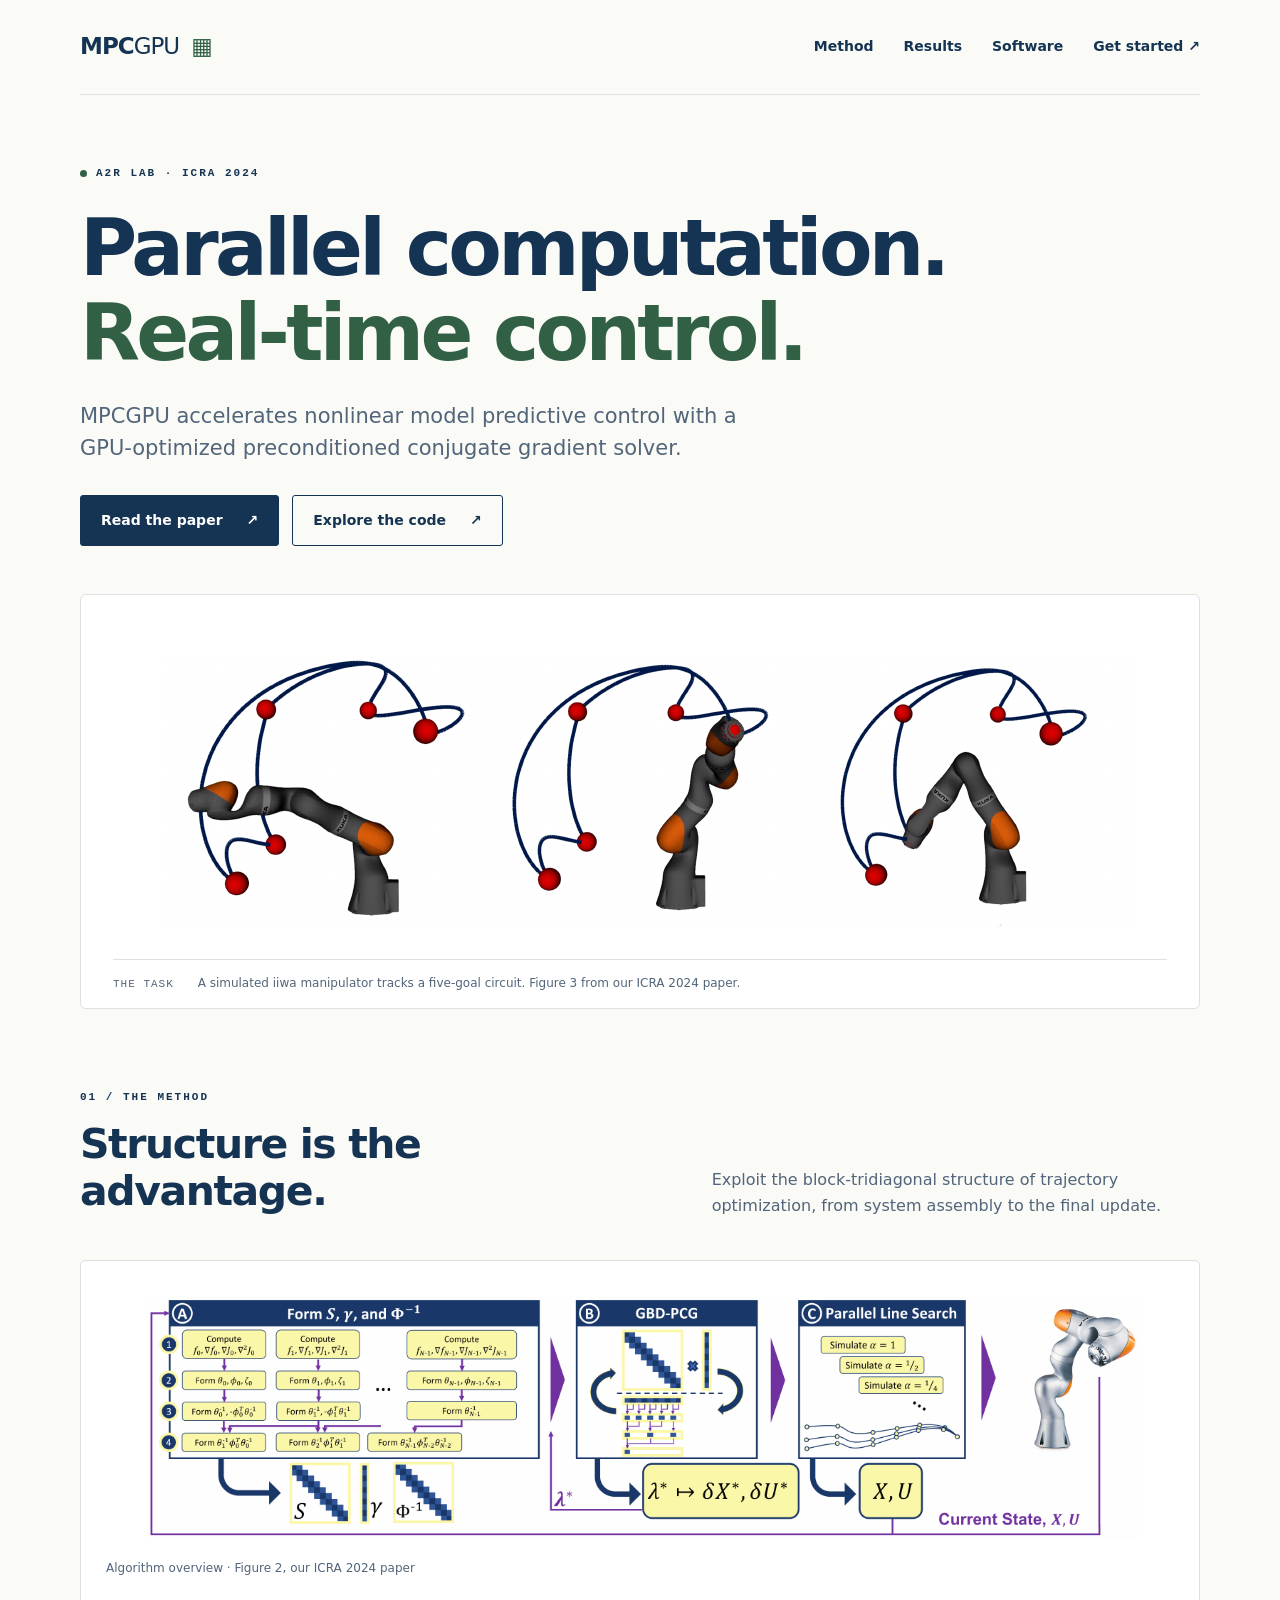
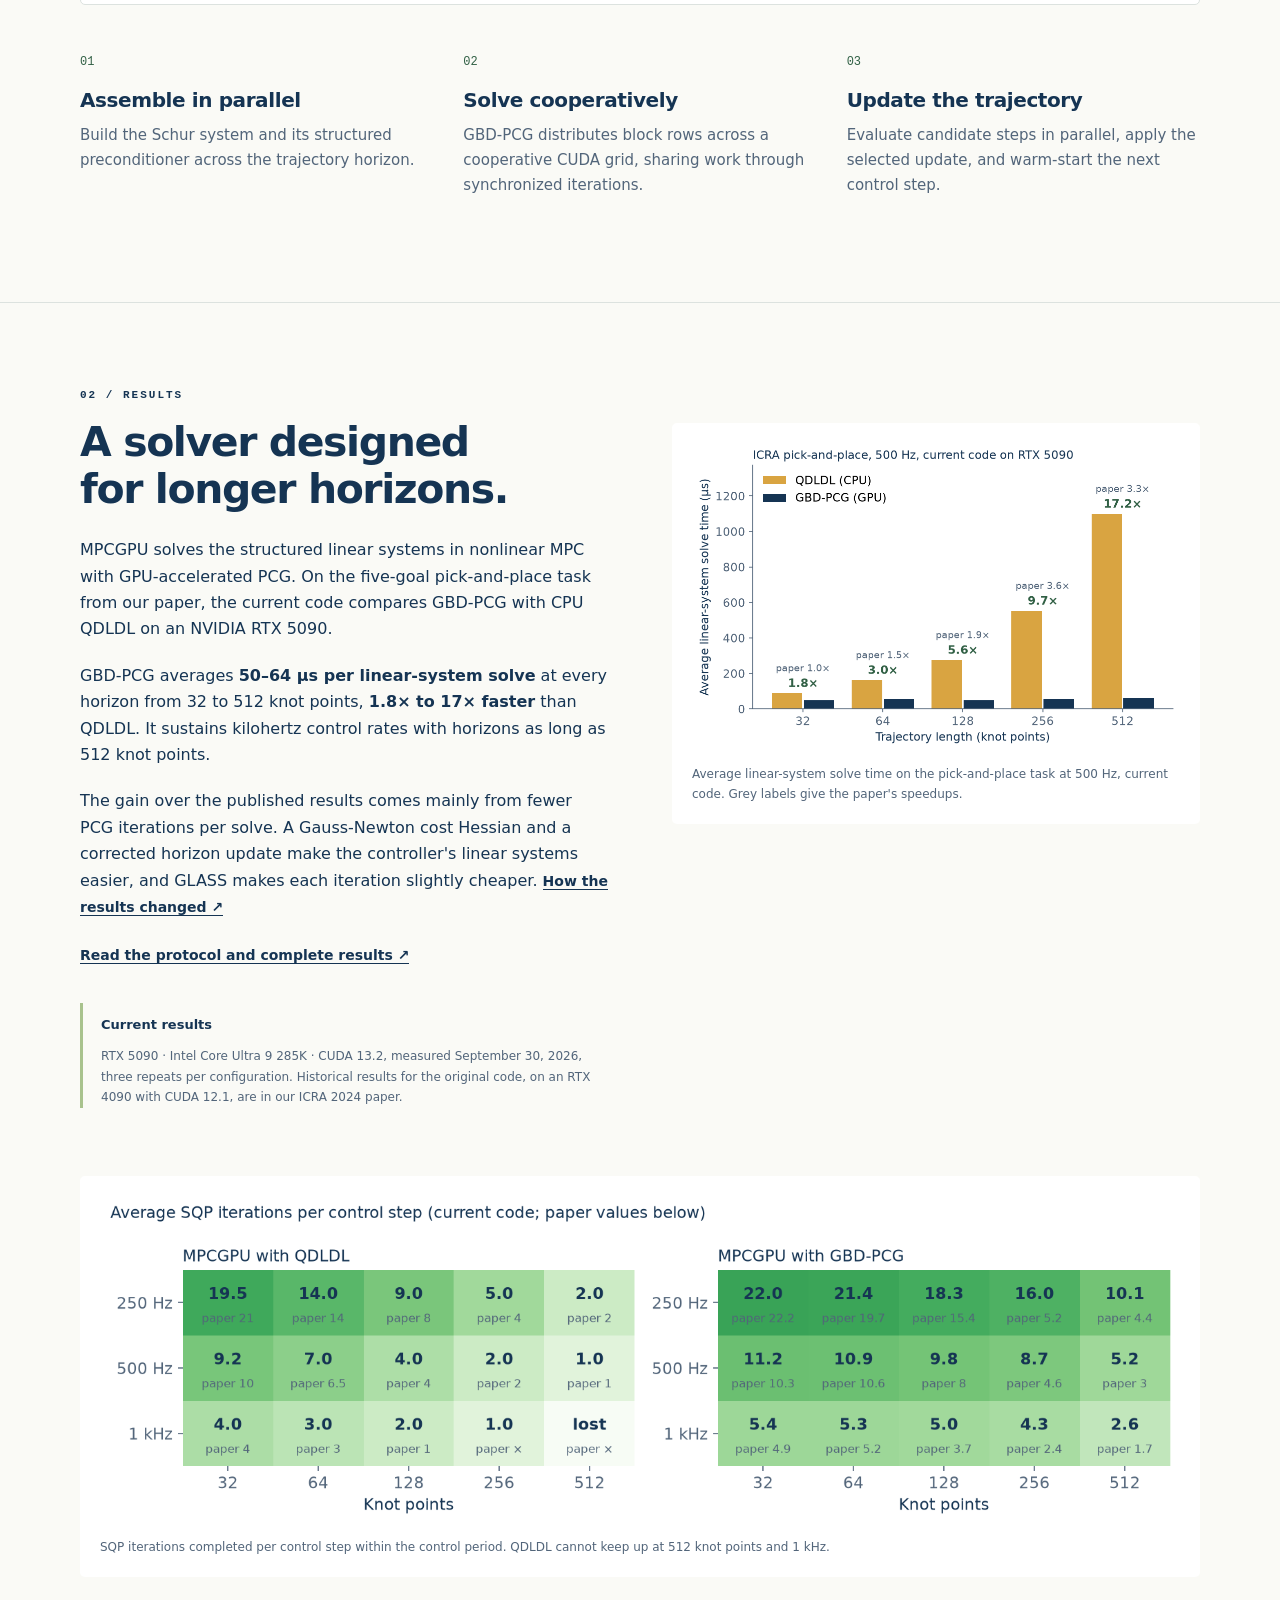
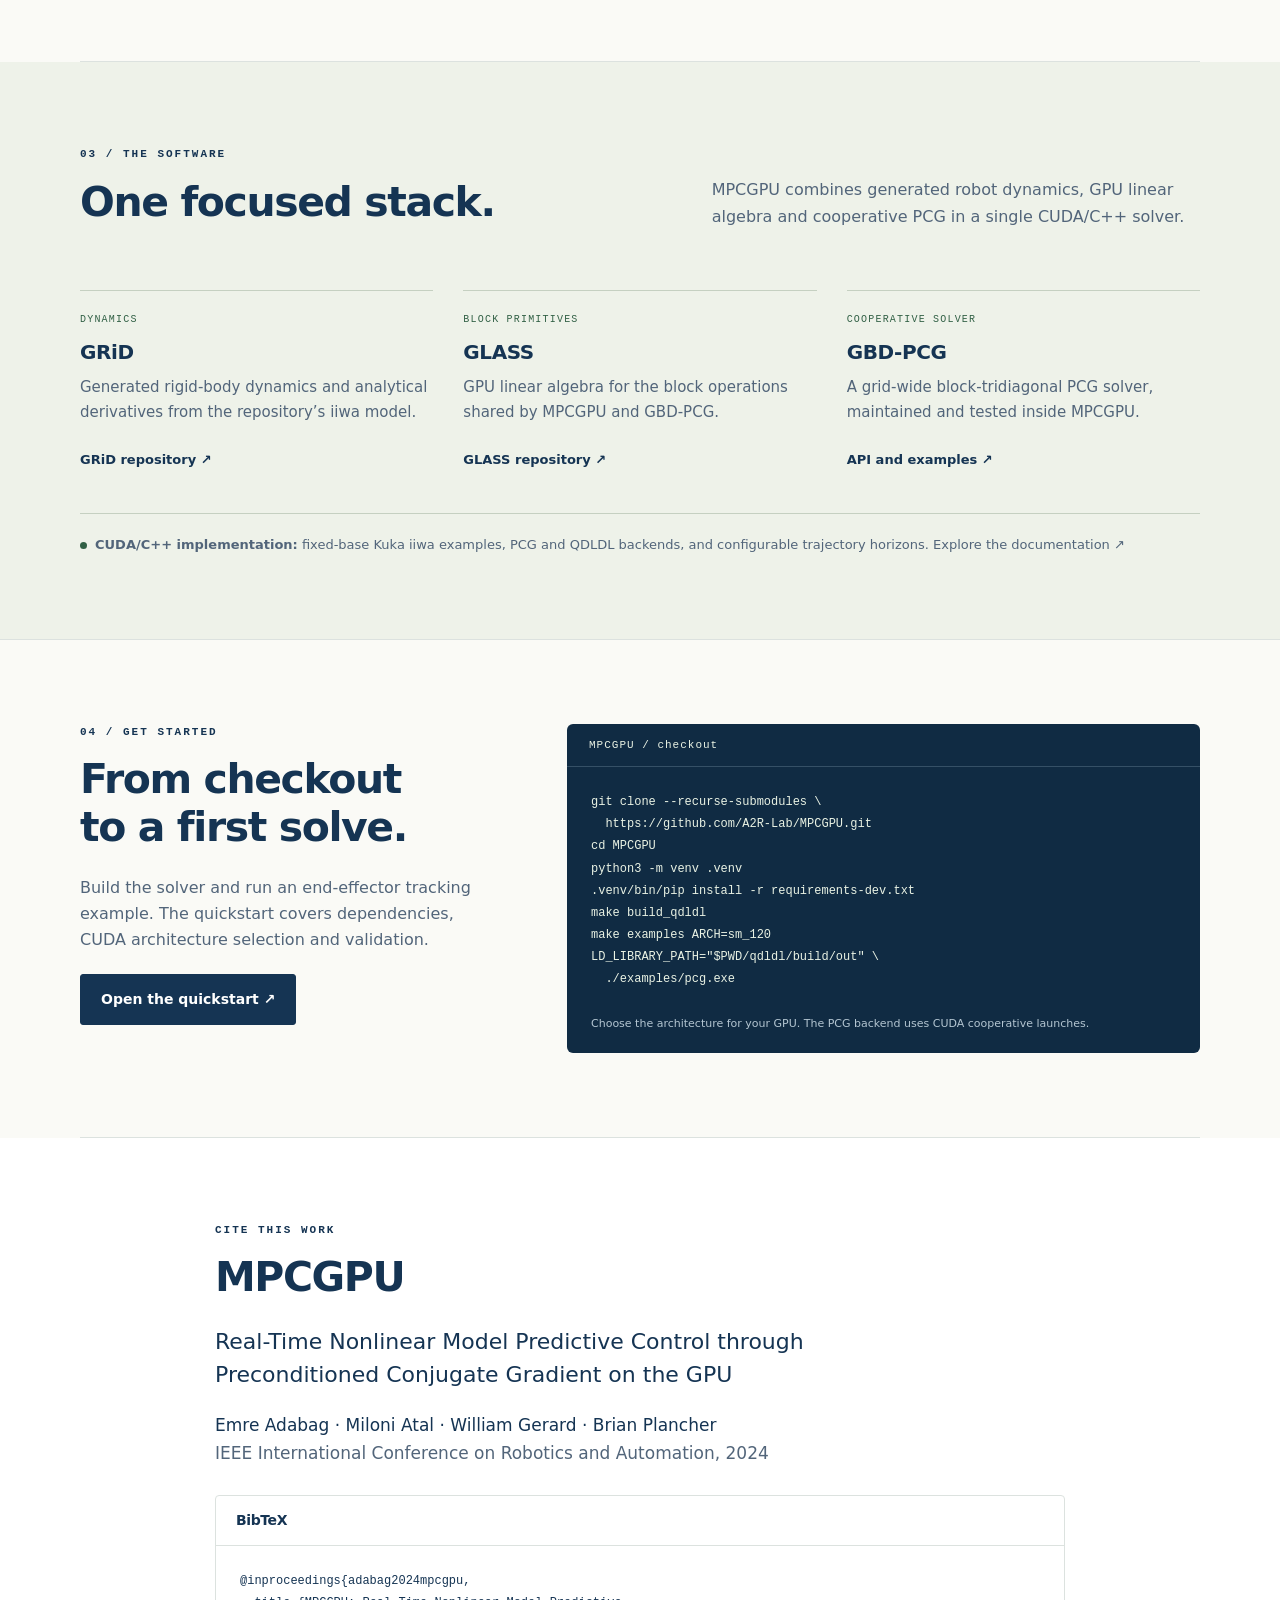
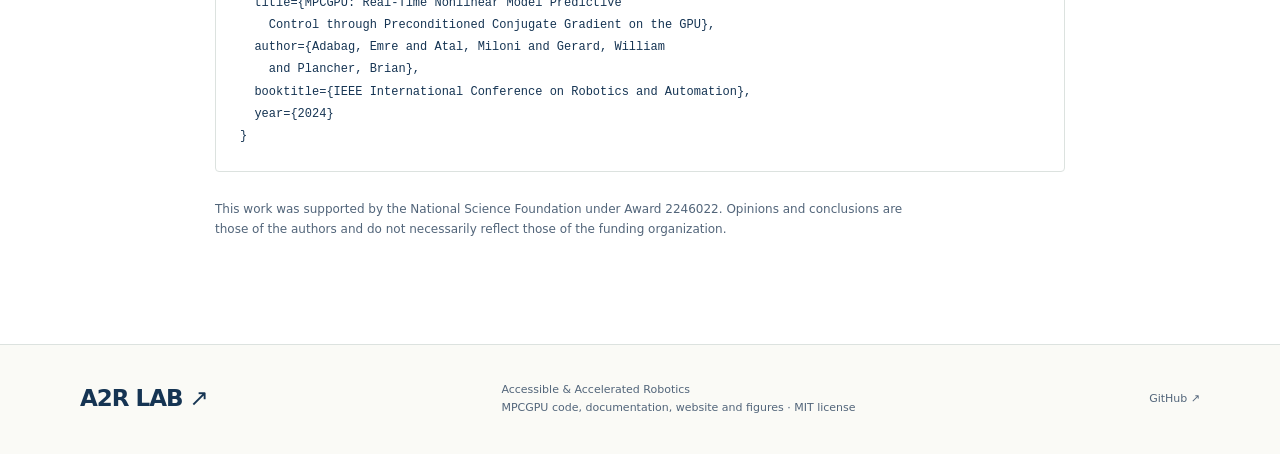
==== docs/index.html @ 063838dd "Serve the project page from docs/ for GitHub Pages (main /docs)" ====
<!doctype html>
<html lang="en">
<head>
  <meta charset="utf-8">
  <meta name="viewport" content="width=device-width, initial-scale=1">
  <meta name="description" content="MPCGPU: real-time nonlinear model predictive control through preconditioned conjugate gradient on the GPU. Research, software, and documentation from the A2R Lab.">
  <meta name="theme-color" content="#153453">
  <title>MPCGPU · Parallel computation. Real-time control.</title>
  <link rel="stylesheet" href="style.css">
</head>
<body>
<a class="skip" href="#main">Skip to content</a>
<header class="nav wrap">
  <a class="brand" href="#">MPC<span>GPU</span><span class="brand-mark" aria-hidden="true">▦</span></a>
  <nav aria-label="Main navigation"><a href="#method">Method</a><a href="#results">Results</a><a href="#software">Software</a><a href="#start">Get started <span aria-hidden="true">↗</span></a></nav>
</header>
<main id="main">
  <section class="hero wrap">
    <div class="eyebrow"><span class="dot"></span> A2R LAB · ICRA 2024</div>
    <h1>Parallel computation.<br><em>Real-time control.</em></h1>
    <p class="lede">MPCGPU accelerates nonlinear model predictive control with a GPU-optimized preconditioned conjugate gradient solver.</p>
    <div class="actions"><a class="button primary" href="https://arxiv.org/abs/2309.08079">Read the paper <span aria-hidden="true">↗</span></a><a class="button" href="https://github.com/A2R-Lab/MPCGPU">Explore the code <span aria-hidden="true">↗</span></a></div>
    <figure class="hero-figure"><img src="assets/pick-place.png" width="1000" height="330" alt="Three snapshots of a simulated Kuka iiwa arm moving through a five-goal pick-and-place circuit."><figcaption><span>THE TASK</span> A simulated iiwa manipulator tracks a five-goal circuit. Figure 3 from our ICRA 2024 paper.</figcaption></figure>
  </section>
  <section class="method section" id="method"><div class="wrap">
    <div class="section-heading"><div><div class="eyebrow">01 / THE METHOD</div><h2>Structure is the advantage.</h2></div><p>Exploit the block-tridiagonal structure of trajectory optimization, from system assembly to the final update.</p></div>
    <figure class="architecture"><img src="assets/architecture.png" width="1500" height="365" loading="lazy" alt="MPCGPU forms the Schur system in parallel, solves it with GBD-PCG, then uses a parallel line search to update the robot trajectory."><figcaption>Algorithm overview · Figure 2, our ICRA 2024 paper</figcaption></figure>
    <div class="steps"><article><span>01</span><h3>Assemble in parallel</h3><p>Build the Schur system and its structured preconditioner across the trajectory horizon.</p></article><article><span>02</span><h3>Solve cooperatively</h3><p>GBD-PCG distributes block rows across a cooperative CUDA grid, sharing work through synchronized iterations.</p></article><article><span>03</span><h3>Update the trajectory</h3><p>Evaluate candidate steps in parallel, apply the selected update, and warm-start the next control step.</p></article></div>
  </div></section>
  <section class="section wrap" id="results">
    <div class="eyebrow">02 / RESULTS</div>
    <div class="research-grid"><div><h2>A solver designed<br>for longer horizons.</h2><p>MPCGPU solves the structured linear systems in nonlinear MPC with GPU-accelerated PCG. On the five-goal pick-and-place task from our paper, the current code compares GBD-PCG with CPU QDLDL on an NVIDIA RTX 5090.</p><p>GBD-PCG averages <strong>50–64 µs per linear-system solve</strong> at every horizon from 32 to 512 knot points, <strong>1.8× to 17× faster</strong> than QDLDL. It sustains kilohertz control rates with horizons as long as 512 knot points.</p><p>The gain over the published results comes mainly from fewer PCG iterations per solve. A Gauss-Newton cost Hessian and a corrected horizon update make the controller's linear systems easier, and GLASS makes each iteration slightly cheaper. <a class="text-link" href="https://github.com/A2R-Lab/MPCGPU/blob/main/docs/speedup-attribution.md">How the results changed ↗</a></p><a class="text-link" href="https://github.com/A2R-Lab/MPCGPU/blob/main/docs/icra-replication.md">Read the protocol and complete results ↗</a><aside class="evidence"><strong>Current results</strong><p>RTX 5090 · Intel Core Ultra 9 285K · CUDA 13.2, measured September 30, 2026, three repeats per configuration. Historical results for the original code, on an RTX 4090 with CUDA 12.1, are in <a href="https://arxiv.org/abs/2309.08079">our ICRA 2024 paper</a>.</p></aside></div><figure><img src="assets/current-linsys-time.png" width="972" height="613" loading="lazy" alt="Current average linear-system solve times for CPU QDLDL and GPU GBD-PCG from 32 to 512 knot points; GBD-PCG stays between 50 and 64 microseconds while QDLDL grows to 1100 microseconds."><figcaption>Average linear-system solve time on the pick-and-place task at 500 Hz, current code. Grey labels give the paper's speedups.</figcaption></figure></div>
    <figure class="wide-figure"><img src="assets/current-sqp-iterations.png" width="1564" height="475" loading="lazy" alt="Average SQP iterations per control step at 250 Hz, 500 Hz and 1 kHz for QDLDL and GBD-PCG across horizons, with the paper's values beneath each cell."><figcaption>SQP iterations completed per control step within the control period. QDLDL cannot keep up at 512 knot points and 1 kHz.</figcaption></figure>
  </section>
  <section class="software section" id="software"><div class="wrap">
    <div class="section-heading"><div><div class="eyebrow">03 / THE SOFTWARE</div><h2>One focused stack.</h2></div><p>MPCGPU combines generated robot dynamics, GPU linear algebra and cooperative PCG in a single CUDA/C++ solver.</p></div>
    <div class="stack"><article><div class="tag">DYNAMICS</div><h3>GRiD</h3><p>Generated rigid-body dynamics and analytical derivatives from the repository’s iiwa model.</p><a href="https://github.com/A2R-Lab/GRiD">GRiD repository ↗</a></article><article><div class="tag">BLOCK PRIMITIVES</div><h3>GLASS</h3><p>GPU linear algebra for the block operations shared by MPCGPU and GBD-PCG.</p><a href="https://github.com/A2R-Lab/GLASS">GLASS repository ↗</a></article><article><div class="tag">COOPERATIVE SOLVER</div><h3>GBD-PCG</h3><p>A grid-wide block-tridiagonal PCG solver, maintained and tested inside MPCGPU.</p><a href="https://github.com/A2R-Lab/MPCGPU/tree/main/GBD-PCG">API and examples ↗</a></article></div>
    <p class="status"><span class="dot"></span><strong>CUDA/C++ implementation:</strong> fixed-base Kuka iiwa examples, PCG and QDLDL backends, and configurable trajectory horizons. <a href="https://github.com/A2R-Lab/MPCGPU/blob/main/docs/README.md">Explore the documentation ↗</a></p>
  </div></section>
  <section class="section wrap" id="start"><div class="start-grid"><div><div class="eyebrow">04 / GET STARTED</div><h2>From checkout<br>to a first solve.</h2><p>Build the solver and run an end-effector tracking example. The quickstart covers dependencies, CUDA architecture selection and validation.</p><a class="button primary" href="https://github.com/A2R-Lab/MPCGPU/blob/main/README.md">Open the quickstart ↗</a></div><div class="code-panel"><div class="code-title">MPCGPU / checkout</div><pre><code>git clone --recurse-submodules \
  https://github.com/A2R-Lab/MPCGPU.git
cd MPCGPU
python3 -m venv .venv
.venv/bin/pip install -r requirements-dev.txt
make build_qdldl
make examples ARCH=sm_120
LD_LIBRARY_PATH="$PWD/qdldl/build/out" \
  ./examples/pcg.exe</code></pre><p>Choose the architecture for your GPU. The PCG backend uses CUDA cooperative launches.</p></div></div></section>
  <section class="citation section"><div class="wrap"><div class="eyebrow">CITE THIS WORK</div><h2>MPCGPU</h2><p class="paper-title">Real-Time Nonlinear Model Predictive Control through Preconditioned Conjugate Gradient on the GPU</p><p>Emre Adabag · Miloni Atal · William Gerard · Brian Plancher<br><span class="muted">IEEE International Conference on Robotics and Automation, 2024</span></p><div class="bibtex" aria-labelledby="bibtex-title"><h3 id="bibtex-title">BibTeX</h3><pre id="bibtex"><code>@inproceedings{adabag2024mpcgpu,
  title={MPCGPU: Real-Time Nonlinear Model Predictive
    Control through Preconditioned Conjugate Gradient on the GPU},
  author={Adabag, Emre and Atal, Miloni and Gerard, William
    and Plancher, Brian},
  booktitle={IEEE International Conference on Robotics and Automation},
  year={2024}
}</code></pre></div><p class="funding">This work was supported by the National Science Foundation under Award 2246022. Opinions and conclusions are those of the authors and do not necessarily reflect those of the funding organization.</p></div></section>
</main>
<footer class="wrap"><a class="brand" href="https://a2r-lab.org/">A2R LAB <span aria-hidden="true">↗</span></a><p>Accessible &amp; Accelerated Robotics<br>MPCGPU code, documentation, website and figures · <a href="https://github.com/A2R-Lab/MPCGPU/blob/main/LICENSE">MIT license</a></p><a href="https://github.com/A2R-Lab/MPCGPU">GitHub ↗</a></footer>
</body>
</html>
---- docs/style.css ----
:root{--ink:#153453;--muted:#52657a;--paper:#fafaf6;--green:#d8edbd;--line:#dce2df;--accent:#316045}*{box-sizing:border-box}html{scroll-behavior:smooth;scroll-padding-top:2rem}body{margin:0;background:var(--paper);color:var(--ink);font:17px/1.65 system-ui,-apple-system,BlinkMacSystemFont,"Segoe UI",sans-serif}a{color:inherit;text-decoration:none}a:hover{text-decoration:underline;text-underline-offset:.25em}a:focus-visible{outline:3px solid #7f58a4;outline-offset:5px}.wrap{width:min(1120px,calc(100% - 64px));margin-inline:auto}.nav{display:flex;justify-content:space-between;align-items:center;padding-block:28px;border-bottom:1px solid var(--line)}.brand{font-size:23px;font-weight:800;letter-spacing:-1px}.brand span:not(.brand-mark){font-weight:400}.brand-mark{margin-left:12px;color:var(--accent)}nav{display:flex;gap:30px;font-size:14px;font-weight:600}.hero{padding-top:70px}.eyebrow{font:600 11px/1.5 ui-monospace,monospace;letter-spacing:2px;display:flex;align-items:center;gap:9px}.dot{display:inline-block;width:7px;height:7px;border-radius:50%;background:var(--accent);flex-shrink:0}h1{font-size:clamp(42px,6.2vw,78px);line-height:1.08;letter-spacing:-3.7px;font-weight:600;margin:25px 0}h1 em{font-style:normal;color:var(--accent)}.lede{font-size:21px;line-height:1.55;max-width:680px;color:var(--muted)}.actions{display:flex;gap:13px;margin-top:30px}.button{display:inline-flex;align-items:center;justify-content:space-between;gap:24px;font-size:14px;font-weight:600;padding:13px 20px;border:1px solid var(--ink);border-radius:3px}.button.primary{background:var(--ink);color:white}.button:hover{background:var(--accent);color:white;text-decoration:none}.hero-figure{background:white;border:1px solid var(--line);border-radius:6px;margin:48px 0 0;padding:20px 32px 0}.hero-figure img{width:100%;height:auto;max-height:330px;object-fit:contain}.hero-figure figcaption{border-top:1px solid var(--line);padding:14px 0}.hero-figure figcaption span{font:11px ui-monospace,monospace;letter-spacing:1px;margin-right:20px}figure{margin:0}img{display:block;max-width:100%;height:auto}figcaption{font-size:12px;color:var(--muted);margin-top:14px}.section{padding-block:84px;border-bottom:1px solid var(--line)}h2{font-size:clamp(30px,3.2vw,43px);line-height:1.15;letter-spacing:-1.4px;font-weight:550;margin:16px 0 24px}h3{font-size:20px;line-height:1.3;letter-spacing:-.4px;margin:14px 0 10px}p{margin:0 0 20px}.section-heading{display:grid;grid-template-columns:1.15fr 1fr;gap:70px;align-items:end}.section-heading>p{color:var(--muted);font-size:16px}.method{padding-top:80px}.architecture{background:white;padding:25px;border:1px solid var(--line);border-radius:5px;margin-top:20px}.steps,.stack{display:grid;grid-template-columns:repeat(3,1fr);gap:30px;margin-top:40px}.steps article>span{font:12px ui-monospace,monospace;color:var(--accent)}.steps p,.stack p{font-size:15px;color:var(--muted)}.research-grid{display:grid;grid-template-columns:1fr 1fr;gap:64px;align-items:start}.research-grid figure{background:white;padding:20px;border-radius:5px;margin-top:20px}.research-grid p{font-size:16px}.text-link{font-size:14px;font-weight:650;border-bottom:1px solid var(--ink)}.evidence{border-left:3px solid #a8c28d;padding:6px 0 0 18px;margin-top:35px}.evidence strong{font-size:13px}.evidence p{font-size:12px;line-height:1.7;color:var(--muted);margin-top:9px}.software{background:#eef2e9}.tag{font:10px ui-monospace,monospace;letter-spacing:1.2px;color:var(--accent)}.stack article{border-top:1px solid #c5d0c1;padding-top:23px}.stack a{font-size:13px;font-weight:650}.status{margin:40px 0 0;padding:20px 0 0;border-top:1px solid #c5d0c1;font-size:13px;color:var(--muted)}.status .dot{margin-right:8px}.start-grid{display:grid;grid-template-columns:.8fr 1.2fr;gap:65px}.start-grid p{font-size:16px;color:var(--muted)}.code-panel{background:#102b43;color:#e9f2e4;border-radius:6px;overflow:hidden}.code-title{padding:15px 22px;border-bottom:1px solid #355066;font:11px ui-monospace,monospace;letter-spacing:1px}pre{margin:0;padding:24px;overflow-x:auto;max-width:100%;font:12px/1.85 ui-monospace,SFMono-Regular,Consolas,monospace}.code-panel>p{font-size:11px;padding:0 24px 20px;color:#b3c5d1;margin:0}.citation{background:white}.citation .wrap{max-width:850px}.paper-title{font-size:22px;line-height:1.5;max-width:740px}.muted{color:var(--muted)}.bibtex{border:1px solid var(--line);border-radius:4px;margin-top:28px;min-width:0}.bibtex h3{padding:15px 20px;margin:0;border-bottom:1px solid var(--line);font-size:14px}.bibtex pre{white-space:pre-wrap;overflow-wrap:anywhere}.funding{font-size:12px;color:var(--muted);margin-top:28px;max-width:700px}footer{display:flex;justify-content:space-between;align-items:center;gap:30px;padding-block:35px}footer p,footer>a:last-child{font-size:11px;margin:0;color:var(--muted)}.skip{position:absolute;top:-80px;left:20px;background:white;padding:12px;z-index:10}.skip:focus{top:10px}@media(max-width:720px){.wrap{width:calc(100% - 36px)}.nav{padding-block:20px}.brand{font-size:21px}nav{gap:13px;font-size:11px}nav a:first-child{display:none}.hero{padding-top:44px}h1{letter-spacing:-2px}.lede{font-size:18px}.hero-figure{padding:12px 12px 0;margin-top:32px}.hero-figure figcaption span{display:block;margin-bottom:5px}.section{padding-block:52px}.section-heading,.research-grid,.start-grid{grid-template-columns:1fr;gap:20px}.steps,.stack{grid-template-columns:1fr;gap:16px;margin-top:25px}.steps article{padding-bottom:10px;border-bottom:1px solid var(--line)}.architecture{padding:12px}.architecture img{min-width:550px}.architecture{overflow-x:auto}.research-grid figure{margin-top:0}.actions{gap:10px}.button{font-size:12px;gap:14px;padding:12px 14px}.paper-title{font-size:19px}footer{align-items:start;flex-wrap:wrap}footer p{order:3;width:100%}}@media(prefers-reduced-motion:reduce){html{scroll-behavior:auto}}
.wide-figure{background:white;padding:20px;border-radius:5px;margin-top:48px}@media(max-width:720px){.wide-figure{padding:12px;overflow-x:auto}.wide-figure img{min-width:620px}}
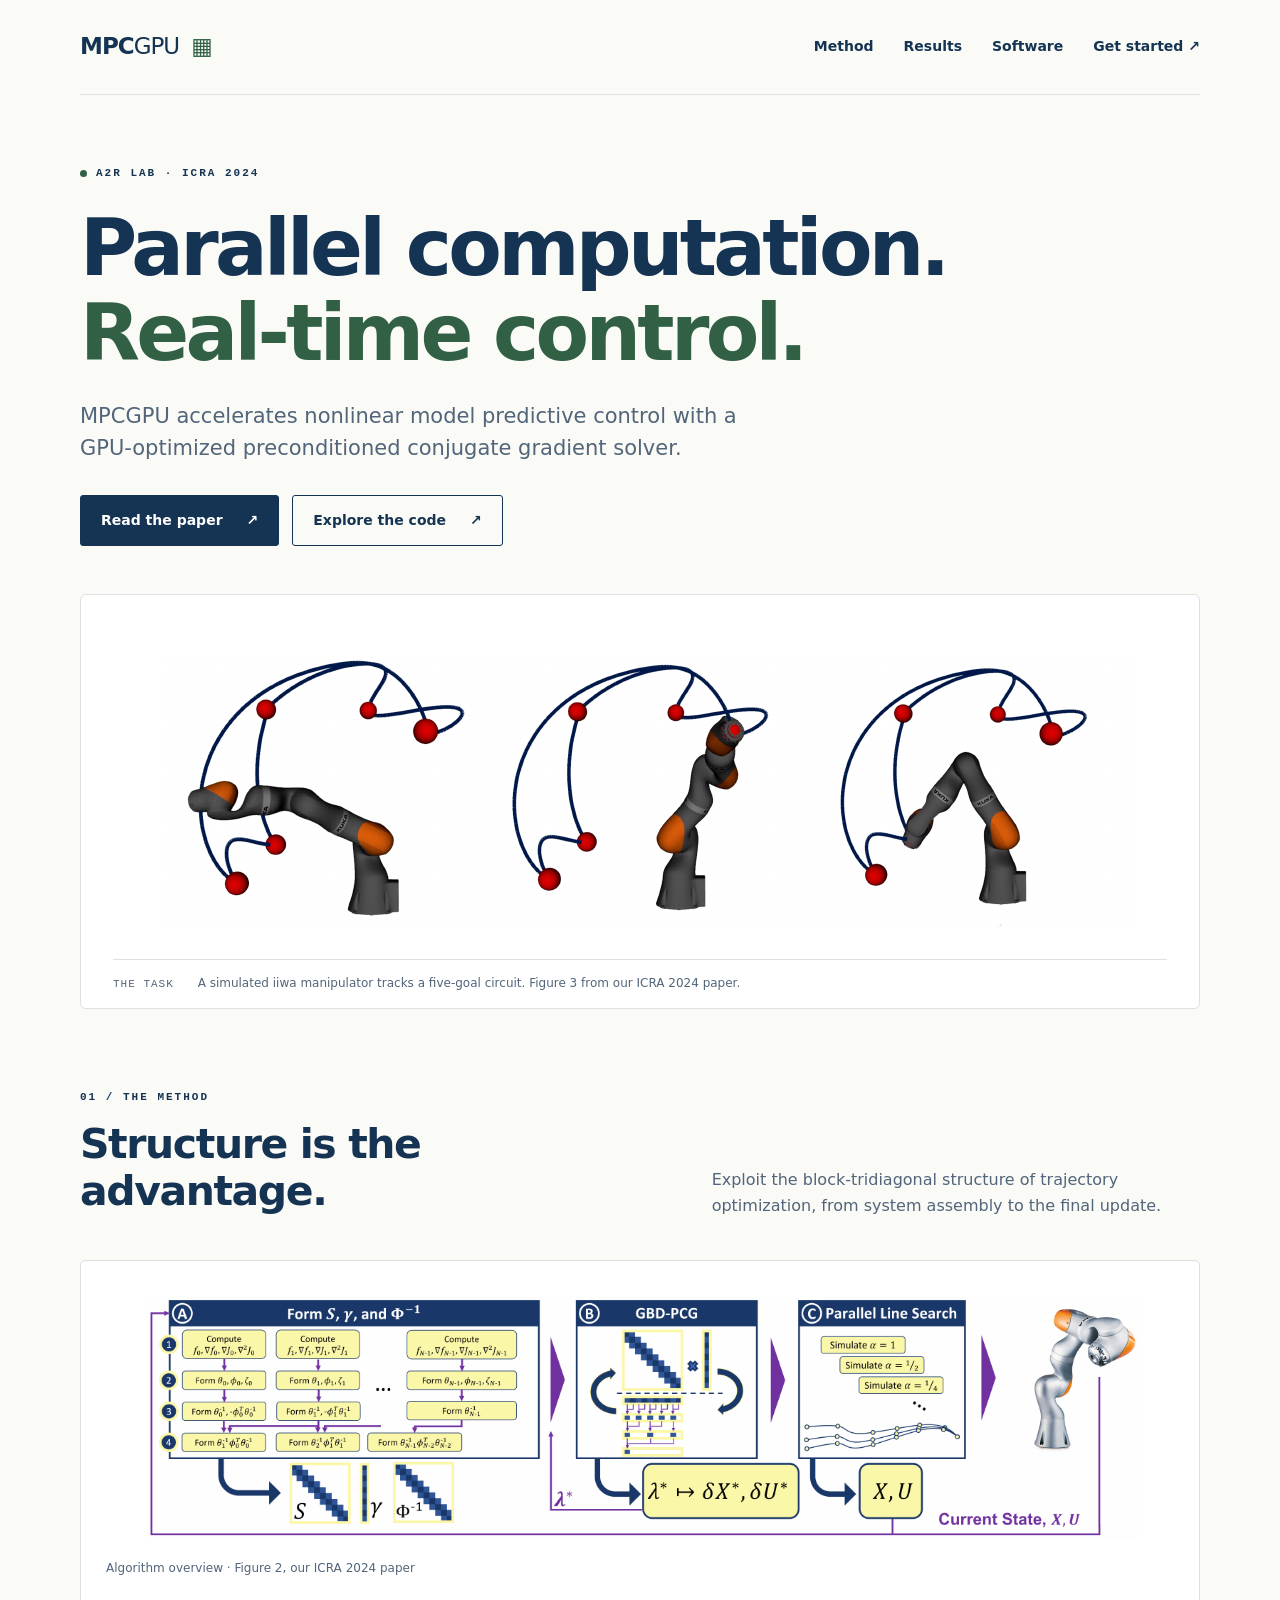
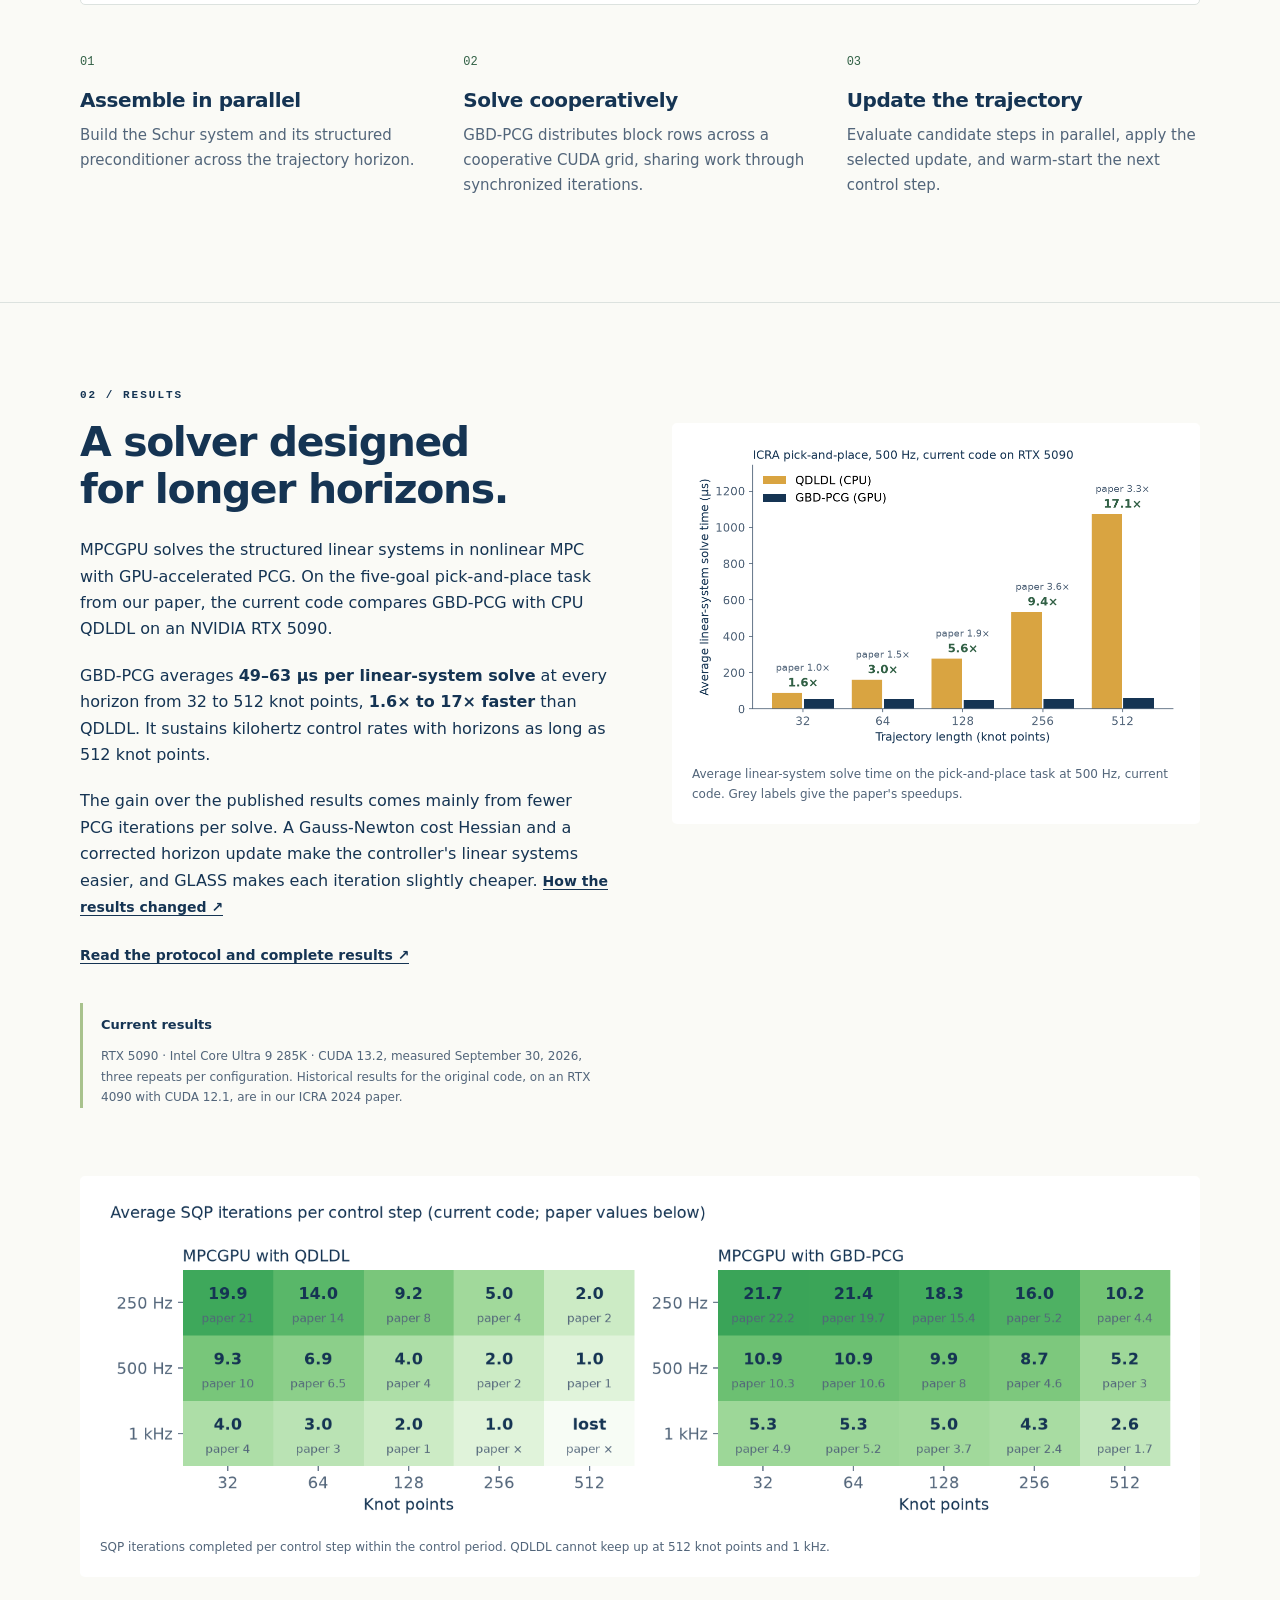
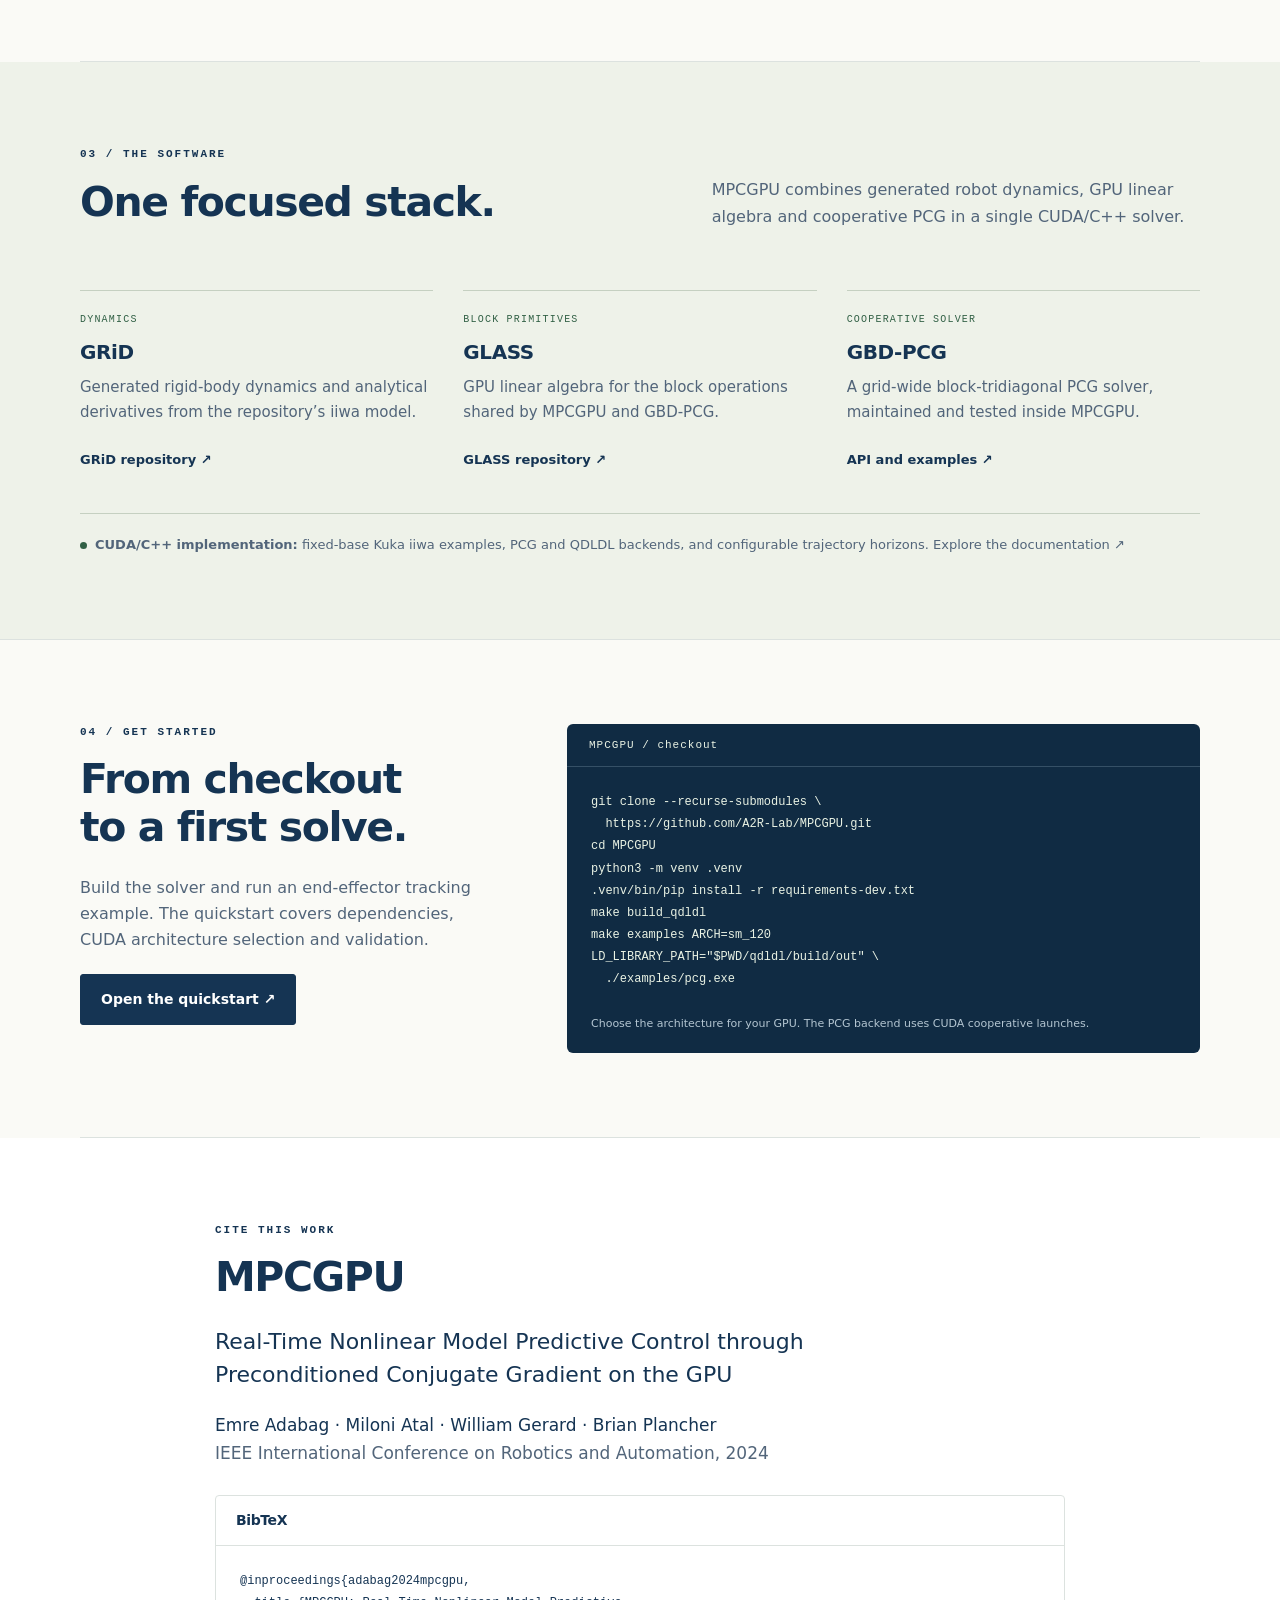
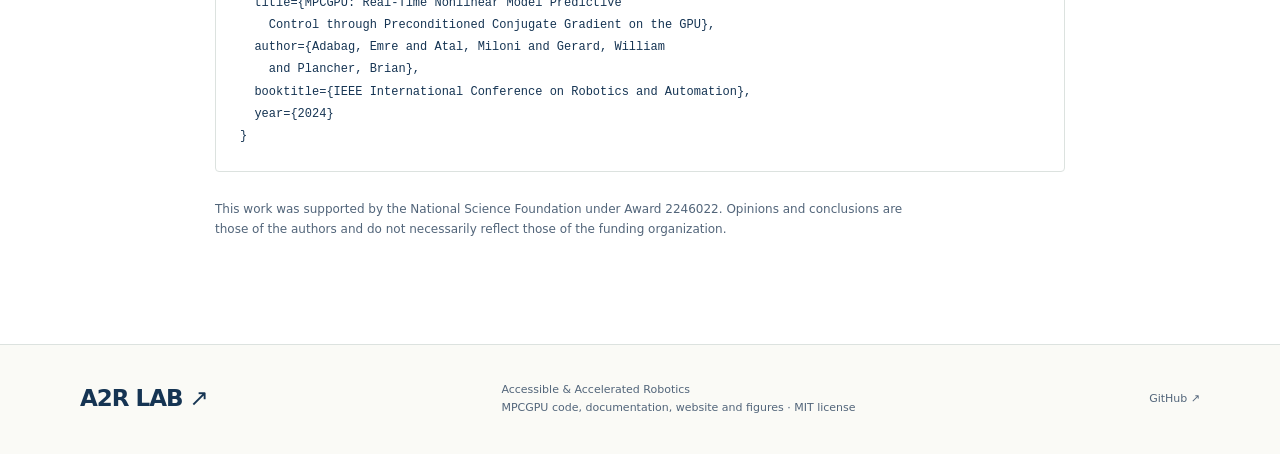
==== commit d5f80543: "Timing refresh from the October 1 evening window (main 3566358): tables, plots, site text; tools/icr" ====
--- a/docs/index.html
+++ b/docs/index.html
@@ -29,7 +29,7 @@
   </div></section>
   <section class="section wrap" id="results">
     <div class="eyebrow">02 / RESULTS</div>
-    <div class="research-grid"><div><h2>A solver designed<br>for longer horizons.</h2><p>MPCGPU solves the structured linear systems in nonlinear MPC with GPU-accelerated PCG. On the five-goal pick-and-place task from our paper, the current code compares GBD-PCG with CPU QDLDL on an NVIDIA RTX 5090.</p><p>GBD-PCG averages <strong>50–64 µs per linear-system solve</strong> at every horizon from 32 to 512 knot points, <strong>1.8× to 17× faster</strong> than QDLDL. It sustains kilohertz control rates with horizons as long as 512 knot points.</p><p>The gain over the published results comes mainly from fewer PCG iterations per solve. A Gauss-Newton cost Hessian and a corrected horizon update make the controller's linear systems easier, and GLASS makes each iteration slightly cheaper. <a class="text-link" href="https://github.com/A2R-Lab/MPCGPU/blob/main/docs/speedup-attribution.md">How the results changed ↗</a></p><a class="text-link" href="https://github.com/A2R-Lab/MPCGPU/blob/main/docs/icra-replication.md">Read the protocol and complete results ↗</a><aside class="evidence"><strong>Current results</strong><p>RTX 5090 · Intel Core Ultra 9 285K · CUDA 13.2, measured September 30, 2026, three repeats per configuration. Historical results for the original code, on an RTX 4090 with CUDA 12.1, are in <a href="https://arxiv.org/abs/2309.08079">our ICRA 2024 paper</a>.</p></aside></div><figure><img src="assets/current-linsys-time.png" width="972" height="613" loading="lazy" alt="Current average linear-system solve times for CPU QDLDL and GPU GBD-PCG from 32 to 512 knot points; GBD-PCG stays between 50 and 64 microseconds while QDLDL grows to 1100 microseconds."><figcaption>Average linear-system solve time on the pick-and-place task at 500 Hz, current code. Grey labels give the paper's speedups.</figcaption></figure></div>
+    <div class="research-grid"><div><h2>A solver designed<br>for longer horizons.</h2><p>MPCGPU solves the structured linear systems in nonlinear MPC with GPU-accelerated PCG. On the five-goal pick-and-place task from our paper, the current code compares GBD-PCG with CPU QDLDL on an NVIDIA RTX 5090.</p><p>GBD-PCG averages <strong>49–63 µs per linear-system solve</strong> at every horizon from 32 to 512 knot points, <strong>1.6× to 17× faster</strong> than QDLDL. It sustains kilohertz control rates with horizons as long as 512 knot points.</p><p>The gain over the published results comes mainly from fewer PCG iterations per solve. A Gauss-Newton cost Hessian and a corrected horizon update make the controller's linear systems easier, and GLASS makes each iteration slightly cheaper. <a class="text-link" href="https://github.com/A2R-Lab/MPCGPU/blob/main/docs/speedup-attribution.md">How the results changed ↗</a></p><a class="text-link" href="https://github.com/A2R-Lab/MPCGPU/blob/main/docs/icra-replication.md">Read the protocol and complete results ↗</a><aside class="evidence"><strong>Current results</strong><p>RTX 5090 · Intel Core Ultra 9 285K · CUDA 13.2, measured September 30, 2026, three repeats per configuration. Historical results for the original code, on an RTX 4090 with CUDA 12.1, are in <a href="https://arxiv.org/abs/2309.08079">our ICRA 2024 paper</a>.</p></aside></div><figure><img src="assets/current-linsys-time.png" width="972" height="613" loading="lazy" alt="Current average linear-system solve times for CPU QDLDL and GPU GBD-PCG from 32 to 512 knot points; GBD-PCG stays between 50 and 64 microseconds while QDLDL grows to 1100 microseconds."><figcaption>Average linear-system solve time on the pick-and-place task at 500 Hz, current code. Grey labels give the paper's speedups.</figcaption></figure></div>
     <figure class="wide-figure"><img src="assets/current-sqp-iterations.png" width="1564" height="475" loading="lazy" alt="Average SQP iterations per control step at 250 Hz, 500 Hz and 1 kHz for QDLDL and GBD-PCG across horizons, with the paper's values beneath each cell."><figcaption>SQP iterations completed per control step within the control period. QDLDL cannot keep up at 512 knot points and 1 kHz.</figcaption></figure>
   </section>
   <section class="software section" id="software"><div class="wrap">
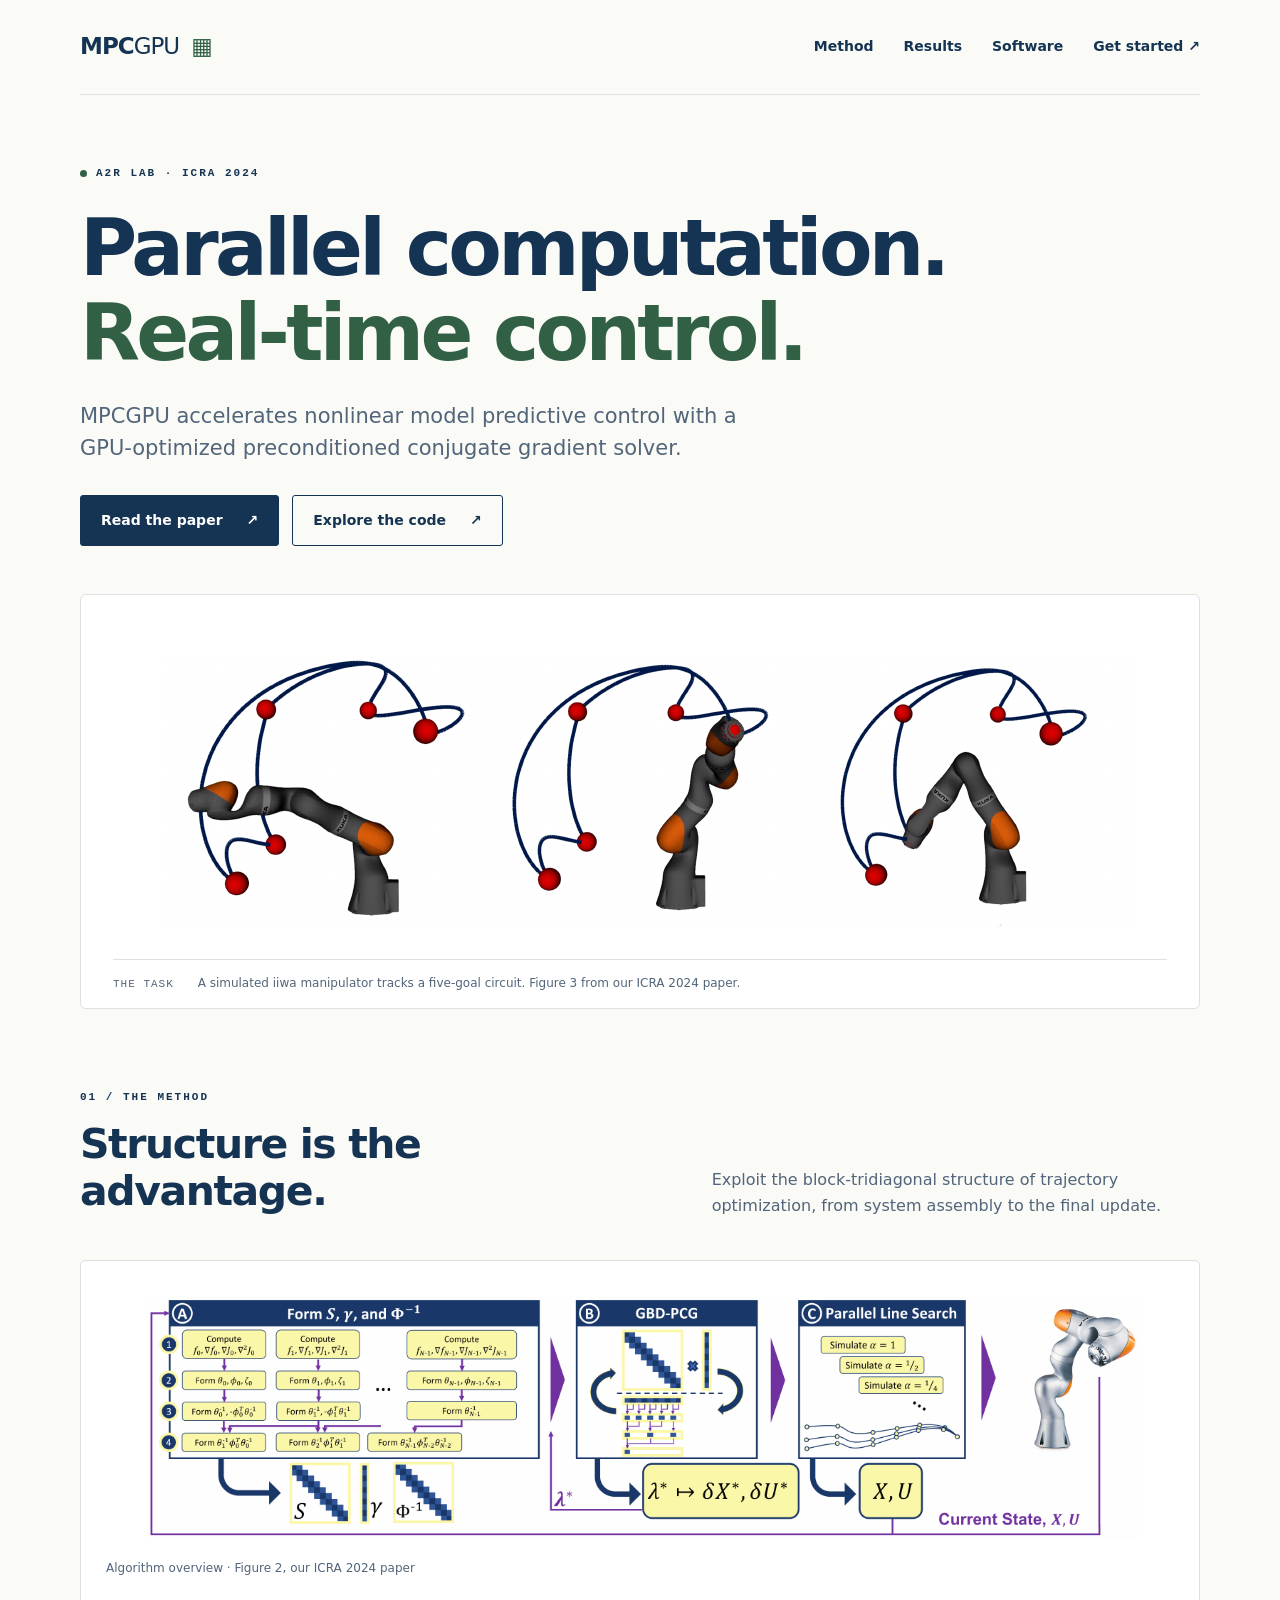
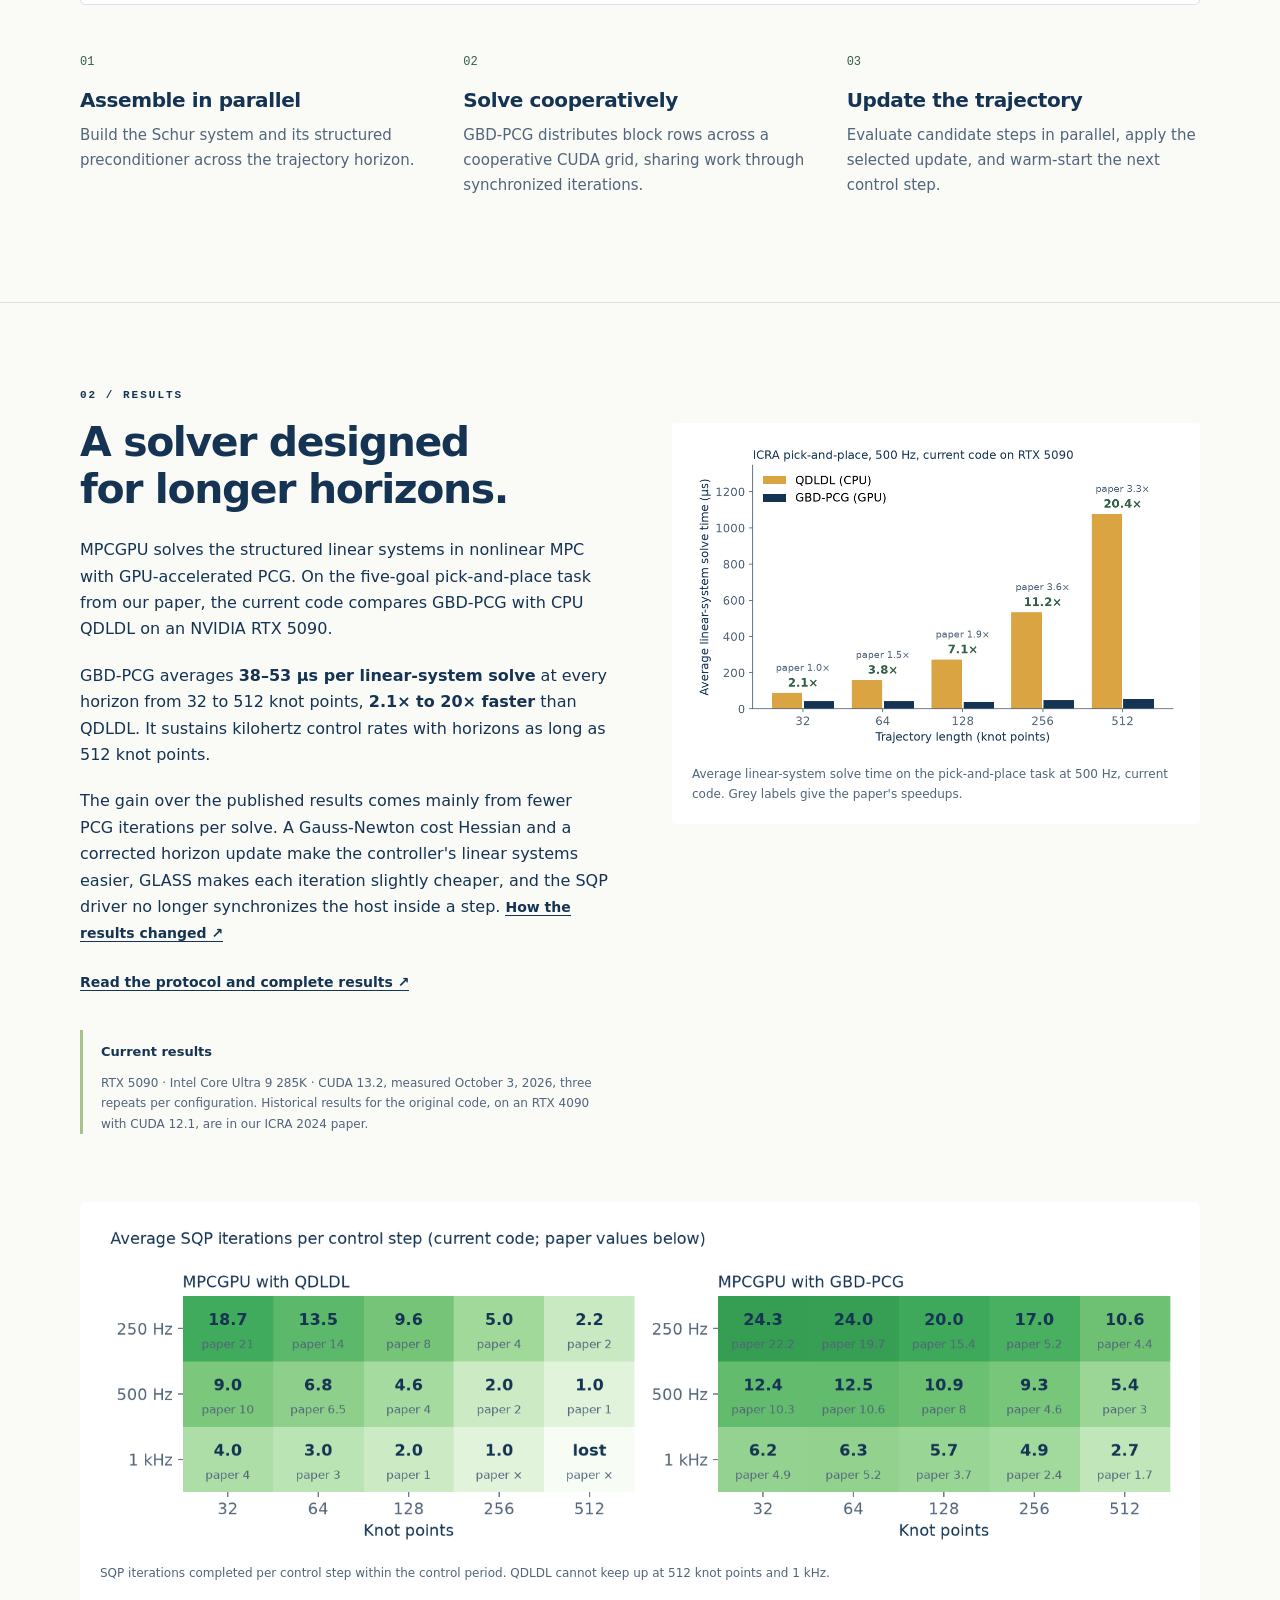
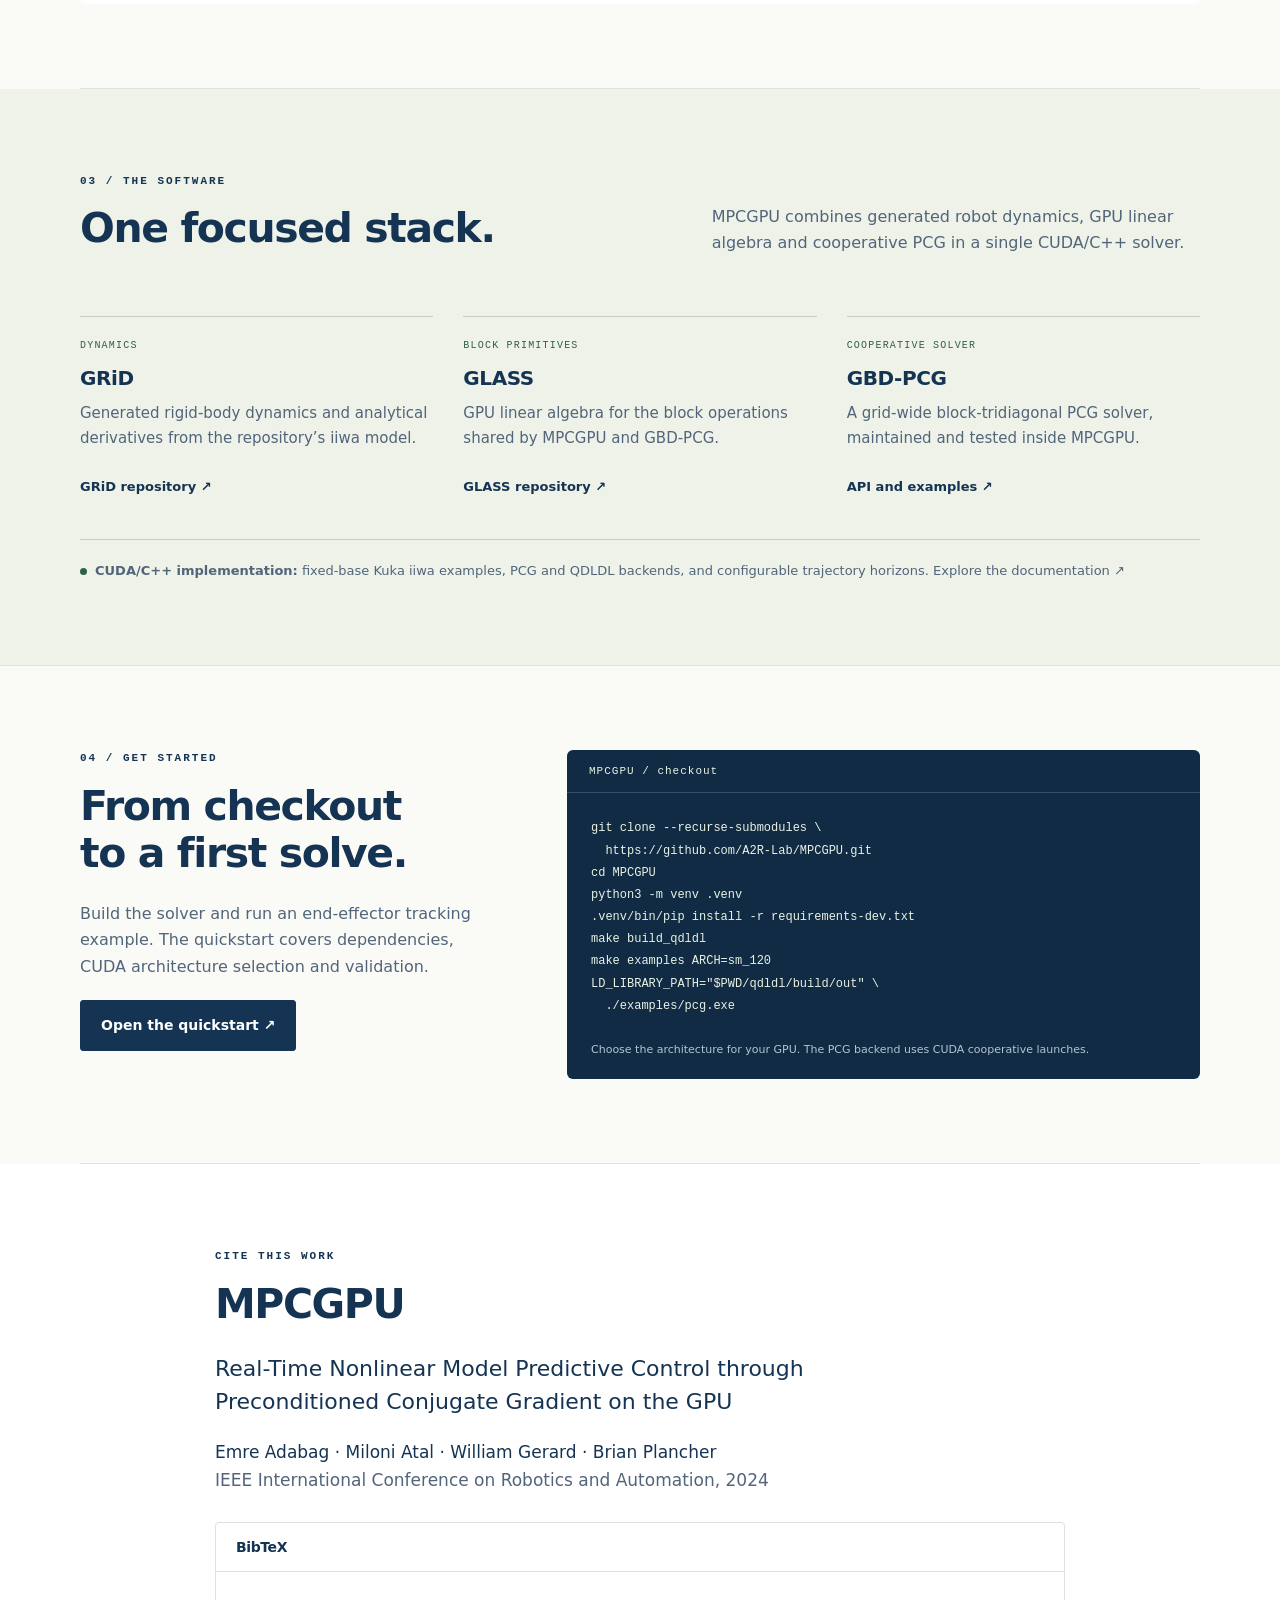
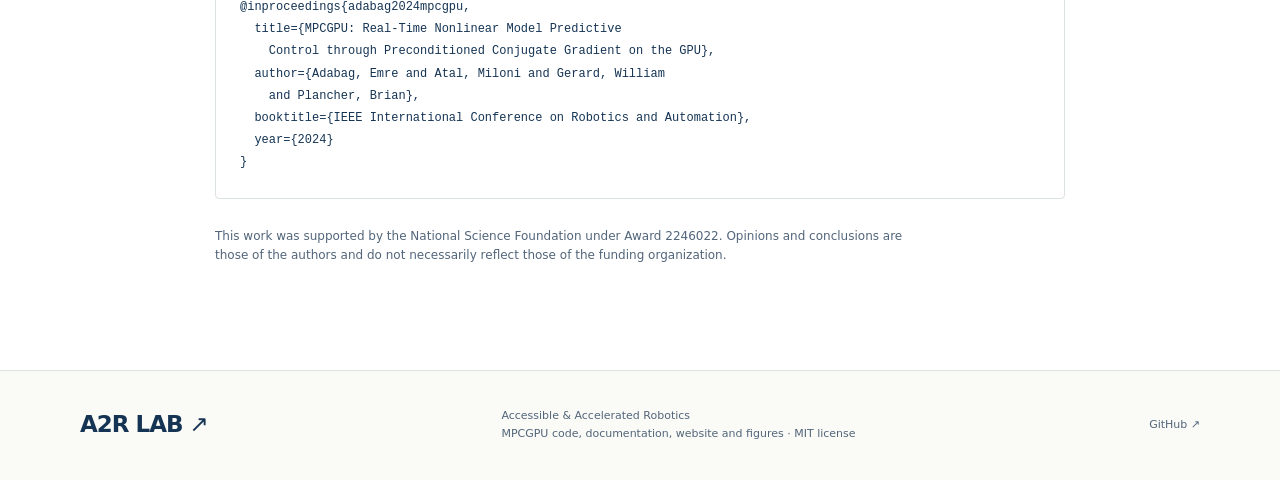
==== commit 0335121c: "Timing refresh from the October 3 window (driver 758bcd2): ICRA tables, fig8 table, plots, site text" ====
--- a/docs/index.html
+++ b/docs/index.html
@@ -29,7 +29,7 @@
   </div></section>
   <section class="section wrap" id="results">
     <div class="eyebrow">02 / RESULTS</div>
-    <div class="research-grid"><div><h2>A solver designed<br>for longer horizons.</h2><p>MPCGPU solves the structured linear systems in nonlinear MPC with GPU-accelerated PCG. On the five-goal pick-and-place task from our paper, the current code compares GBD-PCG with CPU QDLDL on an NVIDIA RTX 5090.</p><p>GBD-PCG averages <strong>49–63 µs per linear-system solve</strong> at every horizon from 32 to 512 knot points, <strong>1.6× to 17× faster</strong> than QDLDL. It sustains kilohertz control rates with horizons as long as 512 knot points.</p><p>The gain over the published results comes mainly from fewer PCG iterations per solve. A Gauss-Newton cost Hessian and a corrected horizon update make the controller's linear systems easier, and GLASS makes each iteration slightly cheaper. <a class="text-link" href="https://github.com/A2R-Lab/MPCGPU/blob/main/docs/speedup-attribution.md">How the results changed ↗</a></p><a class="text-link" href="https://github.com/A2R-Lab/MPCGPU/blob/main/docs/icra-replication.md">Read the protocol and complete results ↗</a><aside class="evidence"><strong>Current results</strong><p>RTX 5090 · Intel Core Ultra 9 285K · CUDA 13.2, measured September 30, 2026, three repeats per configuration. Historical results for the original code, on an RTX 4090 with CUDA 12.1, are in <a href="https://arxiv.org/abs/2309.08079">our ICRA 2024 paper</a>.</p></aside></div><figure><img src="assets/current-linsys-time.png" width="972" height="613" loading="lazy" alt="Current average linear-system solve times for CPU QDLDL and GPU GBD-PCG from 32 to 512 knot points; GBD-PCG stays between 50 and 64 microseconds while QDLDL grows to 1100 microseconds."><figcaption>Average linear-system solve time on the pick-and-place task at 500 Hz, current code. Grey labels give the paper's speedups.</figcaption></figure></div>
+    <div class="research-grid"><div><h2>A solver designed<br>for longer horizons.</h2><p>MPCGPU solves the structured linear systems in nonlinear MPC with GPU-accelerated PCG. On the five-goal pick-and-place task from our paper, the current code compares GBD-PCG with CPU QDLDL on an NVIDIA RTX 5090.</p><p>GBD-PCG averages <strong>38–53 µs per linear-system solve</strong> at every horizon from 32 to 512 knot points, <strong>2.1× to 20× faster</strong> than QDLDL. It sustains kilohertz control rates with horizons as long as 512 knot points.</p><p>The gain over the published results comes mainly from fewer PCG iterations per solve. A Gauss-Newton cost Hessian and a corrected horizon update make the controller's linear systems easier, GLASS makes each iteration slightly cheaper, and the SQP driver no longer synchronizes the host inside a step. <a class="text-link" href="https://github.com/A2R-Lab/MPCGPU/blob/main/docs/speedup-attribution.md">How the results changed ↗</a></p><a class="text-link" href="https://github.com/A2R-Lab/MPCGPU/blob/main/docs/icra-replication.md">Read the protocol and complete results ↗</a><aside class="evidence"><strong>Current results</strong><p>RTX 5090 · Intel Core Ultra 9 285K · CUDA 13.2, measured October 3, 2026, three repeats per configuration. Historical results for the original code, on an RTX 4090 with CUDA 12.1, are in <a href="https://arxiv.org/abs/2309.08079">our ICRA 2024 paper</a>.</p></aside></div><figure><img src="assets/current-linsys-time.png" width="972" height="613" loading="lazy" alt="Current average linear-system solve times for CPU QDLDL and GPU GBD-PCG from 32 to 512 knot points; GBD-PCG stays between 50 and 64 microseconds while QDLDL grows to 1100 microseconds."><figcaption>Average linear-system solve time on the pick-and-place task at 500 Hz, current code. Grey labels give the paper's speedups.</figcaption></figure></div>
     <figure class="wide-figure"><img src="assets/current-sqp-iterations.png" width="1564" height="475" loading="lazy" alt="Average SQP iterations per control step at 250 Hz, 500 Hz and 1 kHz for QDLDL and GBD-PCG across horizons, with the paper's values beneath each cell."><figcaption>SQP iterations completed per control step within the control period. QDLDL cannot keep up at 512 knot points and 1 kHz.</figcaption></figure>
   </section>
   <section class="software section" id="software"><div class="wrap">
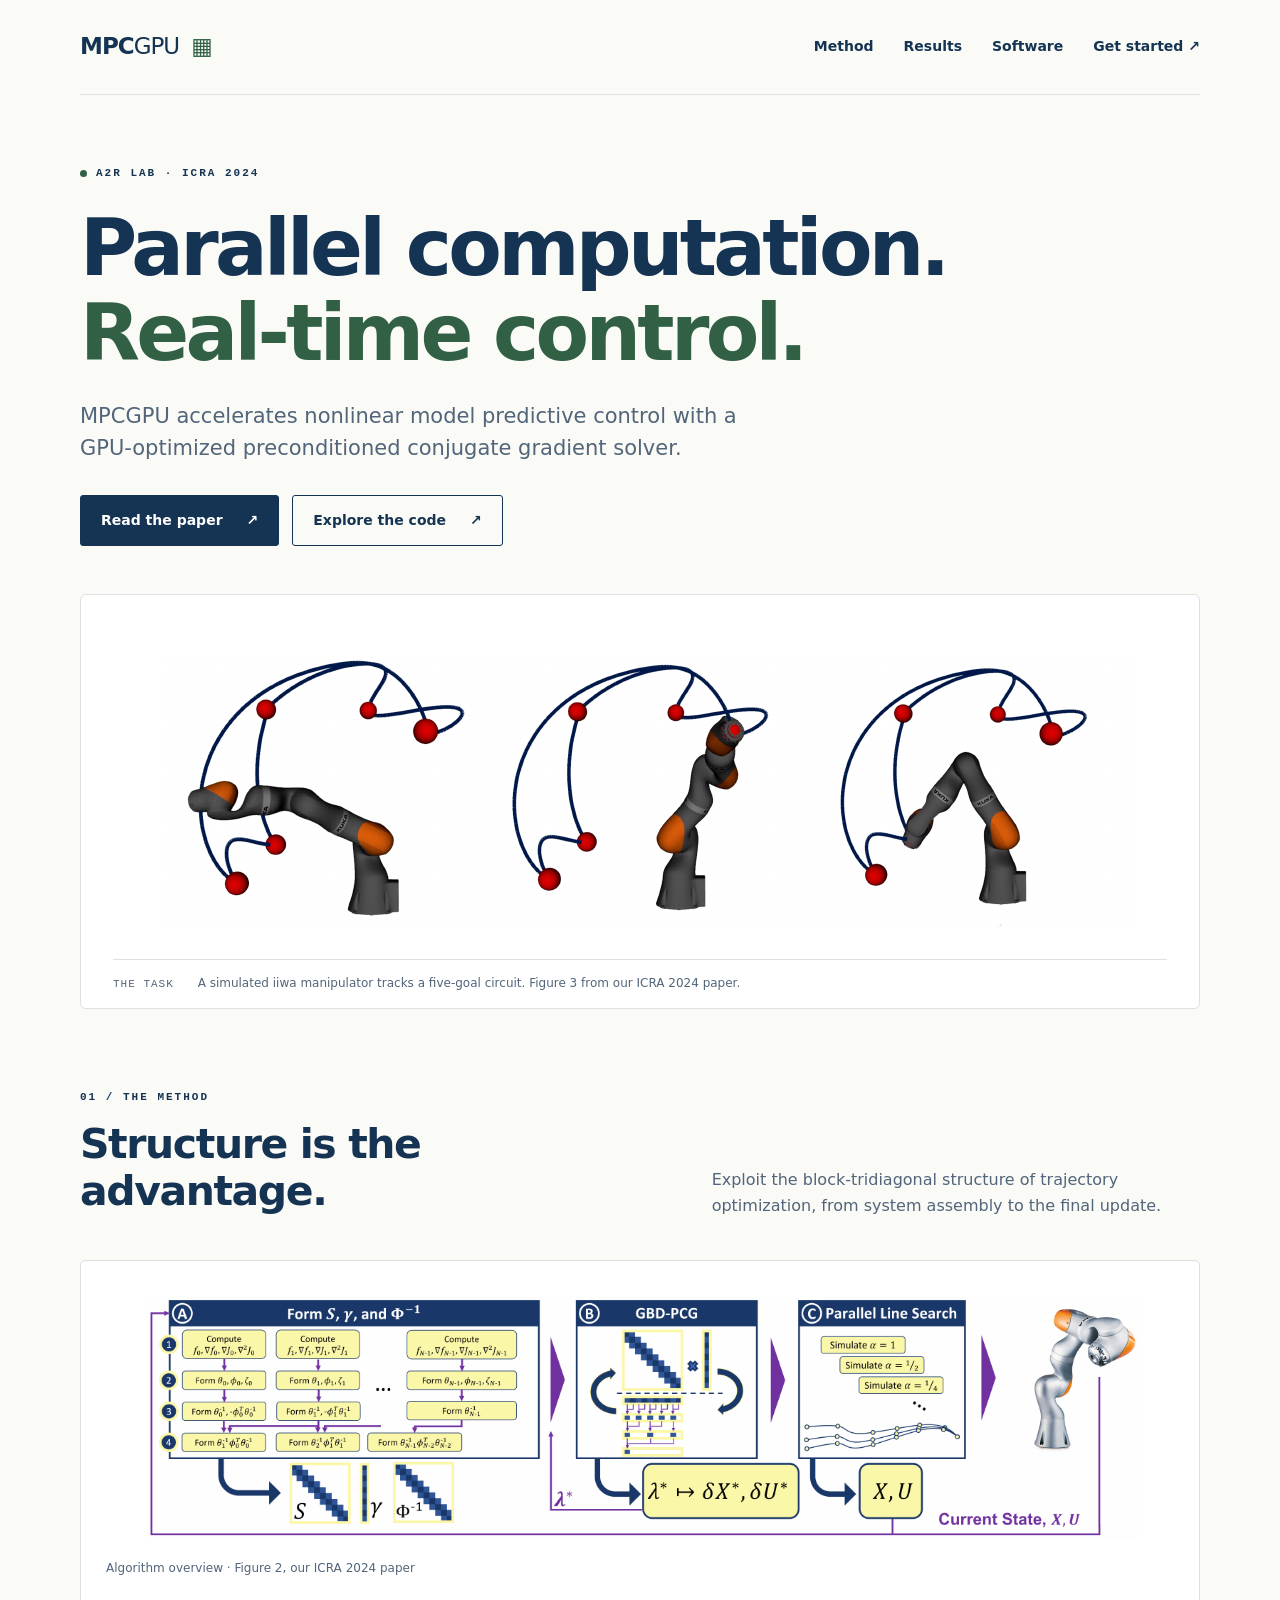
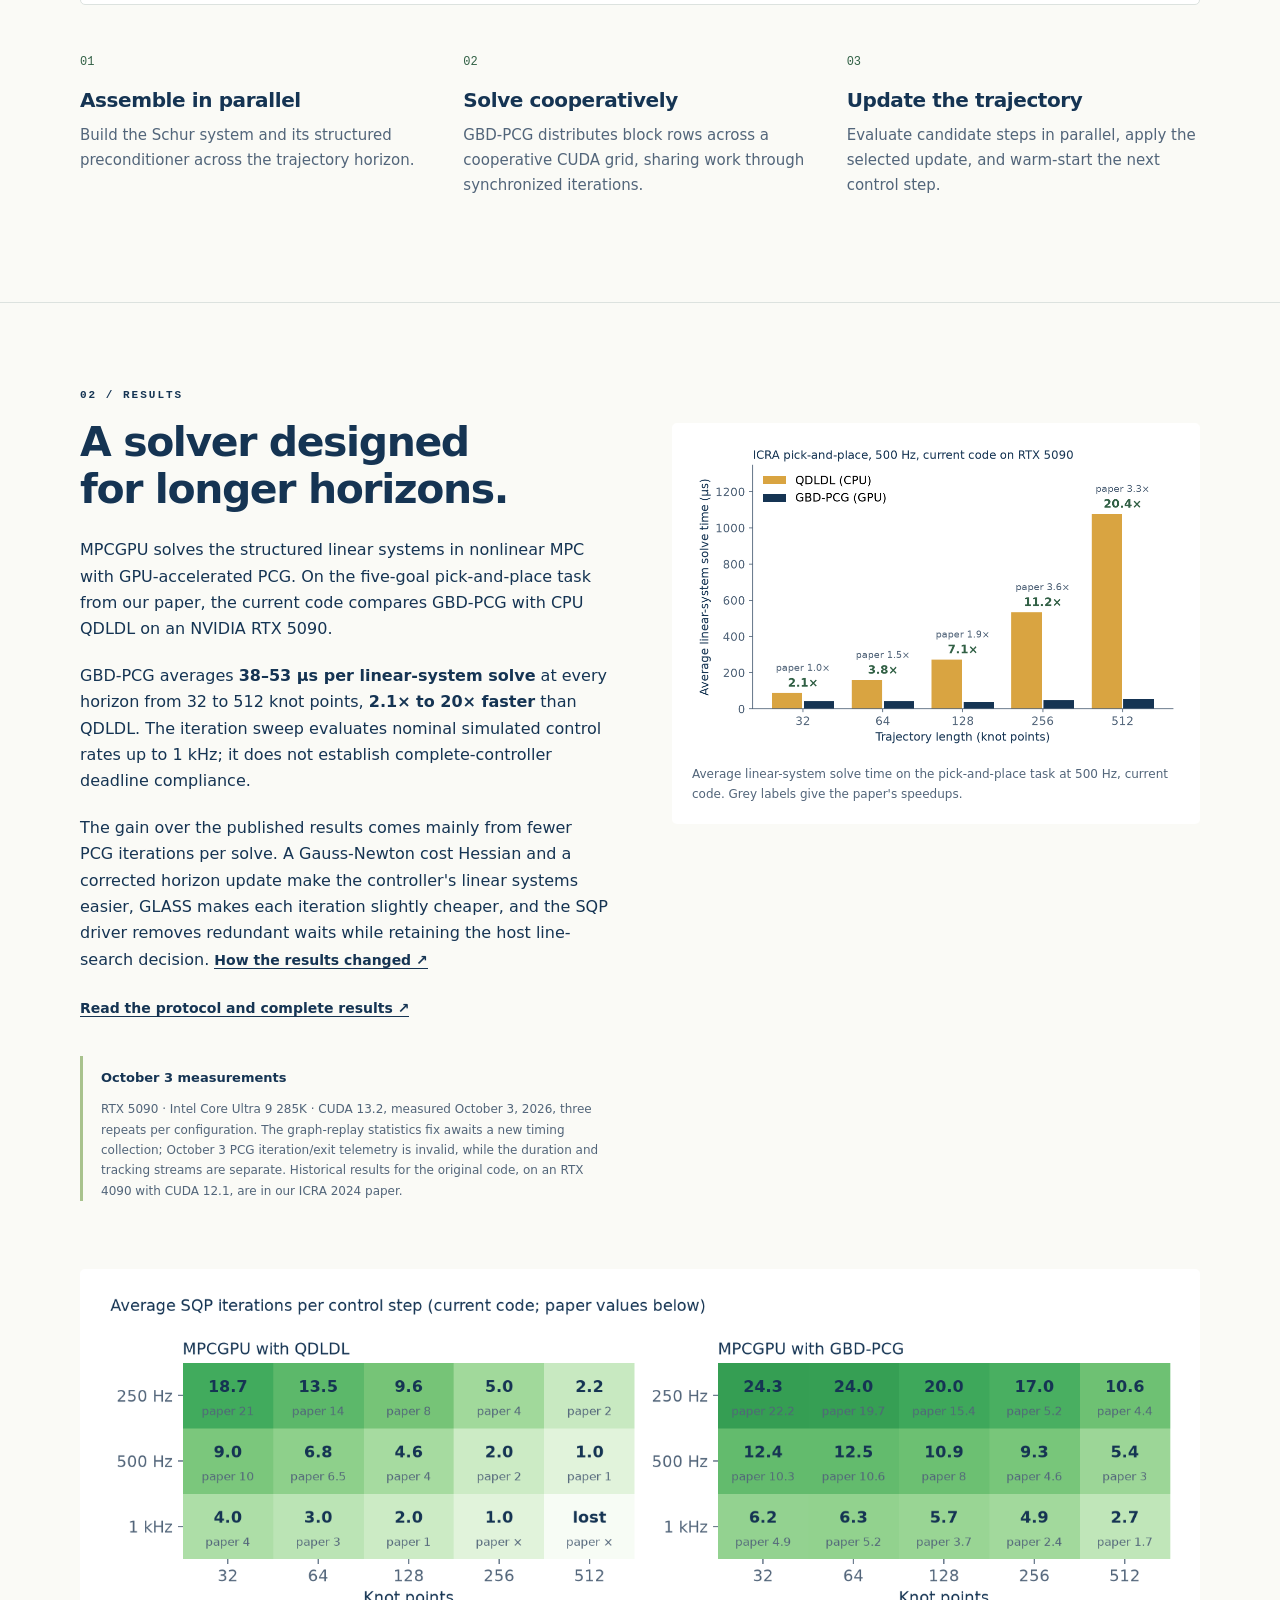
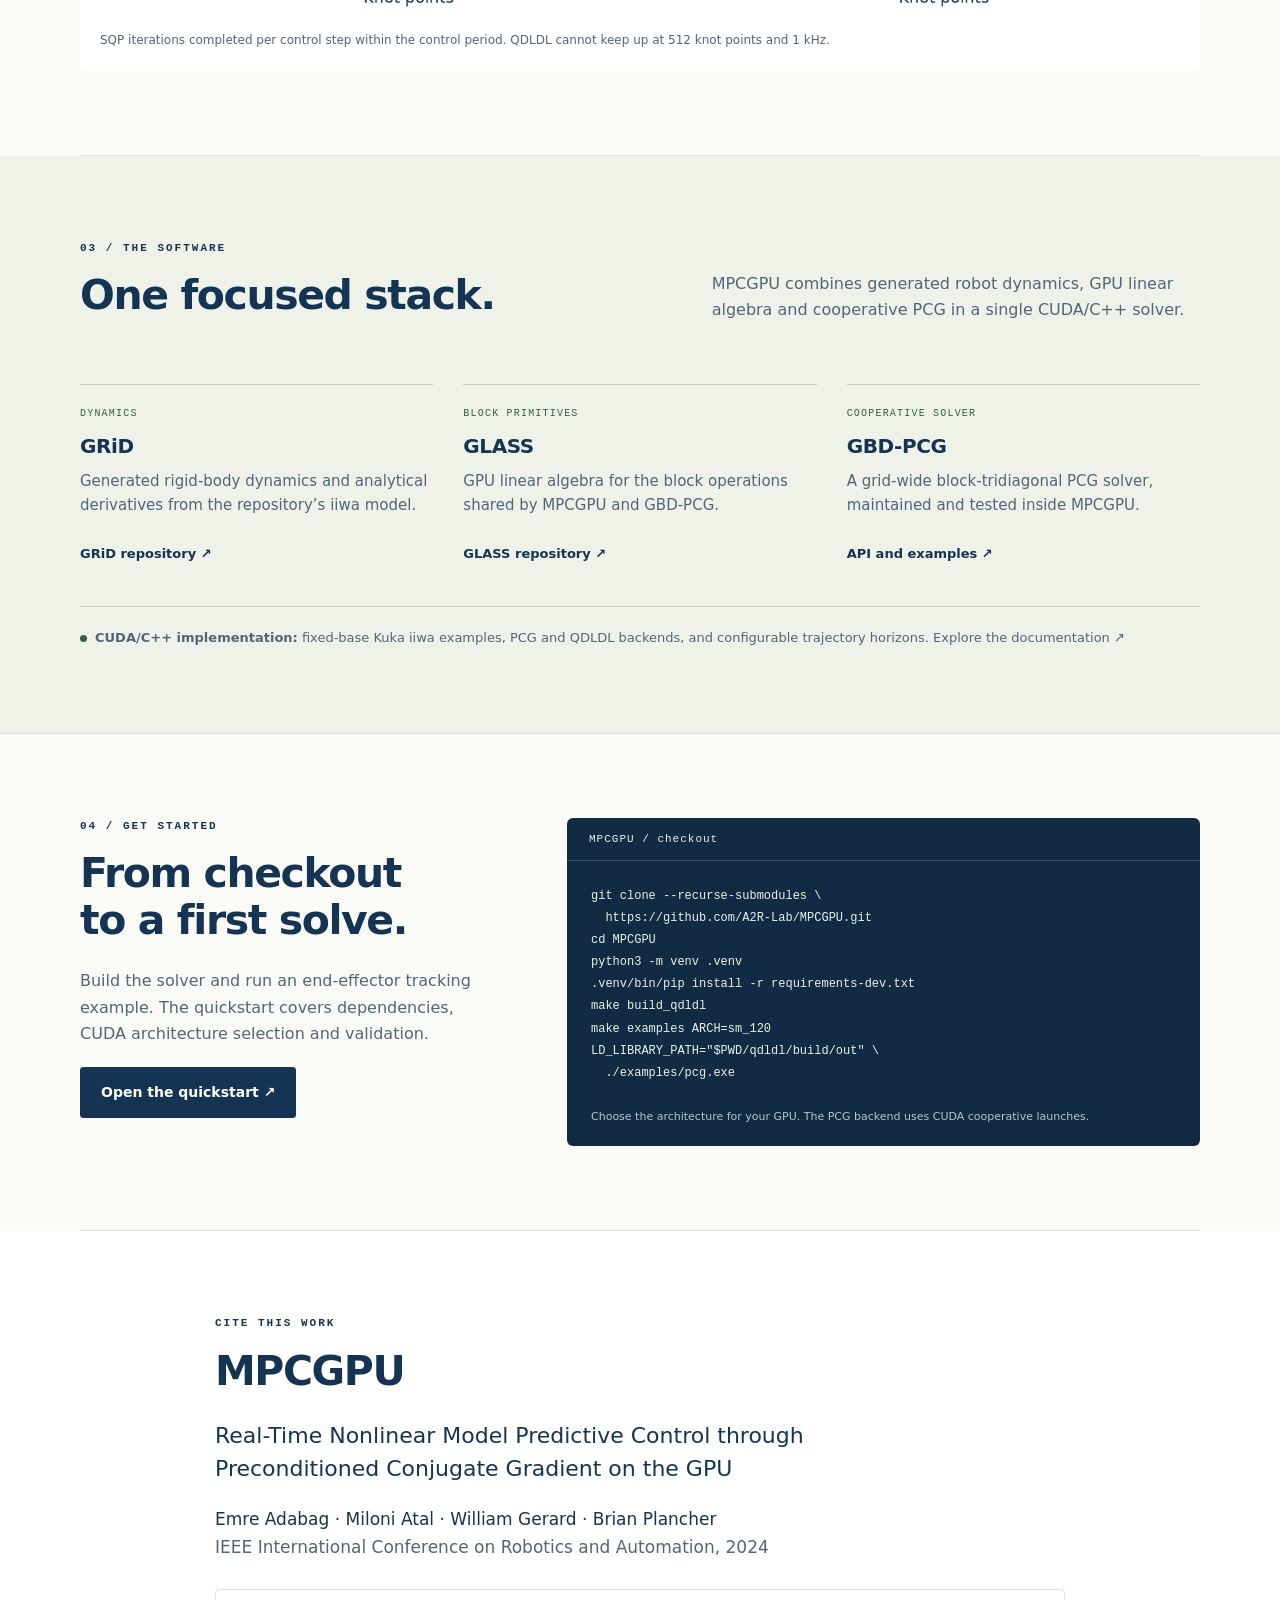
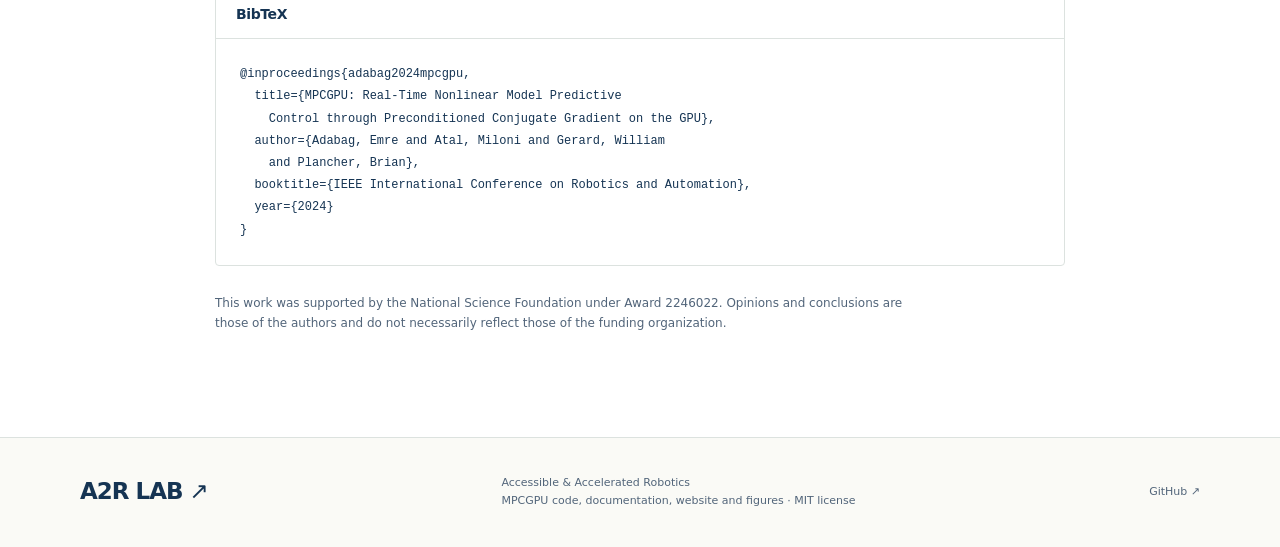
==== commit 4e532b2d: "Repair graph telemetry and qualify performance evidence" ====
--- a/docs/index.html
+++ b/docs/index.html
@@ -29,7 +29,7 @@
   </div></section>
   <section class="section wrap" id="results">
     <div class="eyebrow">02 / RESULTS</div>
-    <div class="research-grid"><div><h2>A solver designed<br>for longer horizons.</h2><p>MPCGPU solves the structured linear systems in nonlinear MPC with GPU-accelerated PCG. On the five-goal pick-and-place task from our paper, the current code compares GBD-PCG with CPU QDLDL on an NVIDIA RTX 5090.</p><p>GBD-PCG averages <strong>38–53 µs per linear-system solve</strong> at every horizon from 32 to 512 knot points, <strong>2.1× to 20× faster</strong> than QDLDL. It sustains kilohertz control rates with horizons as long as 512 knot points.</p><p>The gain over the published results comes mainly from fewer PCG iterations per solve. A Gauss-Newton cost Hessian and a corrected horizon update make the controller's linear systems easier, GLASS makes each iteration slightly cheaper, and the SQP driver no longer synchronizes the host inside a step. <a class="text-link" href="https://github.com/A2R-Lab/MPCGPU/blob/main/docs/speedup-attribution.md">How the results changed ↗</a></p><a class="text-link" href="https://github.com/A2R-Lab/MPCGPU/blob/main/docs/icra-replication.md">Read the protocol and complete results ↗</a><aside class="evidence"><strong>Current results</strong><p>RTX 5090 · Intel Core Ultra 9 285K · CUDA 13.2, measured October 3, 2026, three repeats per configuration. Historical results for the original code, on an RTX 4090 with CUDA 12.1, are in <a href="https://arxiv.org/abs/2309.08079">our ICRA 2024 paper</a>.</p></aside></div><figure><img src="assets/current-linsys-time.png" width="972" height="613" loading="lazy" alt="Current average linear-system solve times for CPU QDLDL and GPU GBD-PCG from 32 to 512 knot points; GBD-PCG stays between 50 and 64 microseconds while QDLDL grows to 1100 microseconds."><figcaption>Average linear-system solve time on the pick-and-place task at 500 Hz, current code. Grey labels give the paper's speedups.</figcaption></figure></div>
+    <div class="research-grid"><div><h2>A solver designed<br>for longer horizons.</h2><p>MPCGPU solves the structured linear systems in nonlinear MPC with GPU-accelerated PCG. On the five-goal pick-and-place task from our paper, the current code compares GBD-PCG with CPU QDLDL on an NVIDIA RTX 5090.</p><p>GBD-PCG averages <strong>38–53 µs per linear-system solve</strong> at every horizon from 32 to 512 knot points, <strong>2.1× to 20× faster</strong> than QDLDL. The iteration sweep evaluates nominal simulated control rates up to 1 kHz; it does not establish complete-controller deadline compliance.</p><p>The gain over the published results comes mainly from fewer PCG iterations per solve. A Gauss-Newton cost Hessian and a corrected horizon update make the controller's linear systems easier, GLASS makes each iteration slightly cheaper, and the SQP driver removes redundant waits while retaining the host line-search decision. <a class="text-link" href="https://github.com/A2R-Lab/MPCGPU/blob/main/docs/speedup-attribution.md">How the results changed ↗</a></p><a class="text-link" href="https://github.com/A2R-Lab/MPCGPU/blob/main/docs/icra-replication.md">Read the protocol and complete results ↗</a><aside class="evidence"><strong>October 3 measurements</strong><p>RTX 5090 · Intel Core Ultra 9 285K · CUDA 13.2, measured October 3, 2026, three repeats per configuration. The graph-replay statistics fix awaits a new timing collection; October 3 PCG iteration/exit telemetry is invalid, while the duration and tracking streams are separate. Historical results for the original code, on an RTX 4090 with CUDA 12.1, are in <a href="https://arxiv.org/abs/2309.08079">our ICRA 2024 paper</a>.</p></aside></div><figure><img src="assets/current-linsys-time.png" width="972" height="613" loading="lazy" alt="Current average linear-system solve times for CPU QDLDL and GPU GBD-PCG from 32 to 512 knot points; GBD-PCG stays between 38 and 53 microseconds while QDLDL grows to 1100 microseconds."><figcaption>Average linear-system solve time on the pick-and-place task at 500 Hz, current code. Grey labels give the paper's speedups.</figcaption></figure></div>
     <figure class="wide-figure"><img src="assets/current-sqp-iterations.png" width="1564" height="475" loading="lazy" alt="Average SQP iterations per control step at 250 Hz, 500 Hz and 1 kHz for QDLDL and GBD-PCG across horizons, with the paper's values beneath each cell."><figcaption>SQP iterations completed per control step within the control period. QDLDL cannot keep up at 512 knot points and 1 kHz.</figcaption></figure>
   </section>
   <section class="software section" id="software"><div class="wrap">
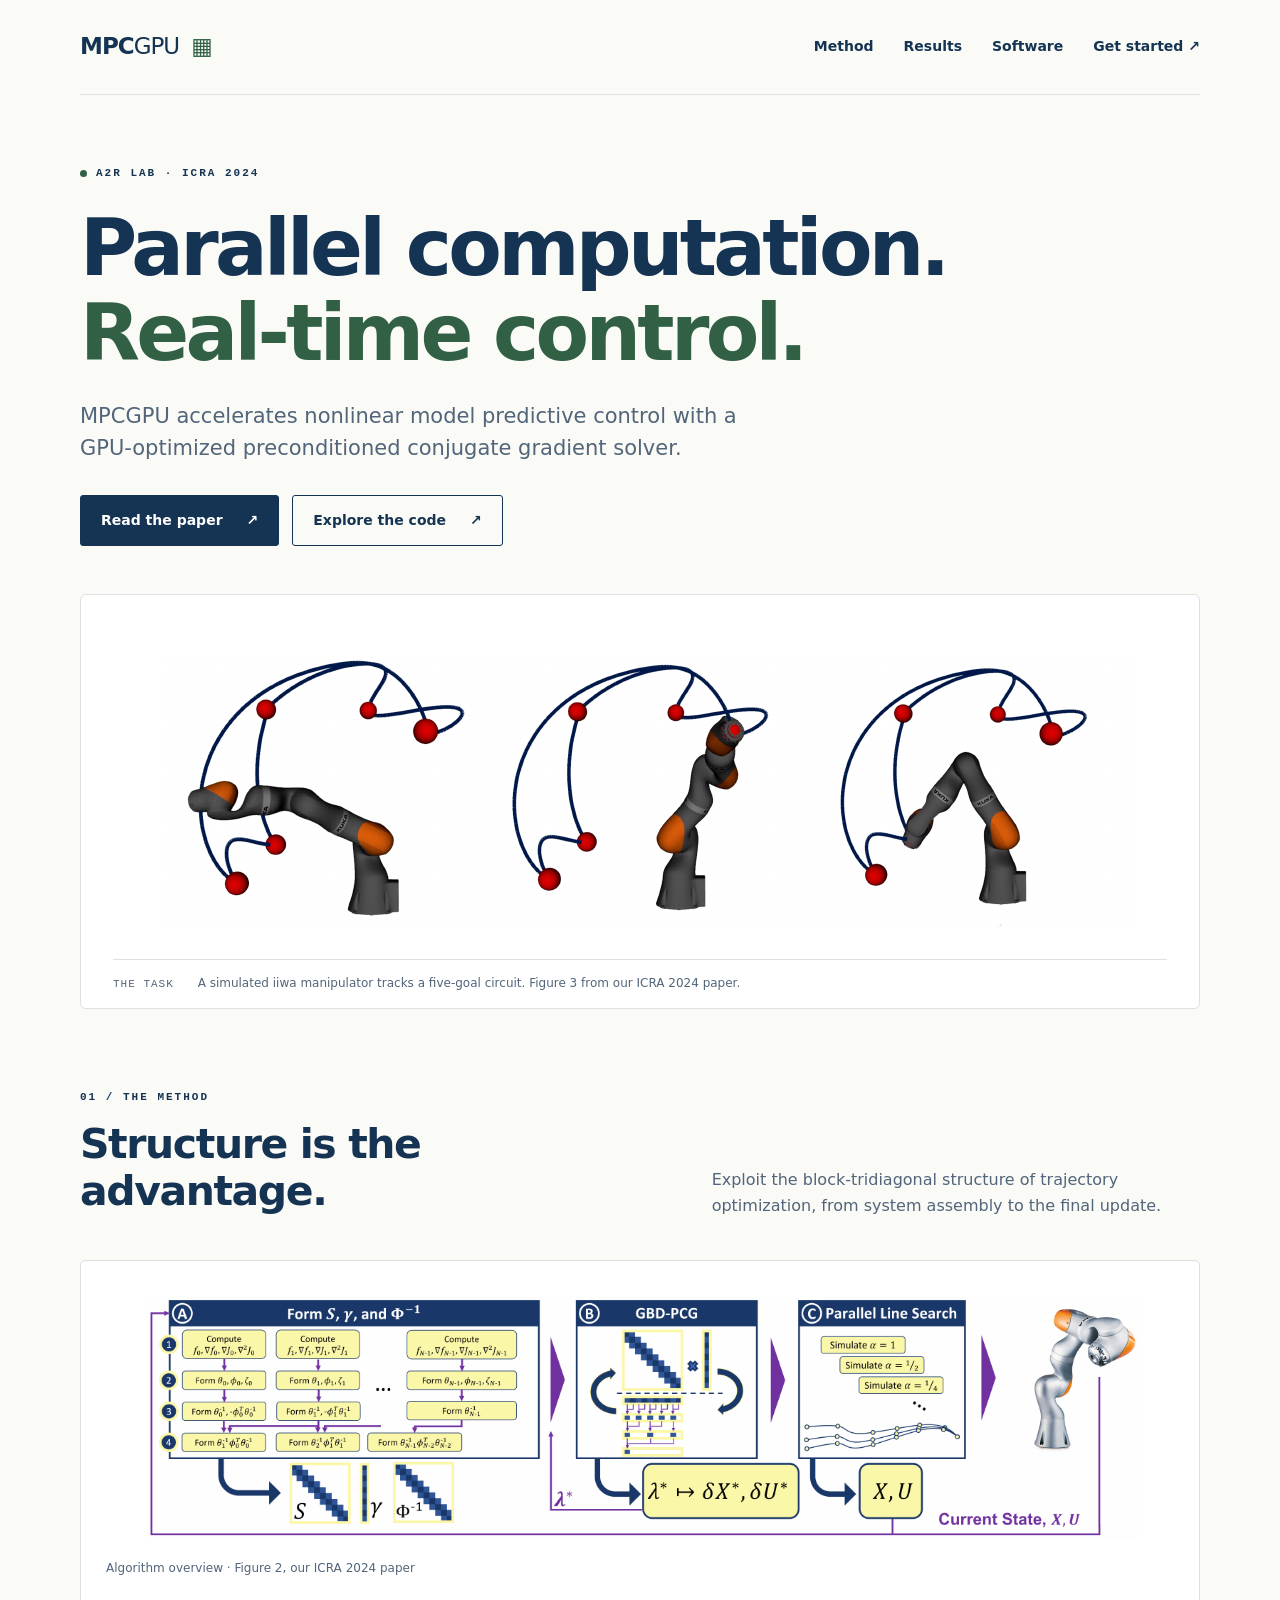
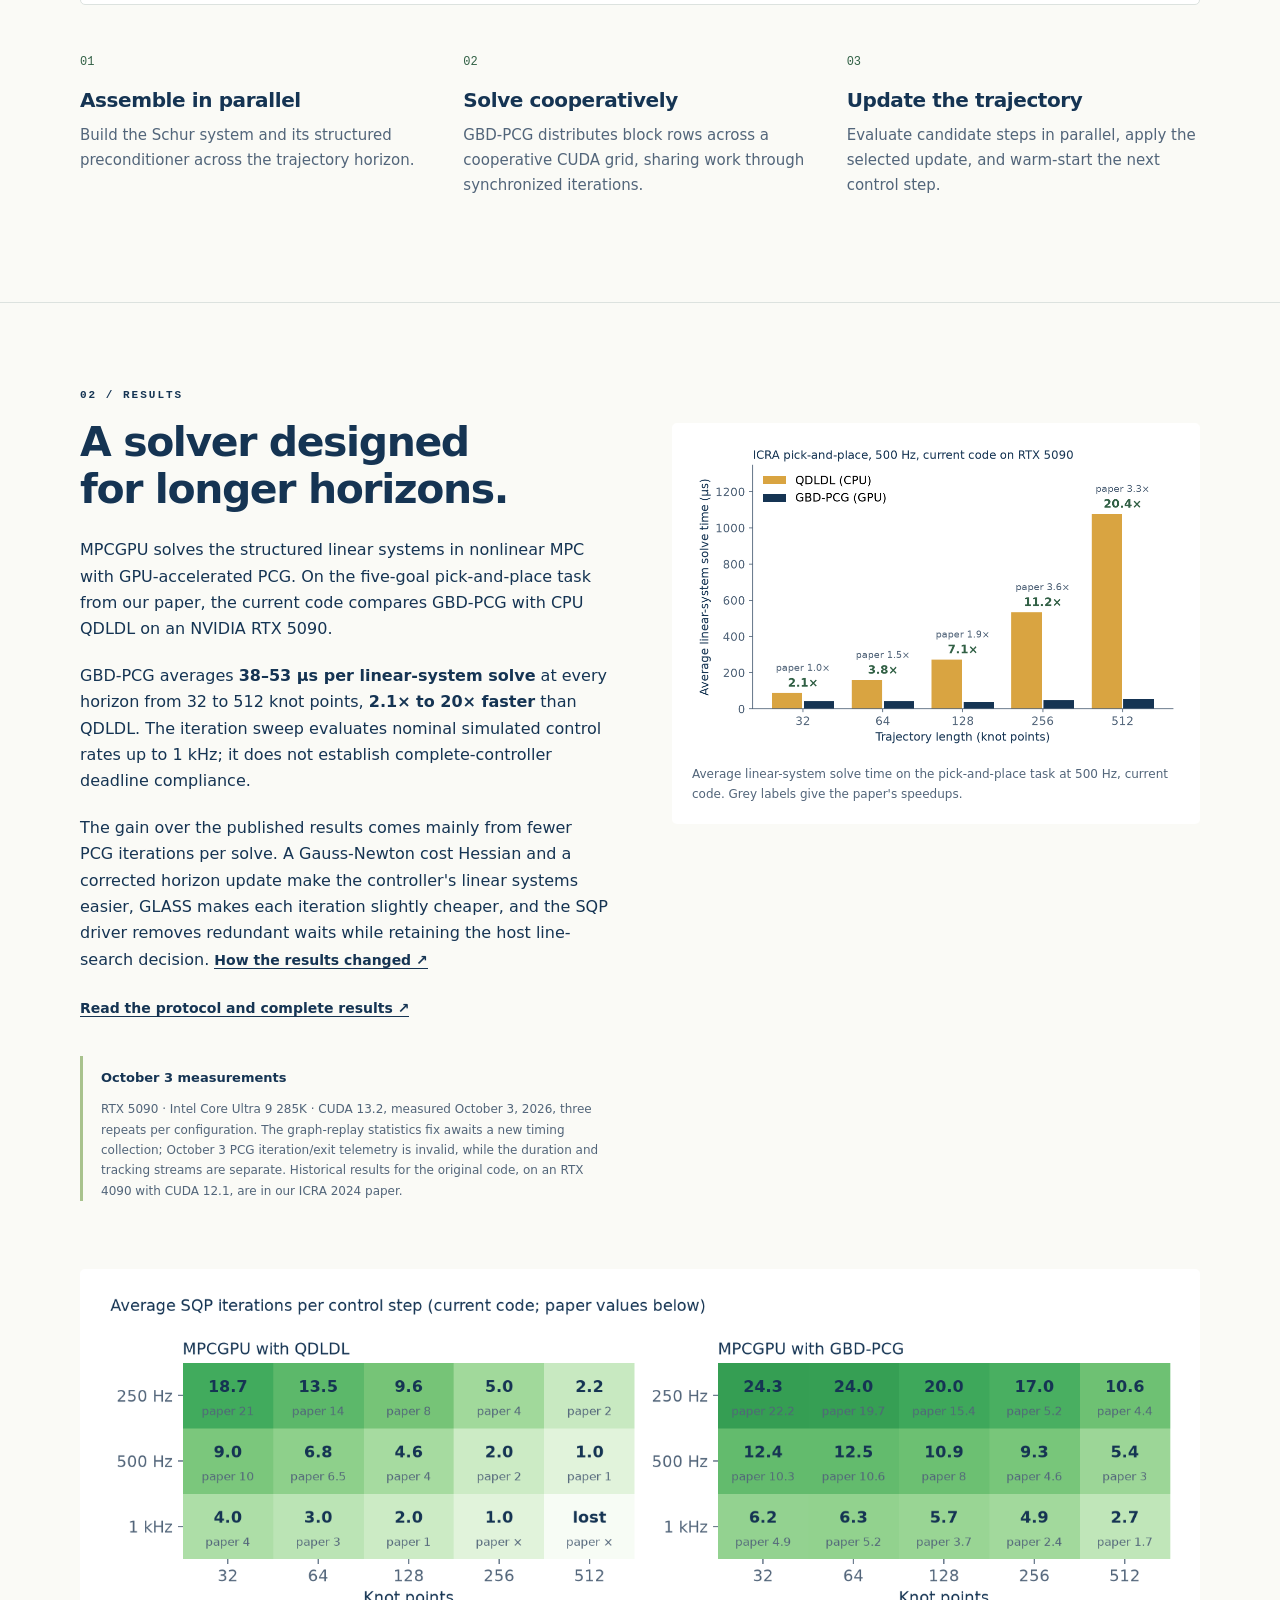
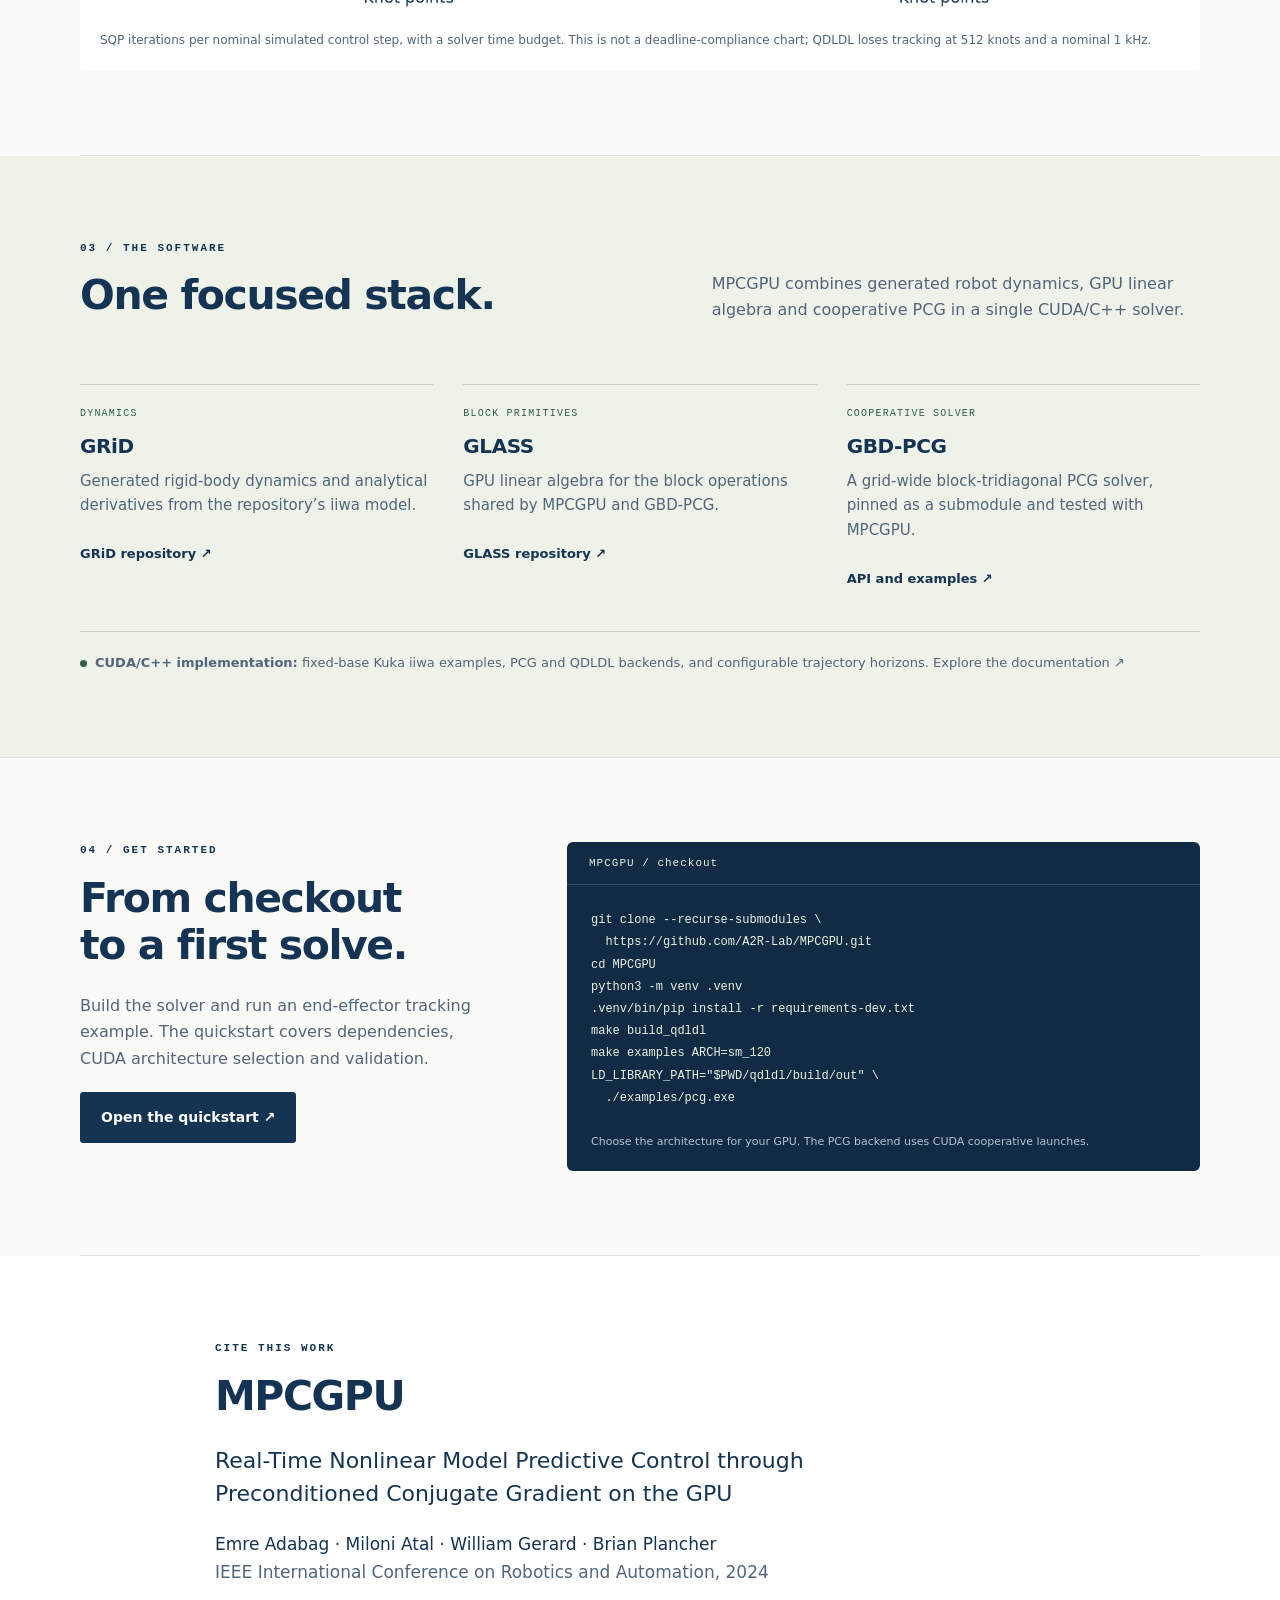
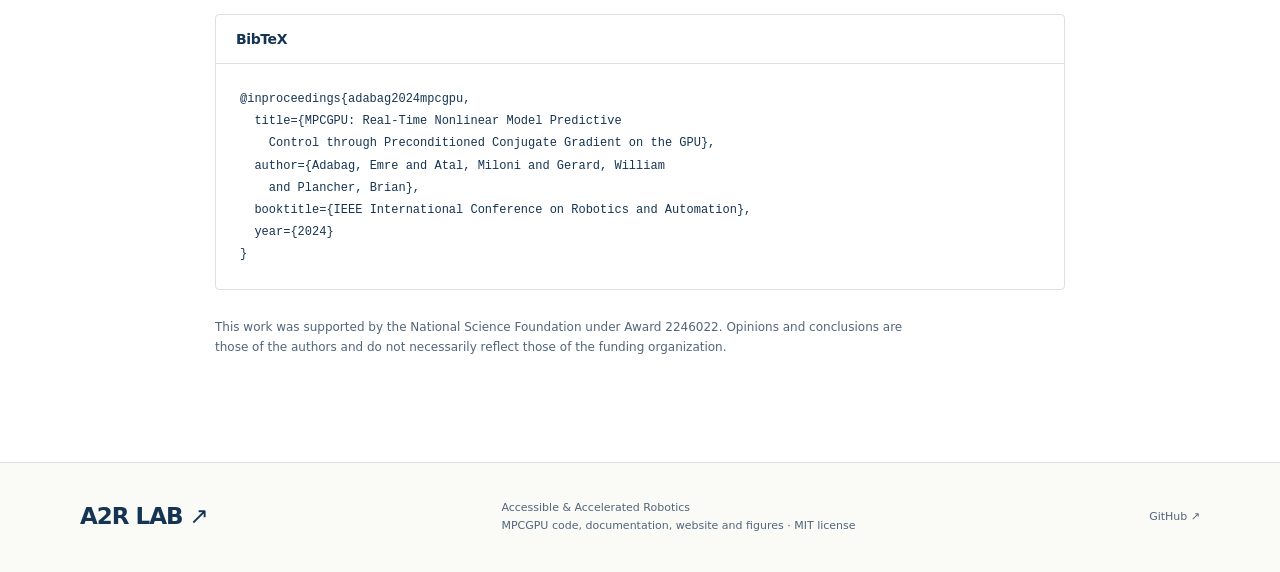
==== commit e7c08df6: "Clarify nominal control rates and solver ownership" ====
--- a/docs/index.html
+++ b/docs/index.html
@@ -30,11 +30,11 @@
   <section class="section wrap" id="results">
     <div class="eyebrow">02 / RESULTS</div>
     <div class="research-grid"><div><h2>A solver designed<br>for longer horizons.</h2><p>MPCGPU solves the structured linear systems in nonlinear MPC with GPU-accelerated PCG. On the five-goal pick-and-place task from our paper, the current code compares GBD-PCG with CPU QDLDL on an NVIDIA RTX 5090.</p><p>GBD-PCG averages <strong>38–53 µs per linear-system solve</strong> at every horizon from 32 to 512 knot points, <strong>2.1× to 20× faster</strong> than QDLDL. The iteration sweep evaluates nominal simulated control rates up to 1 kHz; it does not establish complete-controller deadline compliance.</p><p>The gain over the published results comes mainly from fewer PCG iterations per solve. A Gauss-Newton cost Hessian and a corrected horizon update make the controller's linear systems easier, GLASS makes each iteration slightly cheaper, and the SQP driver removes redundant waits while retaining the host line-search decision. <a class="text-link" href="https://github.com/A2R-Lab/MPCGPU/blob/main/docs/speedup-attribution.md">How the results changed ↗</a></p><a class="text-link" href="https://github.com/A2R-Lab/MPCGPU/blob/main/docs/icra-replication.md">Read the protocol and complete results ↗</a><aside class="evidence"><strong>October 3 measurements</strong><p>RTX 5090 · Intel Core Ultra 9 285K · CUDA 13.2, measured October 3, 2026, three repeats per configuration. The graph-replay statistics fix awaits a new timing collection; October 3 PCG iteration/exit telemetry is invalid, while the duration and tracking streams are separate. Historical results for the original code, on an RTX 4090 with CUDA 12.1, are in <a href="https://arxiv.org/abs/2309.08079">our ICRA 2024 paper</a>.</p></aside></div><figure><img src="assets/current-linsys-time.png" width="972" height="613" loading="lazy" alt="Current average linear-system solve times for CPU QDLDL and GPU GBD-PCG from 32 to 512 knot points; GBD-PCG stays between 38 and 53 microseconds while QDLDL grows to 1100 microseconds."><figcaption>Average linear-system solve time on the pick-and-place task at 500 Hz, current code. Grey labels give the paper's speedups.</figcaption></figure></div>
-    <figure class="wide-figure"><img src="assets/current-sqp-iterations.png" width="1564" height="475" loading="lazy" alt="Average SQP iterations per control step at 250 Hz, 500 Hz and 1 kHz for QDLDL and GBD-PCG across horizons, with the paper's values beneath each cell."><figcaption>SQP iterations completed per control step within the control period. QDLDL cannot keep up at 512 knot points and 1 kHz.</figcaption></figure>
+    <figure class="wide-figure"><img src="assets/current-sqp-iterations.png" width="1564" height="475" loading="lazy" alt="Average SQP iterations per control step at 250 Hz, 500 Hz and 1 kHz for QDLDL and GBD-PCG across horizons, with the paper's values beneath each cell."><figcaption>SQP iterations per nominal simulated control step, with a solver time budget. This is not a deadline-compliance chart; QDLDL loses tracking at 512 knots and a nominal 1 kHz.</figcaption></figure>
   </section>
   <section class="software section" id="software"><div class="wrap">
     <div class="section-heading"><div><div class="eyebrow">03 / THE SOFTWARE</div><h2>One focused stack.</h2></div><p>MPCGPU combines generated robot dynamics, GPU linear algebra and cooperative PCG in a single CUDA/C++ solver.</p></div>
-    <div class="stack"><article><div class="tag">DYNAMICS</div><h3>GRiD</h3><p>Generated rigid-body dynamics and analytical derivatives from the repository’s iiwa model.</p><a href="https://github.com/A2R-Lab/GRiD">GRiD repository ↗</a></article><article><div class="tag">BLOCK PRIMITIVES</div><h3>GLASS</h3><p>GPU linear algebra for the block operations shared by MPCGPU and GBD-PCG.</p><a href="https://github.com/A2R-Lab/GLASS">GLASS repository ↗</a></article><article><div class="tag">COOPERATIVE SOLVER</div><h3>GBD-PCG</h3><p>A grid-wide block-tridiagonal PCG solver, maintained and tested inside MPCGPU.</p><a href="https://github.com/A2R-Lab/MPCGPU/tree/main/GBD-PCG">API and examples ↗</a></article></div>
+    <div class="stack"><article><div class="tag">DYNAMICS</div><h3>GRiD</h3><p>Generated rigid-body dynamics and analytical derivatives from the repository’s iiwa model.</p><a href="https://github.com/A2R-Lab/GRiD">GRiD repository ↗</a></article><article><div class="tag">BLOCK PRIMITIVES</div><h3>GLASS</h3><p>GPU linear algebra for the block operations shared by MPCGPU and GBD-PCG.</p><a href="https://github.com/A2R-Lab/GLASS">GLASS repository ↗</a></article><article><div class="tag">COOPERATIVE SOLVER</div><h3>GBD-PCG</h3><p>A grid-wide block-tridiagonal PCG solver, pinned as a submodule and tested with MPCGPU.</p><a href="https://github.com/A2R-Lab/MPCGPU/tree/main/GBD-PCG">API and examples ↗</a></article></div>
     <p class="status"><span class="dot"></span><strong>CUDA/C++ implementation:</strong> fixed-base Kuka iiwa examples, PCG and QDLDL backends, and configurable trajectory horizons. <a href="https://github.com/A2R-Lab/MPCGPU/blob/main/docs/README.md">Explore the documentation ↗</a></p>
   </div></section>
   <section class="section wrap" id="start"><div class="start-grid"><div><div class="eyebrow">04 / GET STARTED</div><h2>From checkout<br>to a first solve.</h2><p>Build the solver and run an end-effector tracking example. The quickstart covers dependencies, CUDA architecture selection and validation.</p><a class="button primary" href="https://github.com/A2R-Lab/MPCGPU/blob/main/README.md">Open the quickstart ↗</a></div><div class="code-panel"><div class="code-title">MPCGPU / checkout</div><pre><code>git clone --recurse-submodules \
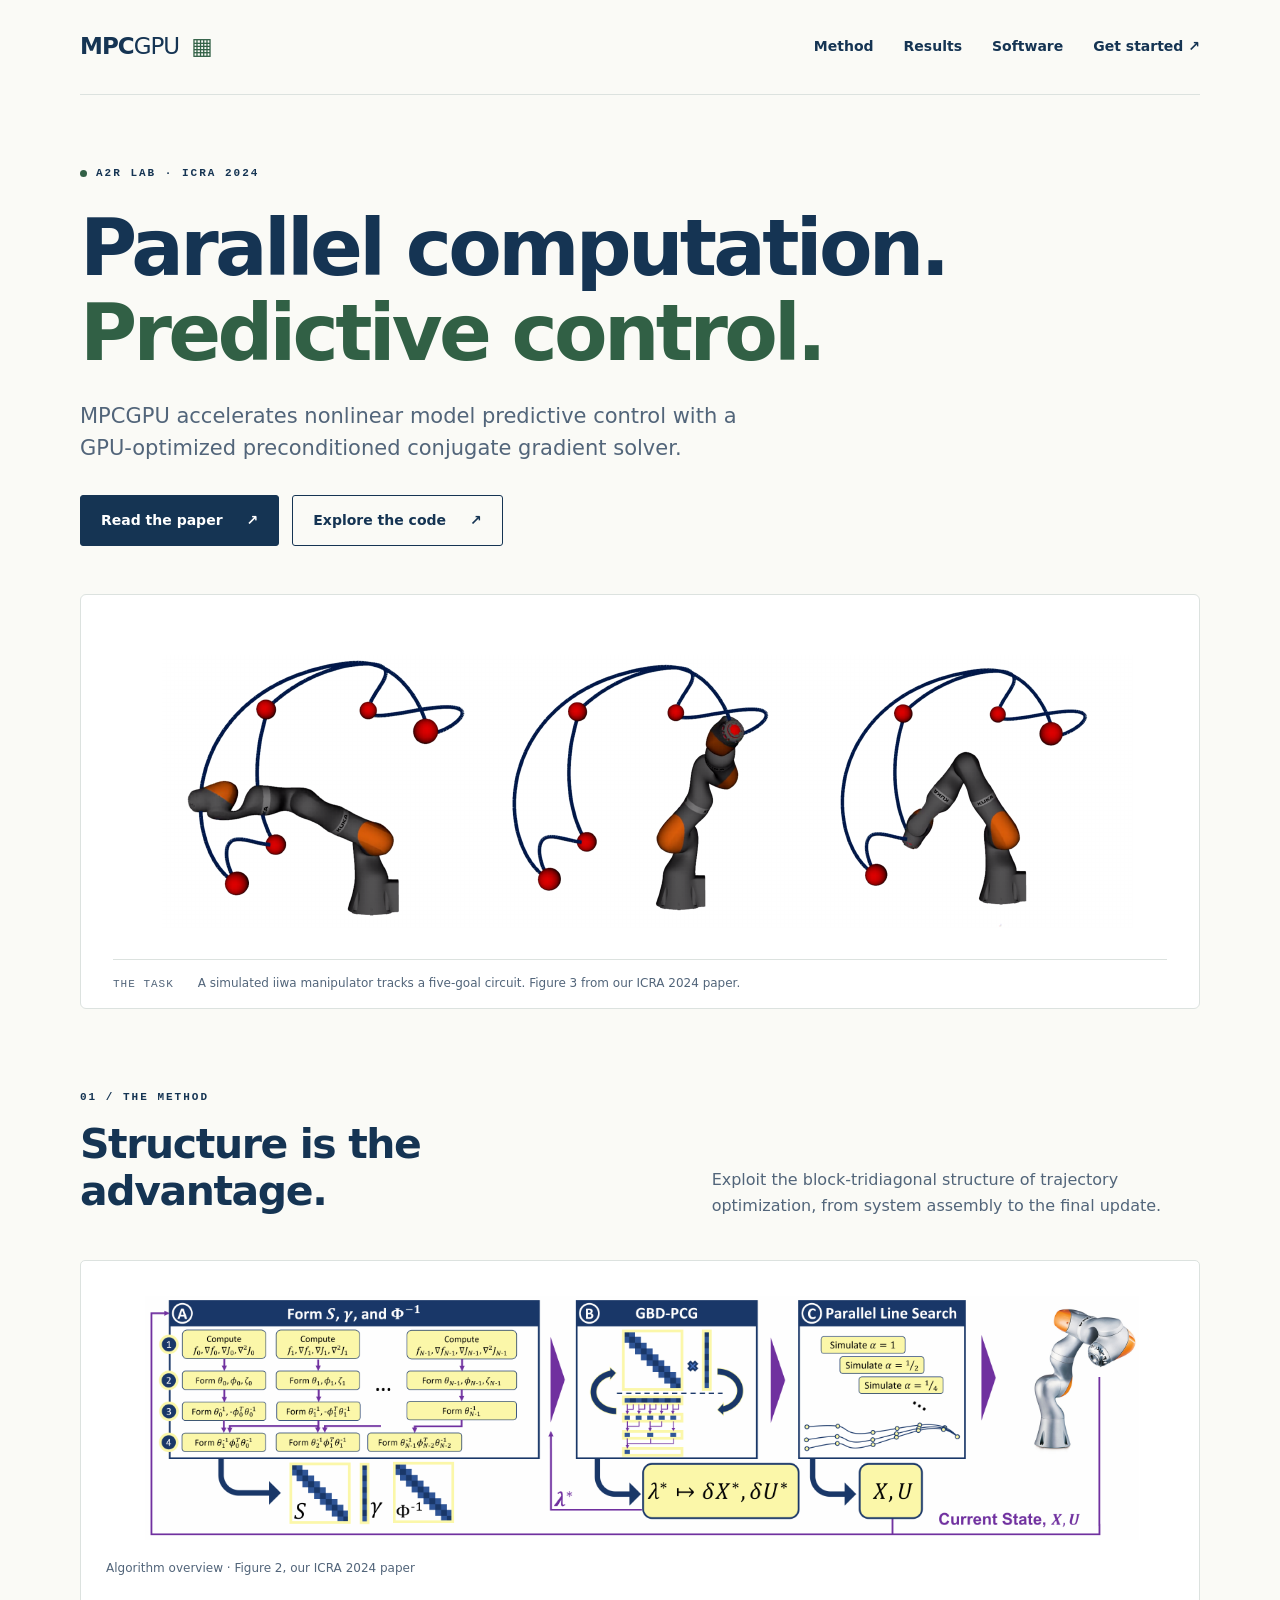
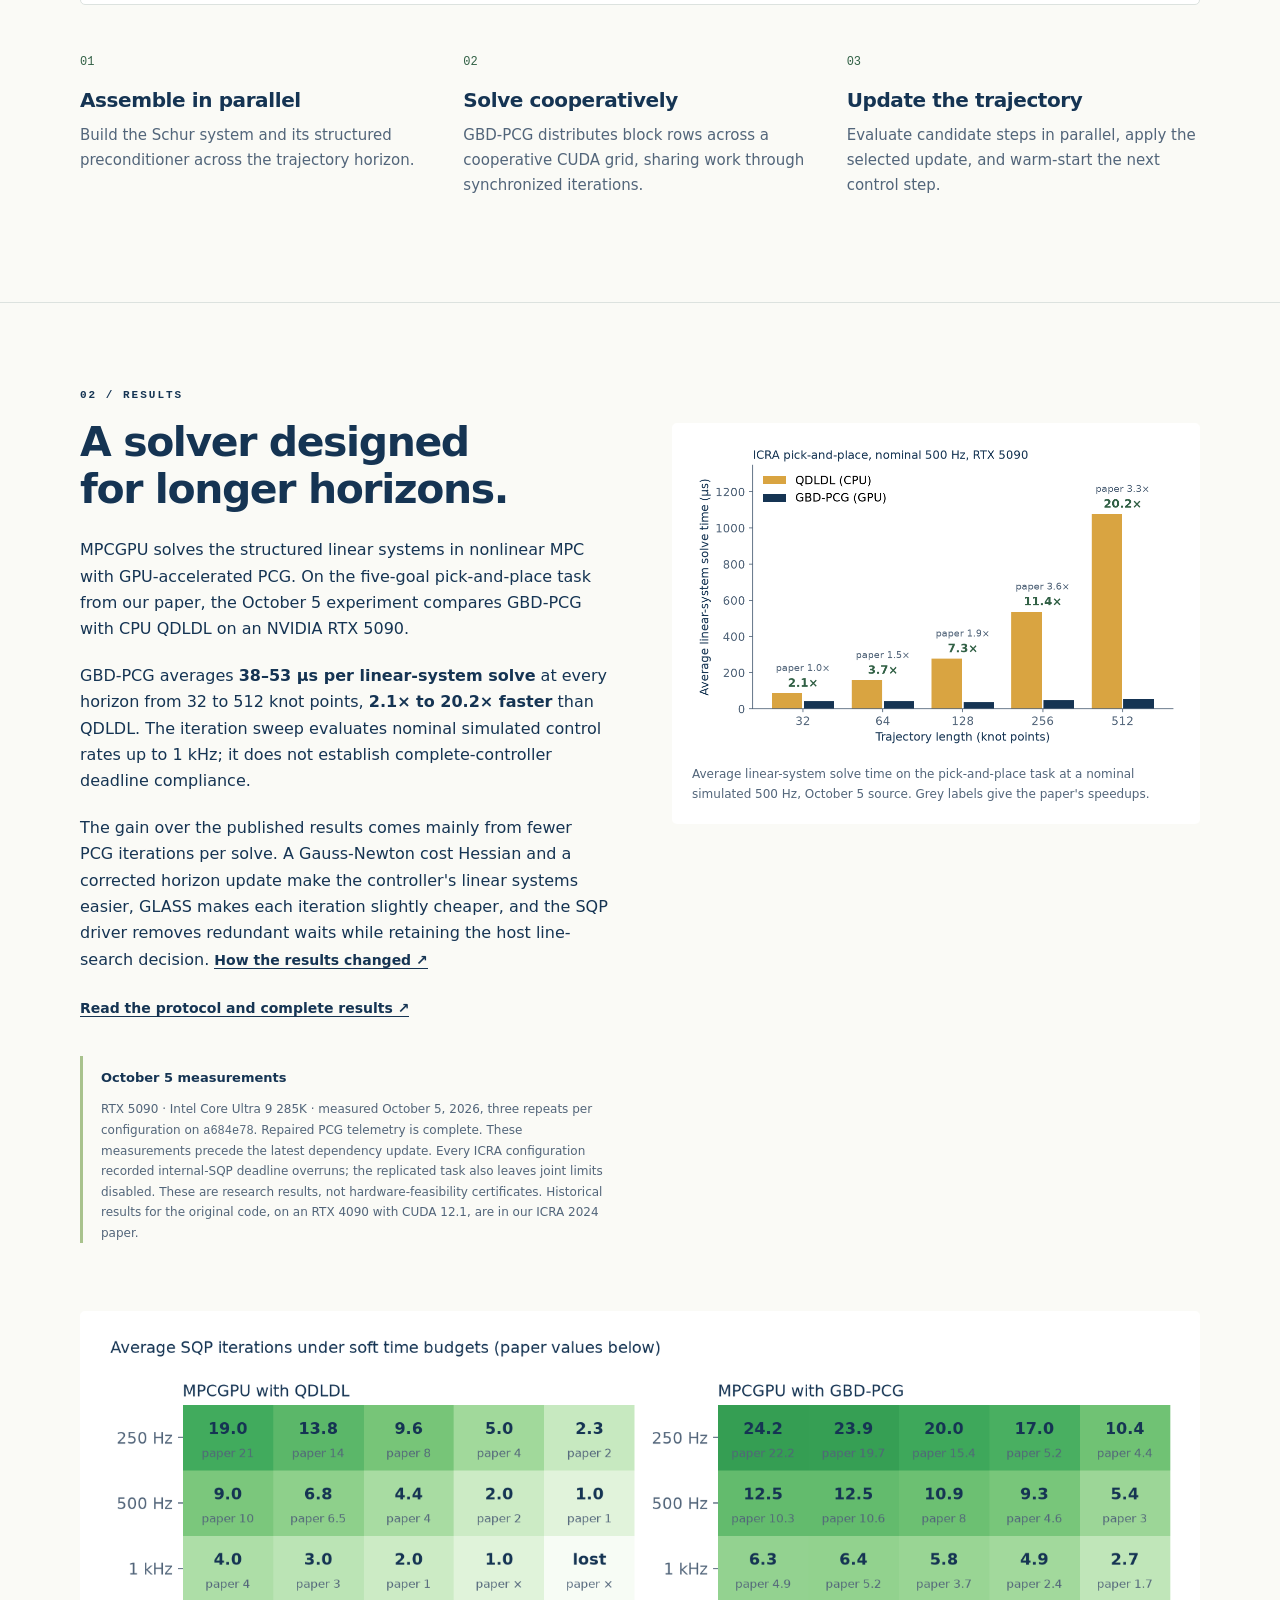
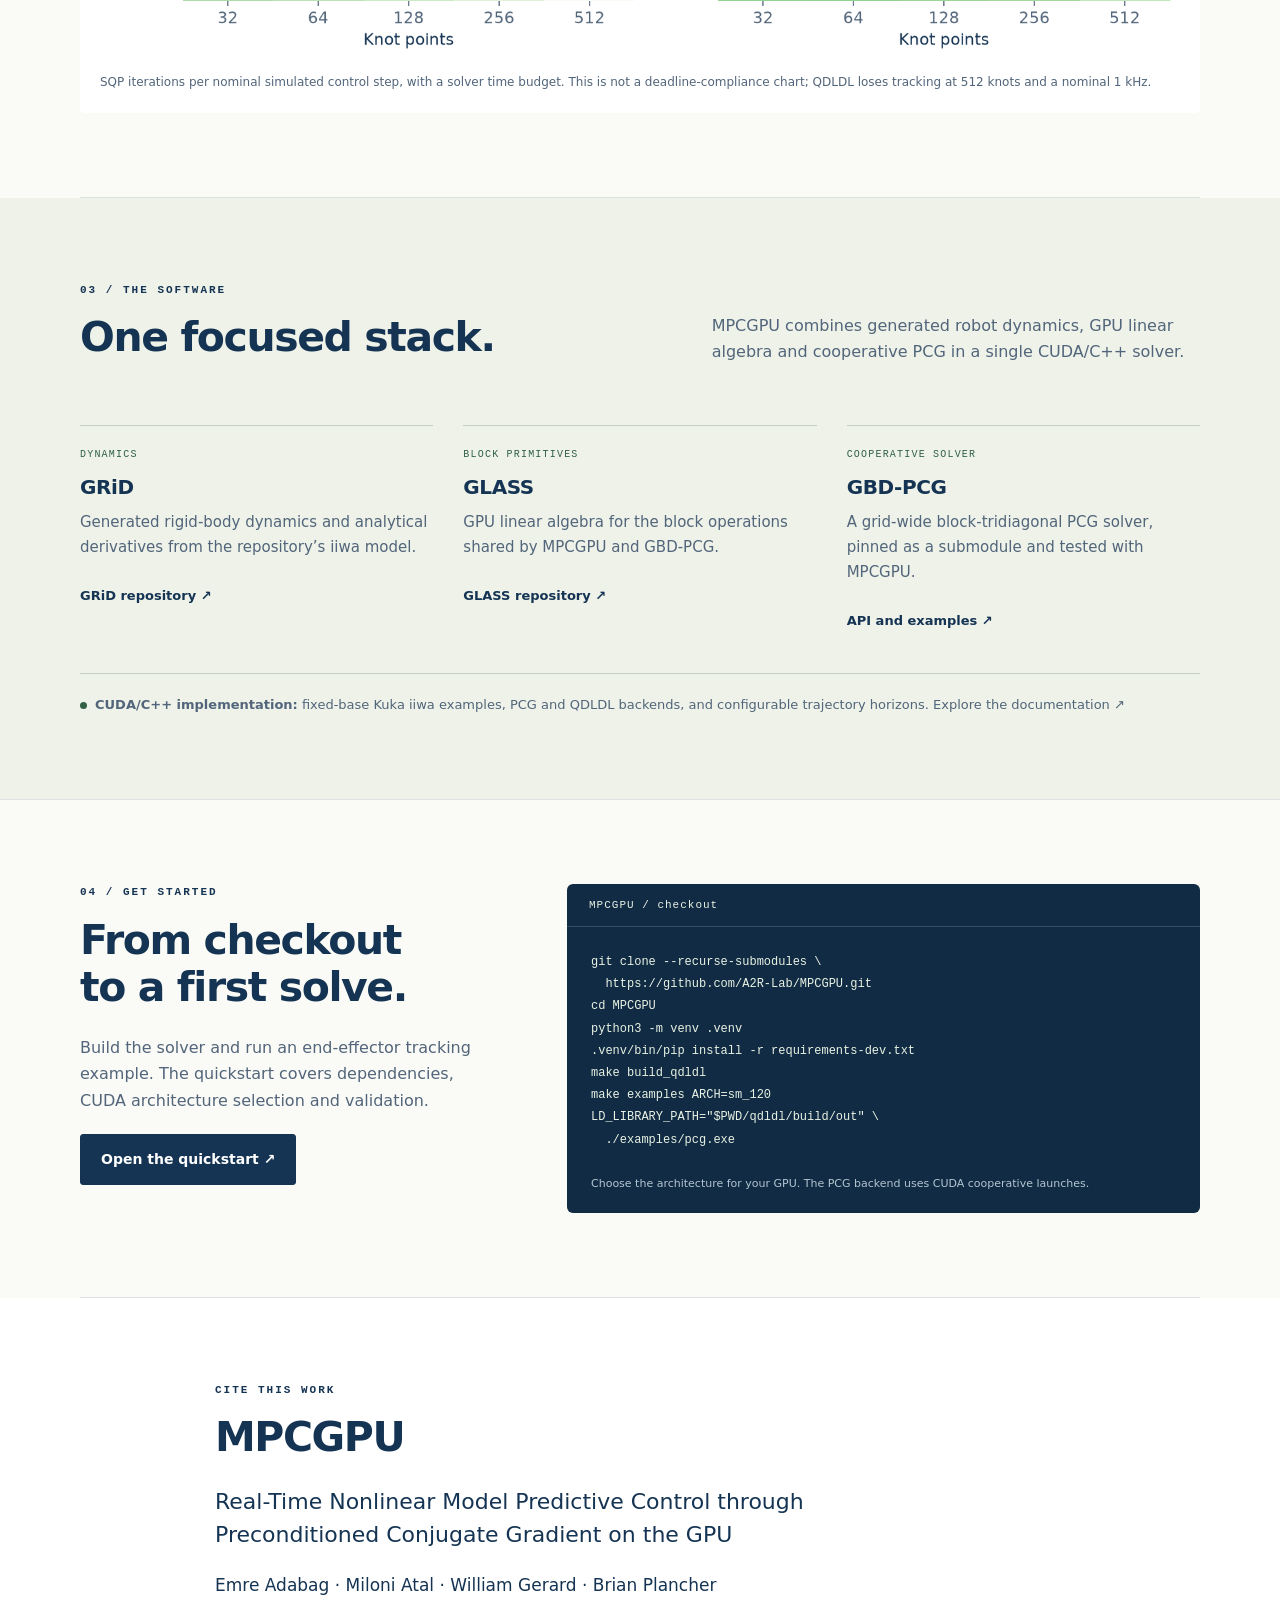
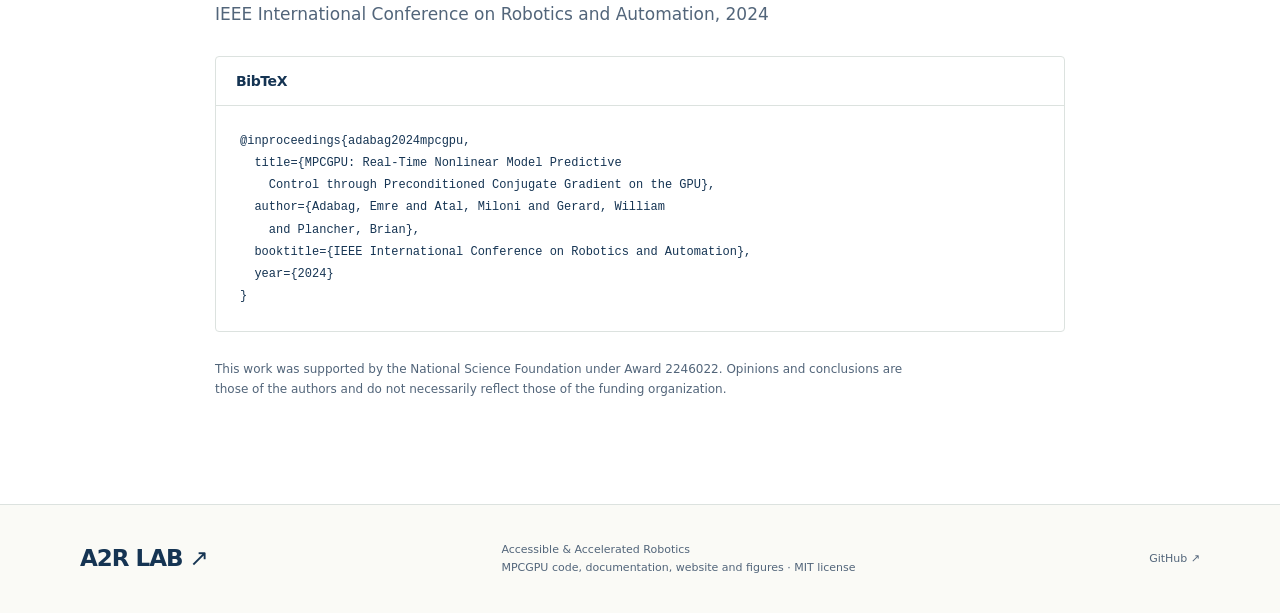
==== commit fa9f0058: "Document measured performance and controller limits" ====
--- a/docs/index.html
+++ b/docs/index.html
@@ -5,7 +5,7 @@
   <meta name="viewport" content="width=device-width, initial-scale=1">
   <meta name="description" content="MPCGPU: real-time nonlinear model predictive control through preconditioned conjugate gradient on the GPU. Research, software, and documentation from the A2R Lab.">
   <meta name="theme-color" content="#153453">
-  <title>MPCGPU · Parallel computation. Real-time control.</title>
+  <title>MPCGPU · GPU-optimized nonlinear model predictive control</title>
   <link rel="stylesheet" href="style.css">
 </head>
 <body>
@@ -17,7 +17,7 @@
 <main id="main">
   <section class="hero wrap">
     <div class="eyebrow"><span class="dot"></span> A2R LAB · ICRA 2024</div>
-    <h1>Parallel computation.<br><em>Real-time control.</em></h1>
+    <h1>Parallel computation.<br><em>Predictive control.</em></h1>
     <p class="lede">MPCGPU accelerates nonlinear model predictive control with a GPU-optimized preconditioned conjugate gradient solver.</p>
     <div class="actions"><a class="button primary" href="https://arxiv.org/abs/2309.08079">Read the paper <span aria-hidden="true">↗</span></a><a class="button" href="https://github.com/A2R-Lab/MPCGPU">Explore the code <span aria-hidden="true">↗</span></a></div>
     <figure class="hero-figure"><img src="assets/pick-place.png" width="1000" height="330" alt="Three snapshots of a simulated Kuka iiwa arm moving through a five-goal pick-and-place circuit."><figcaption><span>THE TASK</span> A simulated iiwa manipulator tracks a five-goal circuit. Figure 3 from our ICRA 2024 paper.</figcaption></figure>
@@ -29,12 +29,12 @@
   </div></section>
   <section class="section wrap" id="results">
     <div class="eyebrow">02 / RESULTS</div>
-    <div class="research-grid"><div><h2>A solver designed<br>for longer horizons.</h2><p>MPCGPU solves the structured linear systems in nonlinear MPC with GPU-accelerated PCG. On the five-goal pick-and-place task from our paper, the current code compares GBD-PCG with CPU QDLDL on an NVIDIA RTX 5090.</p><p>GBD-PCG averages <strong>38–53 µs per linear-system solve</strong> at every horizon from 32 to 512 knot points, <strong>2.1× to 20× faster</strong> than QDLDL. The iteration sweep evaluates nominal simulated control rates up to 1 kHz; it does not establish complete-controller deadline compliance.</p><p>The gain over the published results comes mainly from fewer PCG iterations per solve. A Gauss-Newton cost Hessian and a corrected horizon update make the controller's linear systems easier, GLASS makes each iteration slightly cheaper, and the SQP driver removes redundant waits while retaining the host line-search decision. <a class="text-link" href="https://github.com/A2R-Lab/MPCGPU/blob/main/docs/speedup-attribution.md">How the results changed ↗</a></p><a class="text-link" href="https://github.com/A2R-Lab/MPCGPU/blob/main/docs/icra-replication.md">Read the protocol and complete results ↗</a><aside class="evidence"><strong>October 3 measurements</strong><p>RTX 5090 · Intel Core Ultra 9 285K · CUDA 13.2, measured October 3, 2026, three repeats per configuration. The graph-replay statistics fix awaits a new timing collection; October 3 PCG iteration/exit telemetry is invalid, while the duration and tracking streams are separate. Historical results for the original code, on an RTX 4090 with CUDA 12.1, are in <a href="https://arxiv.org/abs/2309.08079">our ICRA 2024 paper</a>.</p></aside></div><figure><img src="assets/current-linsys-time.png" width="972" height="613" loading="lazy" alt="Current average linear-system solve times for CPU QDLDL and GPU GBD-PCG from 32 to 512 knot points; GBD-PCG stays between 38 and 53 microseconds while QDLDL grows to 1100 microseconds."><figcaption>Average linear-system solve time on the pick-and-place task at 500 Hz, current code. Grey labels give the paper's speedups.</figcaption></figure></div>
+    <div class="research-grid"><div><h2>A solver designed<br>for longer horizons.</h2><p>MPCGPU solves the structured linear systems in nonlinear MPC with GPU-accelerated PCG. On the five-goal pick-and-place task from our paper, the October 5 experiment compares GBD-PCG with CPU QDLDL on an NVIDIA RTX 5090.</p><p>GBD-PCG averages <strong>38–53 µs per linear-system solve</strong> at every horizon from 32 to 512 knot points, <strong>2.1× to 20.2× faster</strong> than QDLDL. The iteration sweep evaluates nominal simulated control rates up to 1 kHz; it does not establish complete-controller deadline compliance.</p><p>The gain over the published results comes mainly from fewer PCG iterations per solve. A Gauss-Newton cost Hessian and a corrected horizon update make the controller's linear systems easier, GLASS makes each iteration slightly cheaper, and the SQP driver removes redundant waits while retaining the host line-search decision. <a class="text-link" href="https://github.com/A2R-Lab/MPCGPU/blob/main/docs/speedup-attribution.md">How the results changed ↗</a></p><a class="text-link" href="https://github.com/A2R-Lab/MPCGPU/blob/main/docs/icra-replication.md">Read the protocol and complete results ↗</a><aside class="evidence"><strong>October 5 measurements</strong><p>RTX 5090 · Intel Core Ultra 9 285K · measured October 5, 2026, three repeats per configuration on <code>a684e78</code>. Repaired PCG telemetry is complete. These measurements precede the latest dependency update. Every ICRA configuration recorded internal-SQP deadline overruns; the replicated task also leaves joint limits disabled. These are research results, not hardware-feasibility certificates. Historical results for the original code, on an RTX 4090 with CUDA 12.1, are in <a href="https://arxiv.org/abs/2309.08079">our ICRA 2024 paper</a>.</p></aside></div><figure><img src="assets/current-linsys-time.png" width="972" height="613" loading="lazy" alt="Current average linear-system solve times for CPU QDLDL and GPU GBD-PCG from 32 to 512 knot points; GBD-PCG stays between 38 and 53 microseconds while QDLDL grows to 1100 microseconds."><figcaption>Average linear-system solve time on the pick-and-place task at a nominal simulated 500 Hz, October 5 source. Grey labels give the paper's speedups.</figcaption></figure></div>
     <figure class="wide-figure"><img src="assets/current-sqp-iterations.png" width="1564" height="475" loading="lazy" alt="Average SQP iterations per control step at 250 Hz, 500 Hz and 1 kHz for QDLDL and GBD-PCG across horizons, with the paper's values beneath each cell."><figcaption>SQP iterations per nominal simulated control step, with a solver time budget. This is not a deadline-compliance chart; QDLDL loses tracking at 512 knots and a nominal 1 kHz.</figcaption></figure>
   </section>
   <section class="software section" id="software"><div class="wrap">
     <div class="section-heading"><div><div class="eyebrow">03 / THE SOFTWARE</div><h2>One focused stack.</h2></div><p>MPCGPU combines generated robot dynamics, GPU linear algebra and cooperative PCG in a single CUDA/C++ solver.</p></div>
-    <div class="stack"><article><div class="tag">DYNAMICS</div><h3>GRiD</h3><p>Generated rigid-body dynamics and analytical derivatives from the repository’s iiwa model.</p><a href="https://github.com/A2R-Lab/GRiD">GRiD repository ↗</a></article><article><div class="tag">BLOCK PRIMITIVES</div><h3>GLASS</h3><p>GPU linear algebra for the block operations shared by MPCGPU and GBD-PCG.</p><a href="https://github.com/A2R-Lab/GLASS">GLASS repository ↗</a></article><article><div class="tag">COOPERATIVE SOLVER</div><h3>GBD-PCG</h3><p>A grid-wide block-tridiagonal PCG solver, pinned as a submodule and tested with MPCGPU.</p><a href="https://github.com/A2R-Lab/MPCGPU/tree/main/GBD-PCG">API and examples ↗</a></article></div>
+    <div class="stack"><article><div class="tag">DYNAMICS</div><h3>GRiD</h3><p>Generated rigid-body dynamics and analytical derivatives from the repository’s iiwa model.</p><a href="https://github.com/A2R-Lab/GRiD">GRiD repository ↗</a></article><article><div class="tag">BLOCK PRIMITIVES</div><h3>GLASS</h3><p>GPU linear algebra for the block operations shared by MPCGPU and GBD-PCG.</p><a href="https://github.com/A2R-Lab/GLASS">GLASS repository ↗</a></article><article><div class="tag">COOPERATIVE SOLVER</div><h3>GBD-PCG</h3><p>A grid-wide block-tridiagonal PCG solver, pinned as a submodule and tested with MPCGPU.</p><a href="https://github.com/A2R-Lab/GBD-PCG">API and examples ↗</a></article></div>
     <p class="status"><span class="dot"></span><strong>CUDA/C++ implementation:</strong> fixed-base Kuka iiwa examples, PCG and QDLDL backends, and configurable trajectory horizons. <a href="https://github.com/A2R-Lab/MPCGPU/blob/main/docs/README.md">Explore the documentation ↗</a></p>
   </div></section>
   <section class="section wrap" id="start"><div class="start-grid"><div><div class="eyebrow">04 / GET STARTED</div><h2>From checkout<br>to a first solve.</h2><p>Build the solver and run an end-effector tracking example. The quickstart covers dependencies, CUDA architecture selection and validation.</p><a class="button primary" href="https://github.com/A2R-Lab/MPCGPU/blob/main/README.md">Open the quickstart ↗</a></div><div class="code-panel"><div class="code-title">MPCGPU / checkout</div><pre><code>git clone --recurse-submodules \
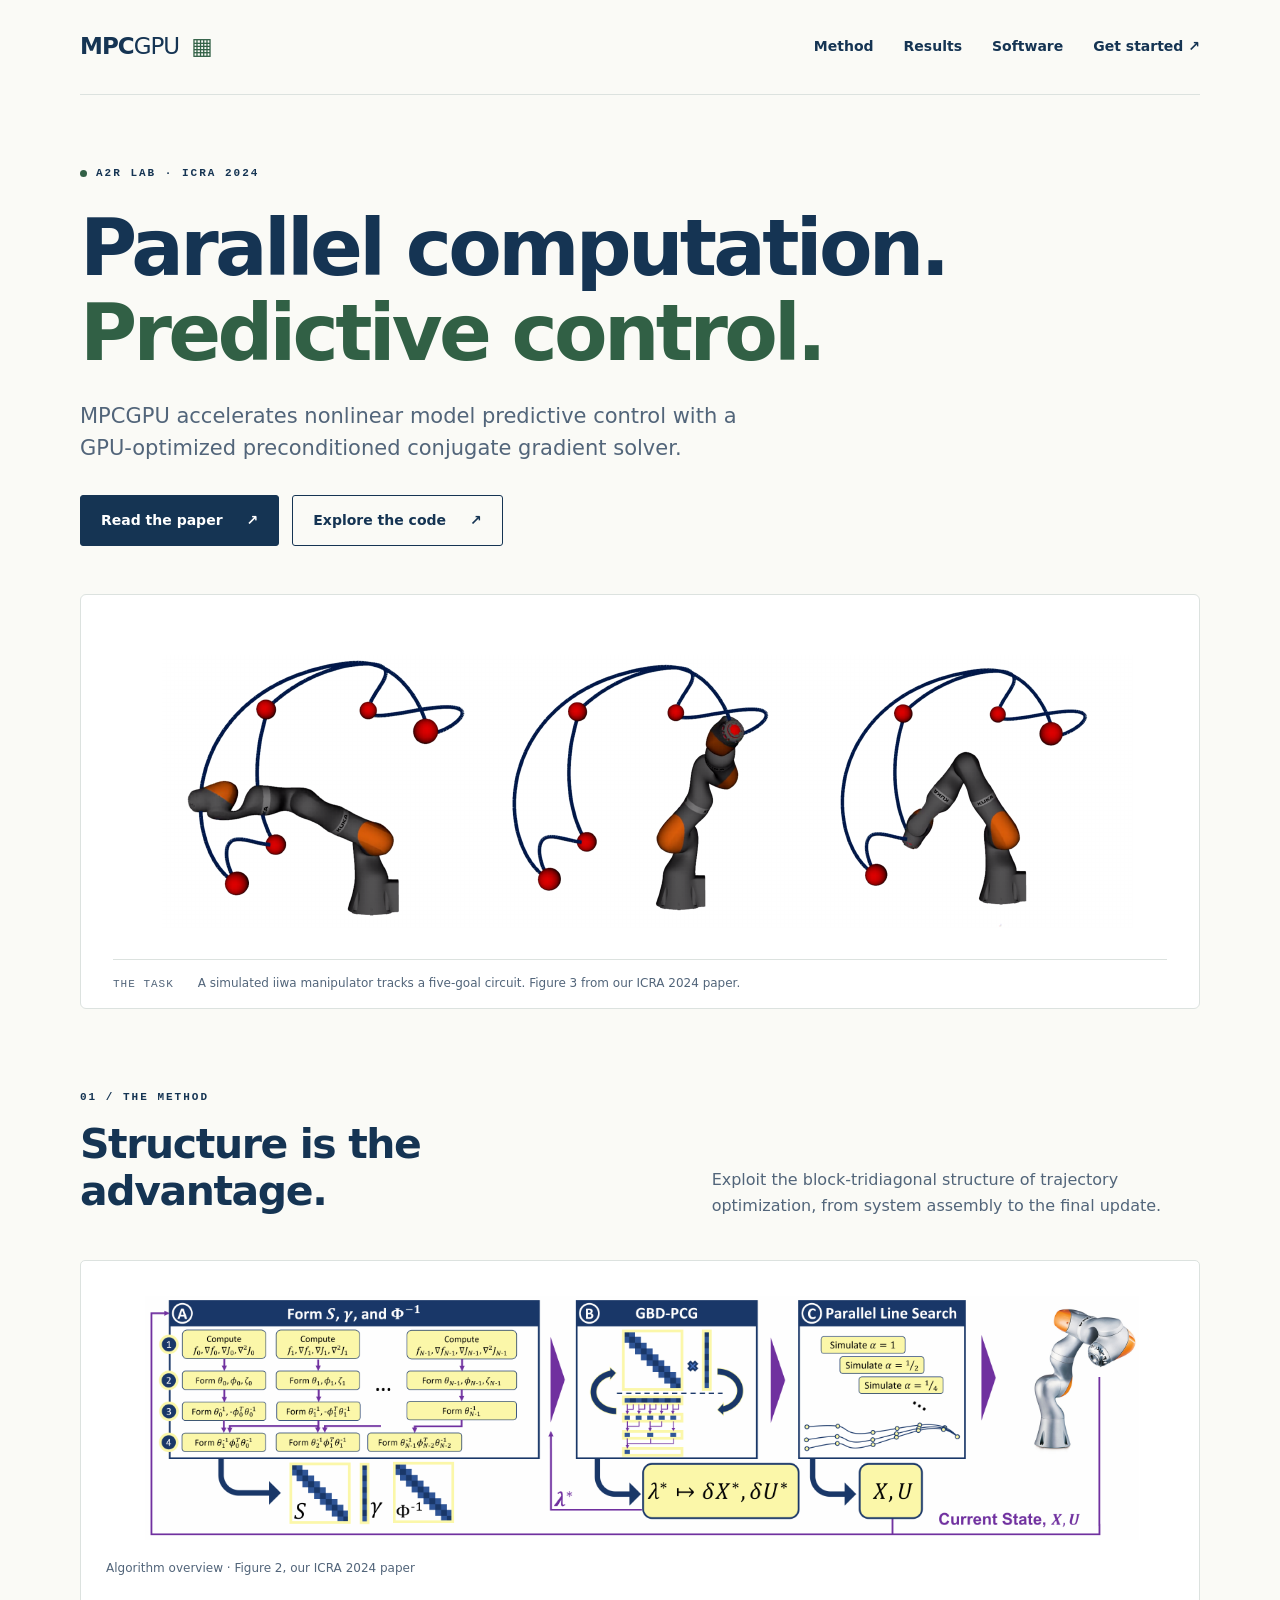
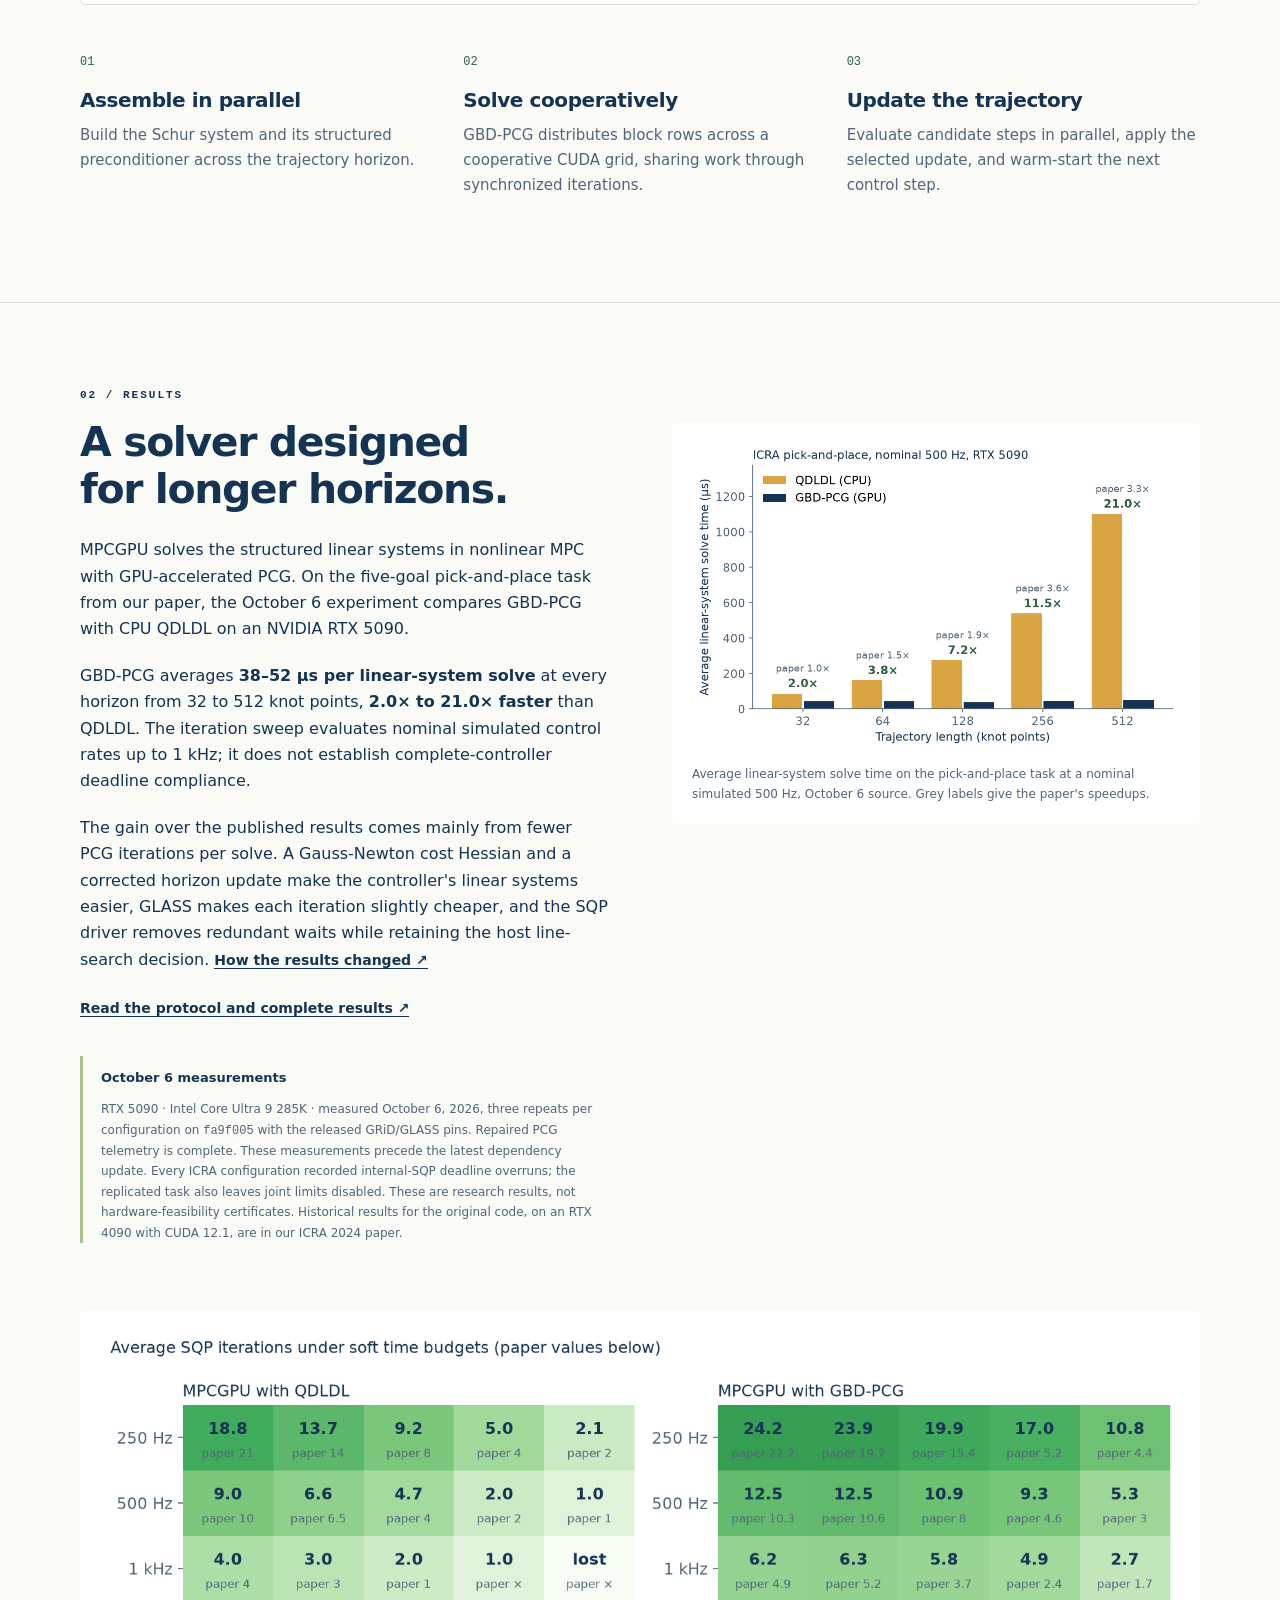
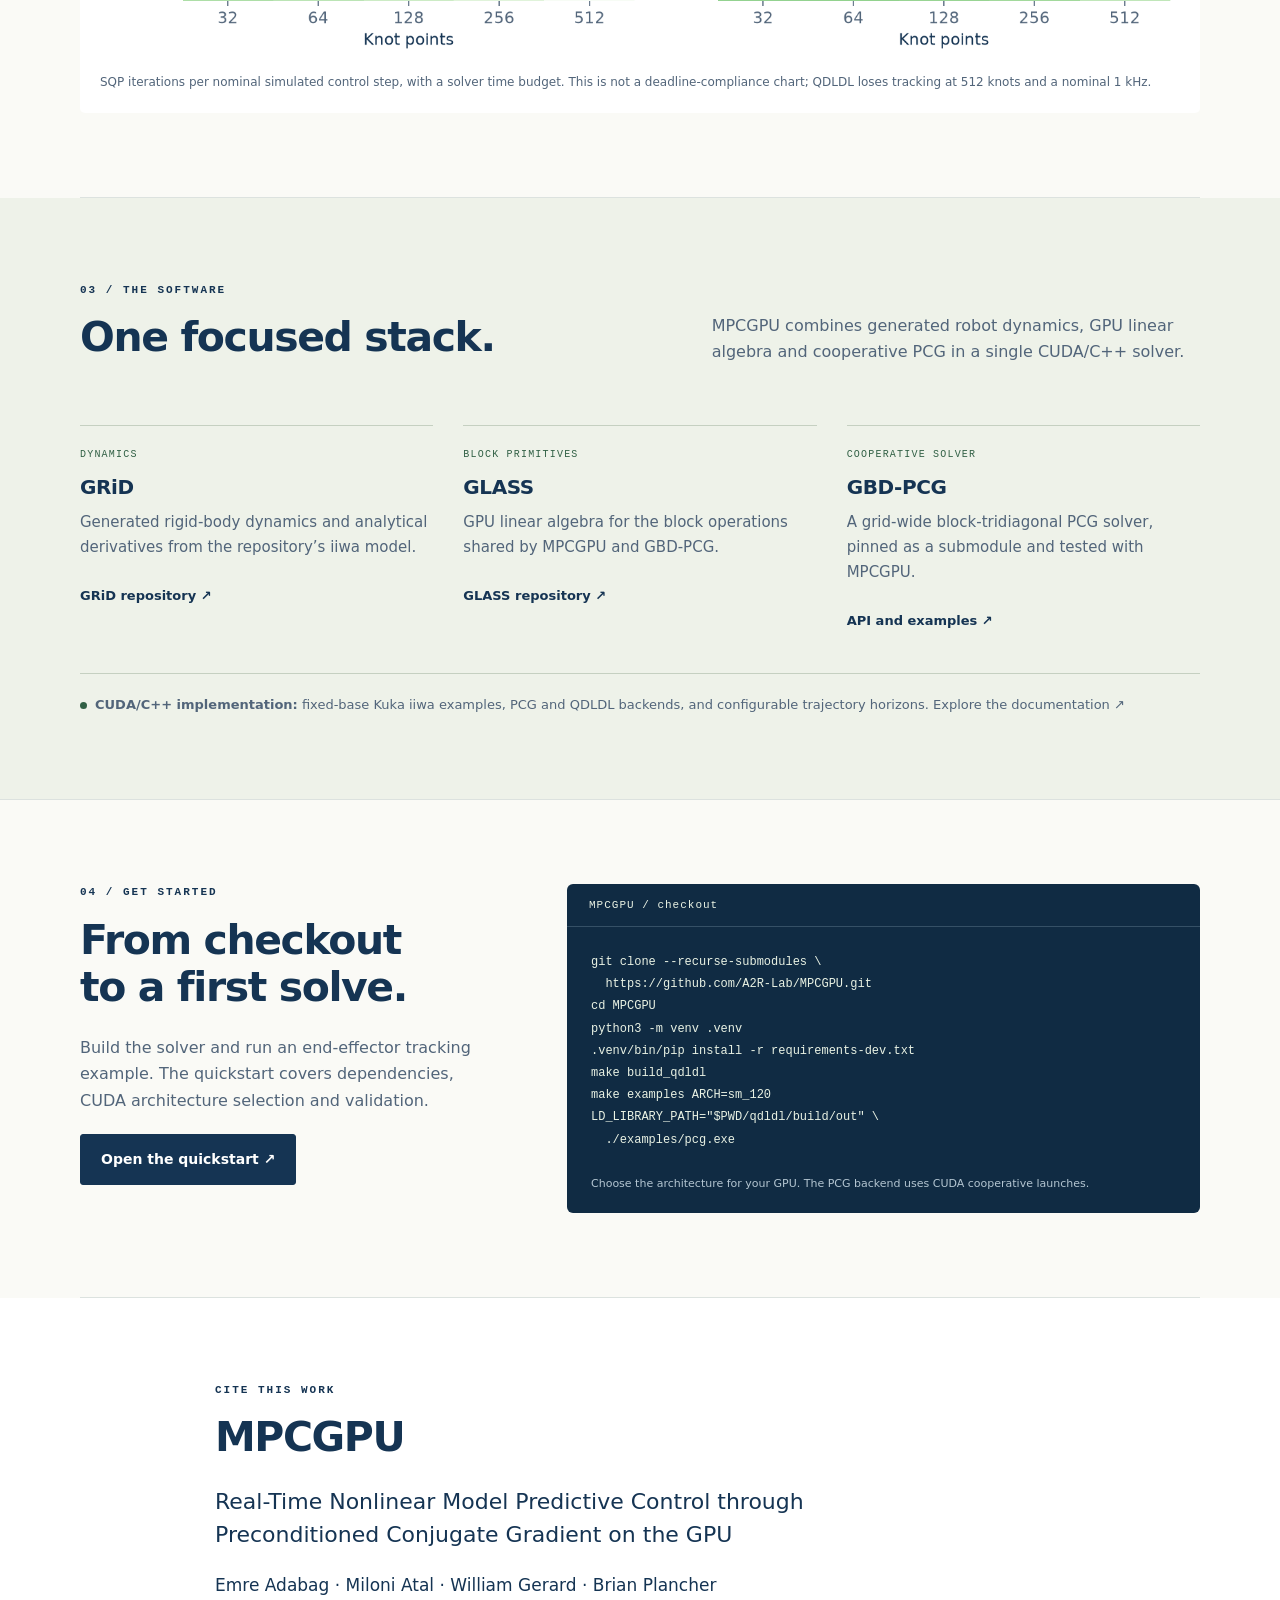
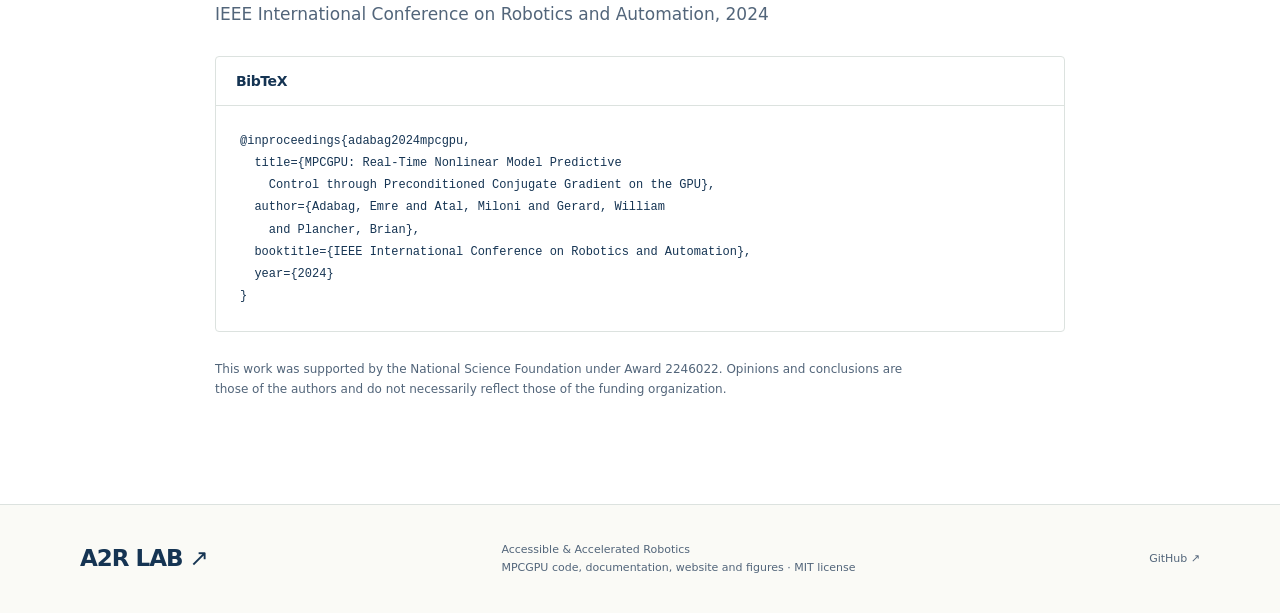
==== commit 13321d07: "Re-date timing results to the October 6 release-pin collection" ====
--- a/docs/index.html
+++ b/docs/index.html
@@ -29,7 +29,7 @@
   </div></section>
   <section class="section wrap" id="results">
     <div class="eyebrow">02 / RESULTS</div>
-    <div class="research-grid"><div><h2>A solver designed<br>for longer horizons.</h2><p>MPCGPU solves the structured linear systems in nonlinear MPC with GPU-accelerated PCG. On the five-goal pick-and-place task from our paper, the October 5 experiment compares GBD-PCG with CPU QDLDL on an NVIDIA RTX 5090.</p><p>GBD-PCG averages <strong>38–53 µs per linear-system solve</strong> at every horizon from 32 to 512 knot points, <strong>2.1× to 20.2× faster</strong> than QDLDL. The iteration sweep evaluates nominal simulated control rates up to 1 kHz; it does not establish complete-controller deadline compliance.</p><p>The gain over the published results comes mainly from fewer PCG iterations per solve. A Gauss-Newton cost Hessian and a corrected horizon update make the controller's linear systems easier, GLASS makes each iteration slightly cheaper, and the SQP driver removes redundant waits while retaining the host line-search decision. <a class="text-link" href="https://github.com/A2R-Lab/MPCGPU/blob/main/docs/speedup-attribution.md">How the results changed ↗</a></p><a class="text-link" href="https://github.com/A2R-Lab/MPCGPU/blob/main/docs/icra-replication.md">Read the protocol and complete results ↗</a><aside class="evidence"><strong>October 5 measurements</strong><p>RTX 5090 · Intel Core Ultra 9 285K · measured October 5, 2026, three repeats per configuration on <code>a684e78</code>. Repaired PCG telemetry is complete. These measurements precede the latest dependency update. Every ICRA configuration recorded internal-SQP deadline overruns; the replicated task also leaves joint limits disabled. These are research results, not hardware-feasibility certificates. Historical results for the original code, on an RTX 4090 with CUDA 12.1, are in <a href="https://arxiv.org/abs/2309.08079">our ICRA 2024 paper</a>.</p></aside></div><figure><img src="assets/current-linsys-time.png" width="972" height="613" loading="lazy" alt="Current average linear-system solve times for CPU QDLDL and GPU GBD-PCG from 32 to 512 knot points; GBD-PCG stays between 38 and 53 microseconds while QDLDL grows to 1100 microseconds."><figcaption>Average linear-system solve time on the pick-and-place task at a nominal simulated 500 Hz, October 5 source. Grey labels give the paper's speedups.</figcaption></figure></div>
+    <div class="research-grid"><div><h2>A solver designed<br>for longer horizons.</h2><p>MPCGPU solves the structured linear systems in nonlinear MPC with GPU-accelerated PCG. On the five-goal pick-and-place task from our paper, the October 6 experiment compares GBD-PCG with CPU QDLDL on an NVIDIA RTX 5090.</p><p>GBD-PCG averages <strong>38–52 µs per linear-system solve</strong> at every horizon from 32 to 512 knot points, <strong>2.0× to 21.0× faster</strong> than QDLDL. The iteration sweep evaluates nominal simulated control rates up to 1 kHz; it does not establish complete-controller deadline compliance.</p><p>The gain over the published results comes mainly from fewer PCG iterations per solve. A Gauss-Newton cost Hessian and a corrected horizon update make the controller's linear systems easier, GLASS makes each iteration slightly cheaper, and the SQP driver removes redundant waits while retaining the host line-search decision. <a class="text-link" href="https://github.com/A2R-Lab/MPCGPU/blob/main/docs/speedup-attribution.md">How the results changed ↗</a></p><a class="text-link" href="https://github.com/A2R-Lab/MPCGPU/blob/main/docs/icra-replication.md">Read the protocol and complete results ↗</a><aside class="evidence"><strong>October 6 measurements</strong><p>RTX 5090 · Intel Core Ultra 9 285K · measured October 6, 2026, three repeats per configuration on <code>fa9f005</code> with the released GRiD/GLASS pins. Repaired PCG telemetry is complete. These measurements precede the latest dependency update. Every ICRA configuration recorded internal-SQP deadline overruns; the replicated task also leaves joint limits disabled. These are research results, not hardware-feasibility certificates. Historical results for the original code, on an RTX 4090 with CUDA 12.1, are in <a href="https://arxiv.org/abs/2309.08079">our ICRA 2024 paper</a>.</p></aside></div><figure><img src="assets/current-linsys-time.png" width="972" height="613" loading="lazy" alt="Current average linear-system solve times for CPU QDLDL and GPU GBD-PCG from 32 to 512 knot points; GBD-PCG stays between 38 and 53 microseconds while QDLDL grows to 1100 microseconds."><figcaption>Average linear-system solve time on the pick-and-place task at a nominal simulated 500 Hz, October 6 source. Grey labels give the paper's speedups.</figcaption></figure></div>
     <figure class="wide-figure"><img src="assets/current-sqp-iterations.png" width="1564" height="475" loading="lazy" alt="Average SQP iterations per control step at 250 Hz, 500 Hz and 1 kHz for QDLDL and GBD-PCG across horizons, with the paper's values beneath each cell."><figcaption>SQP iterations per nominal simulated control step, with a solver time budget. This is not a deadline-compliance chart; QDLDL loses tracking at 512 knots and a nominal 1 kHz.</figcaption></figure>
   </section>
   <section class="software section" id="software"><div class="wrap">
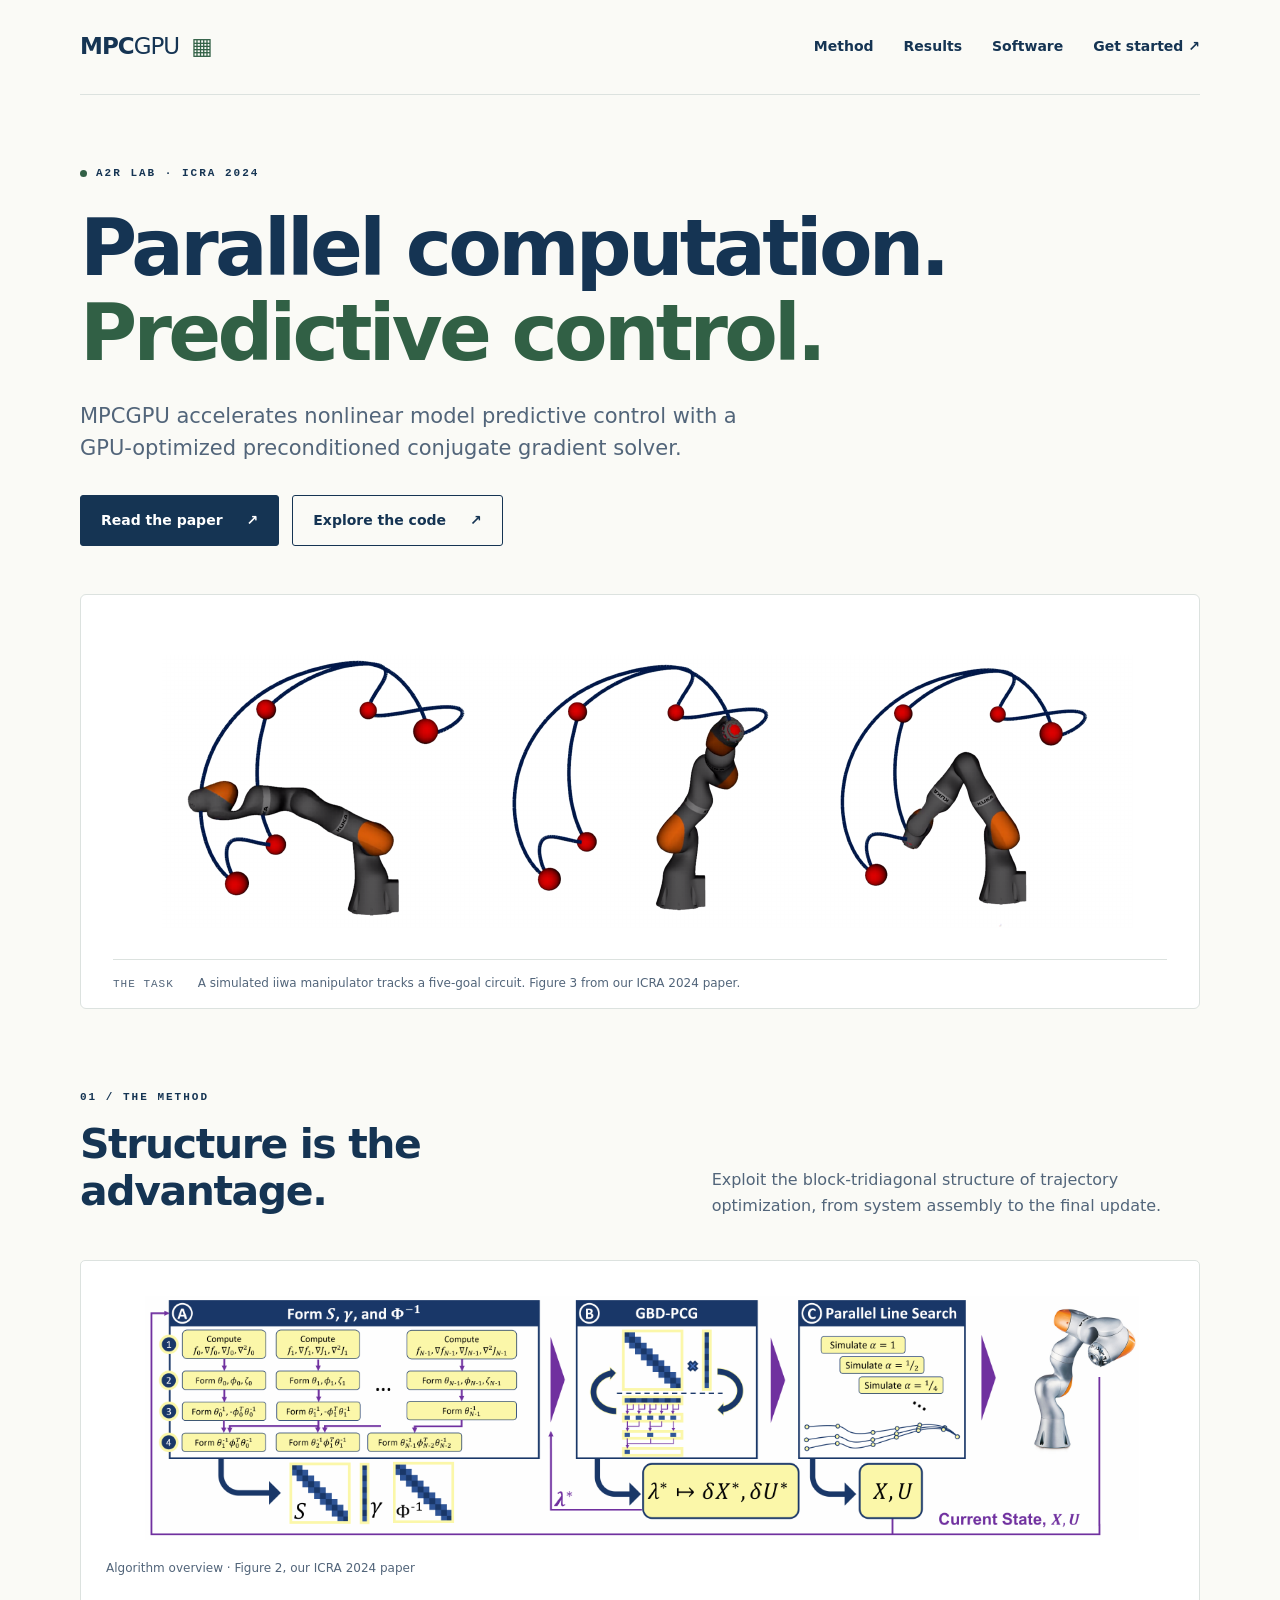
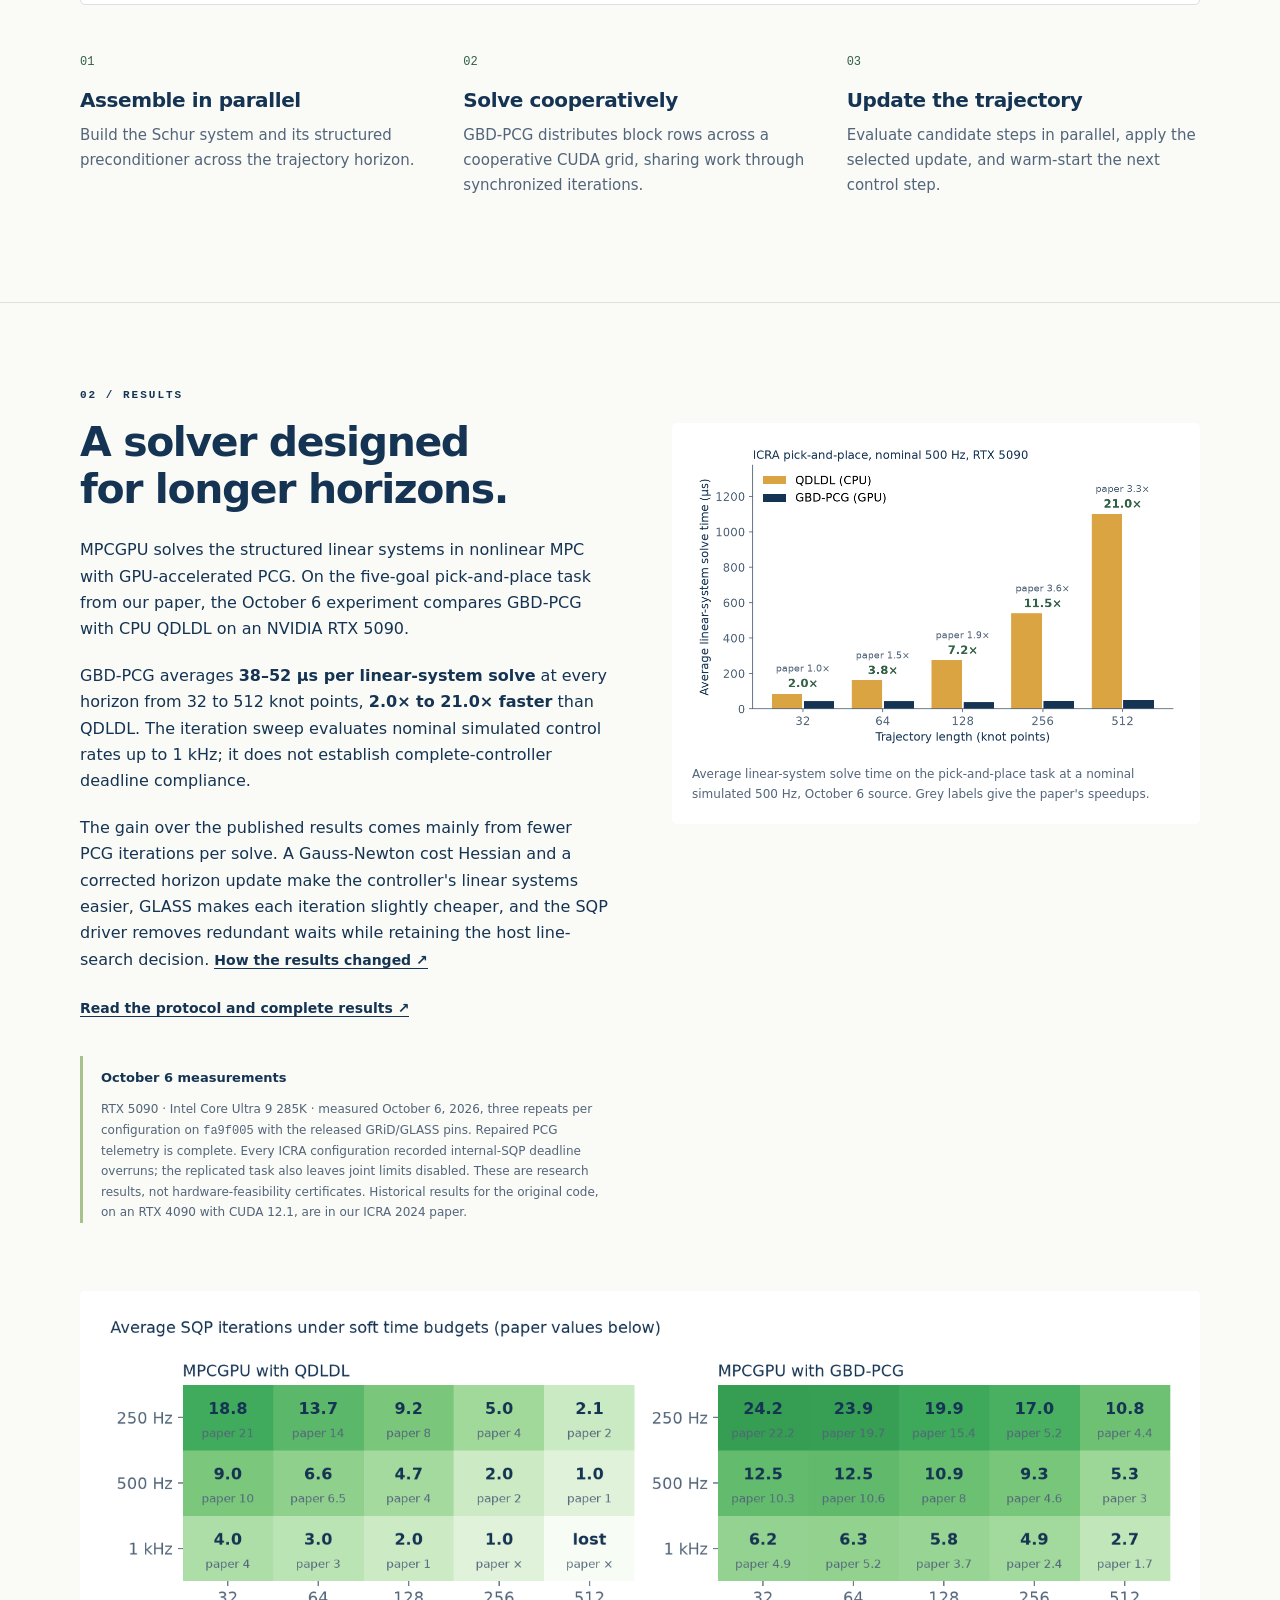
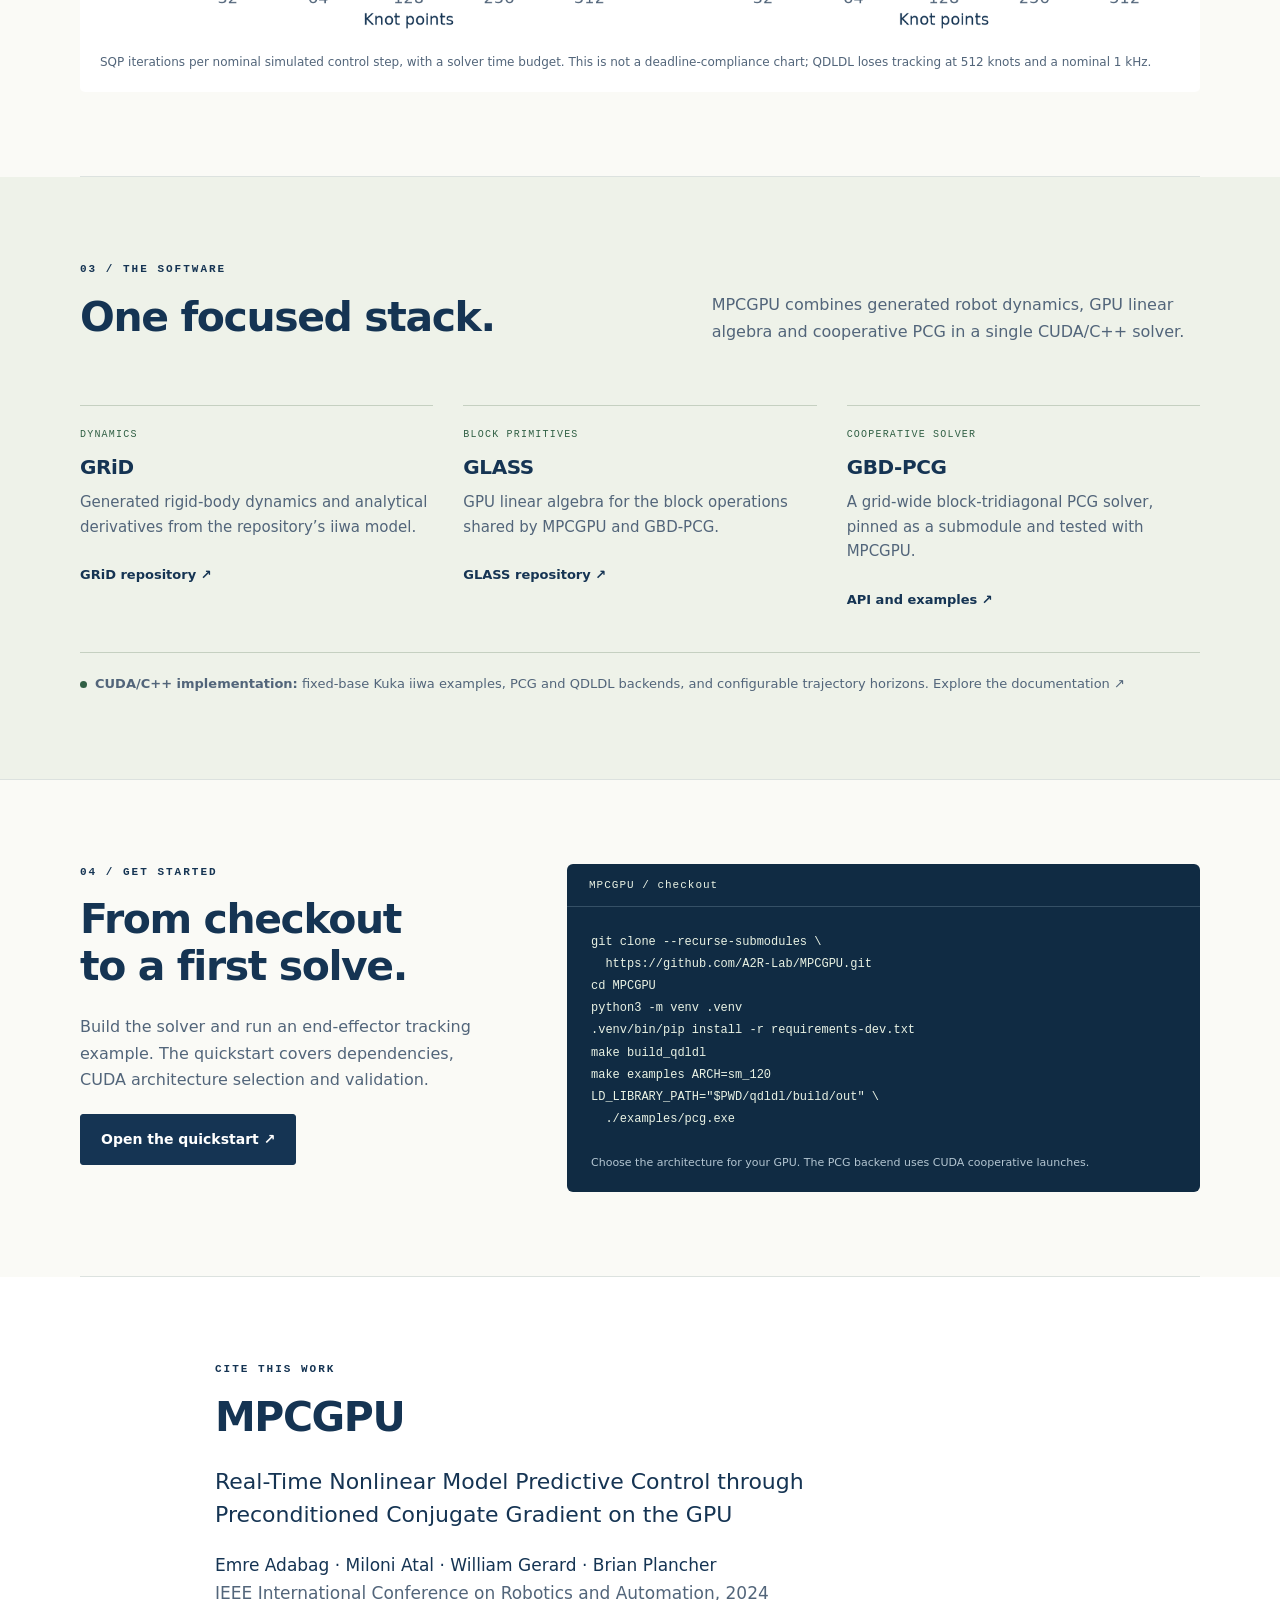
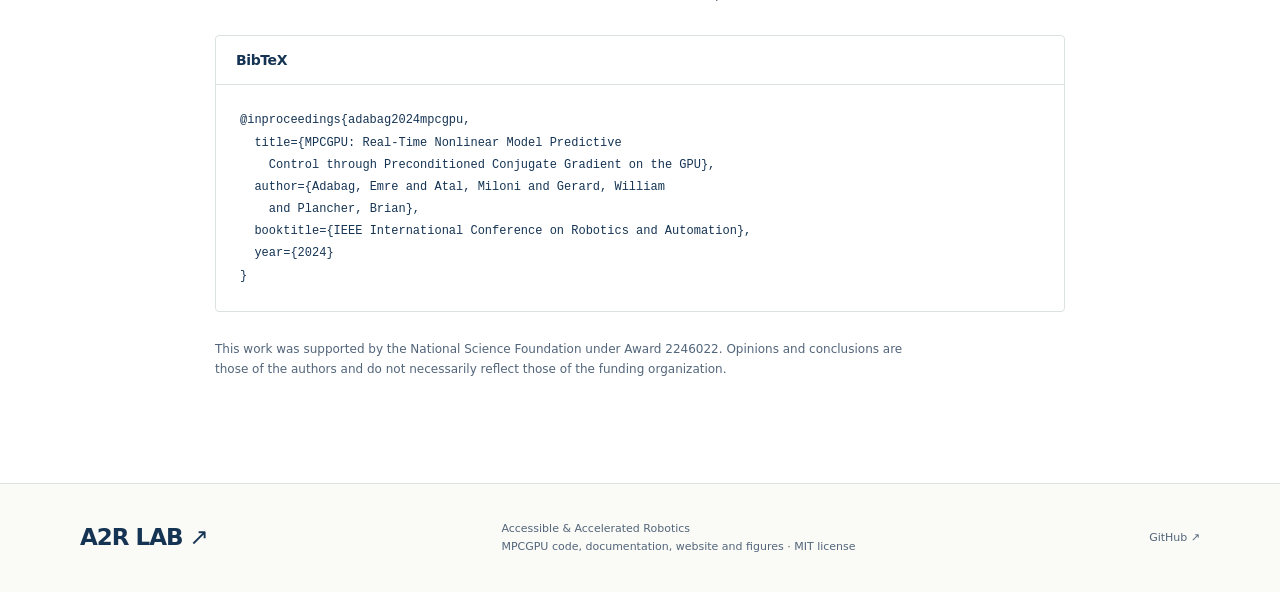
==== commit d9d4f0a8: "Site: the October 6 measurements are on the released pins" ====
--- a/docs/index.html
+++ b/docs/index.html
@@ -29,7 +29,7 @@
   </div></section>
   <section class="section wrap" id="results">
     <div class="eyebrow">02 / RESULTS</div>
-    <div class="research-grid"><div><h2>A solver designed<br>for longer horizons.</h2><p>MPCGPU solves the structured linear systems in nonlinear MPC with GPU-accelerated PCG. On the five-goal pick-and-place task from our paper, the October 6 experiment compares GBD-PCG with CPU QDLDL on an NVIDIA RTX 5090.</p><p>GBD-PCG averages <strong>38–52 µs per linear-system solve</strong> at every horizon from 32 to 512 knot points, <strong>2.0× to 21.0× faster</strong> than QDLDL. The iteration sweep evaluates nominal simulated control rates up to 1 kHz; it does not establish complete-controller deadline compliance.</p><p>The gain over the published results comes mainly from fewer PCG iterations per solve. A Gauss-Newton cost Hessian and a corrected horizon update make the controller's linear systems easier, GLASS makes each iteration slightly cheaper, and the SQP driver removes redundant waits while retaining the host line-search decision. <a class="text-link" href="https://github.com/A2R-Lab/MPCGPU/blob/main/docs/speedup-attribution.md">How the results changed ↗</a></p><a class="text-link" href="https://github.com/A2R-Lab/MPCGPU/blob/main/docs/icra-replication.md">Read the protocol and complete results ↗</a><aside class="evidence"><strong>October 6 measurements</strong><p>RTX 5090 · Intel Core Ultra 9 285K · measured October 6, 2026, three repeats per configuration on <code>fa9f005</code> with the released GRiD/GLASS pins. Repaired PCG telemetry is complete. These measurements precede the latest dependency update. Every ICRA configuration recorded internal-SQP deadline overruns; the replicated task also leaves joint limits disabled. These are research results, not hardware-feasibility certificates. Historical results for the original code, on an RTX 4090 with CUDA 12.1, are in <a href="https://arxiv.org/abs/2309.08079">our ICRA 2024 paper</a>.</p></aside></div><figure><img src="assets/current-linsys-time.png" width="972" height="613" loading="lazy" alt="Current average linear-system solve times for CPU QDLDL and GPU GBD-PCG from 32 to 512 knot points; GBD-PCG stays between 38 and 53 microseconds while QDLDL grows to 1100 microseconds."><figcaption>Average linear-system solve time on the pick-and-place task at a nominal simulated 500 Hz, October 6 source. Grey labels give the paper's speedups.</figcaption></figure></div>
+    <div class="research-grid"><div><h2>A solver designed<br>for longer horizons.</h2><p>MPCGPU solves the structured linear systems in nonlinear MPC with GPU-accelerated PCG. On the five-goal pick-and-place task from our paper, the October 6 experiment compares GBD-PCG with CPU QDLDL on an NVIDIA RTX 5090.</p><p>GBD-PCG averages <strong>38–52 µs per linear-system solve</strong> at every horizon from 32 to 512 knot points, <strong>2.0× to 21.0× faster</strong> than QDLDL. The iteration sweep evaluates nominal simulated control rates up to 1 kHz; it does not establish complete-controller deadline compliance.</p><p>The gain over the published results comes mainly from fewer PCG iterations per solve. A Gauss-Newton cost Hessian and a corrected horizon update make the controller's linear systems easier, GLASS makes each iteration slightly cheaper, and the SQP driver removes redundant waits while retaining the host line-search decision. <a class="text-link" href="https://github.com/A2R-Lab/MPCGPU/blob/main/docs/speedup-attribution.md">How the results changed ↗</a></p><a class="text-link" href="https://github.com/A2R-Lab/MPCGPU/blob/main/docs/icra-replication.md">Read the protocol and complete results ↗</a><aside class="evidence"><strong>October 6 measurements</strong><p>RTX 5090 · Intel Core Ultra 9 285K · measured October 6, 2026, three repeats per configuration on <code>fa9f005</code> with the released GRiD/GLASS pins. Repaired PCG telemetry is complete. Every ICRA configuration recorded internal-SQP deadline overruns; the replicated task also leaves joint limits disabled. These are research results, not hardware-feasibility certificates. Historical results for the original code, on an RTX 4090 with CUDA 12.1, are in <a href="https://arxiv.org/abs/2309.08079">our ICRA 2024 paper</a>.</p></aside></div><figure><img src="assets/current-linsys-time.png" width="972" height="613" loading="lazy" alt="Current average linear-system solve times for CPU QDLDL and GPU GBD-PCG from 32 to 512 knot points; GBD-PCG stays between 38 and 53 microseconds while QDLDL grows to 1100 microseconds."><figcaption>Average linear-system solve time on the pick-and-place task at a nominal simulated 500 Hz, October 6 source. Grey labels give the paper's speedups.</figcaption></figure></div>
     <figure class="wide-figure"><img src="assets/current-sqp-iterations.png" width="1564" height="475" loading="lazy" alt="Average SQP iterations per control step at 250 Hz, 500 Hz and 1 kHz for QDLDL and GBD-PCG across horizons, with the paper's values beneath each cell."><figcaption>SQP iterations per nominal simulated control step, with a solver time budget. This is not a deadline-compliance chart; QDLDL loses tracking at 512 knots and a nominal 1 kHz.</figcaption></figure>
   </section>
   <section class="software section" id="software"><div class="wrap">
